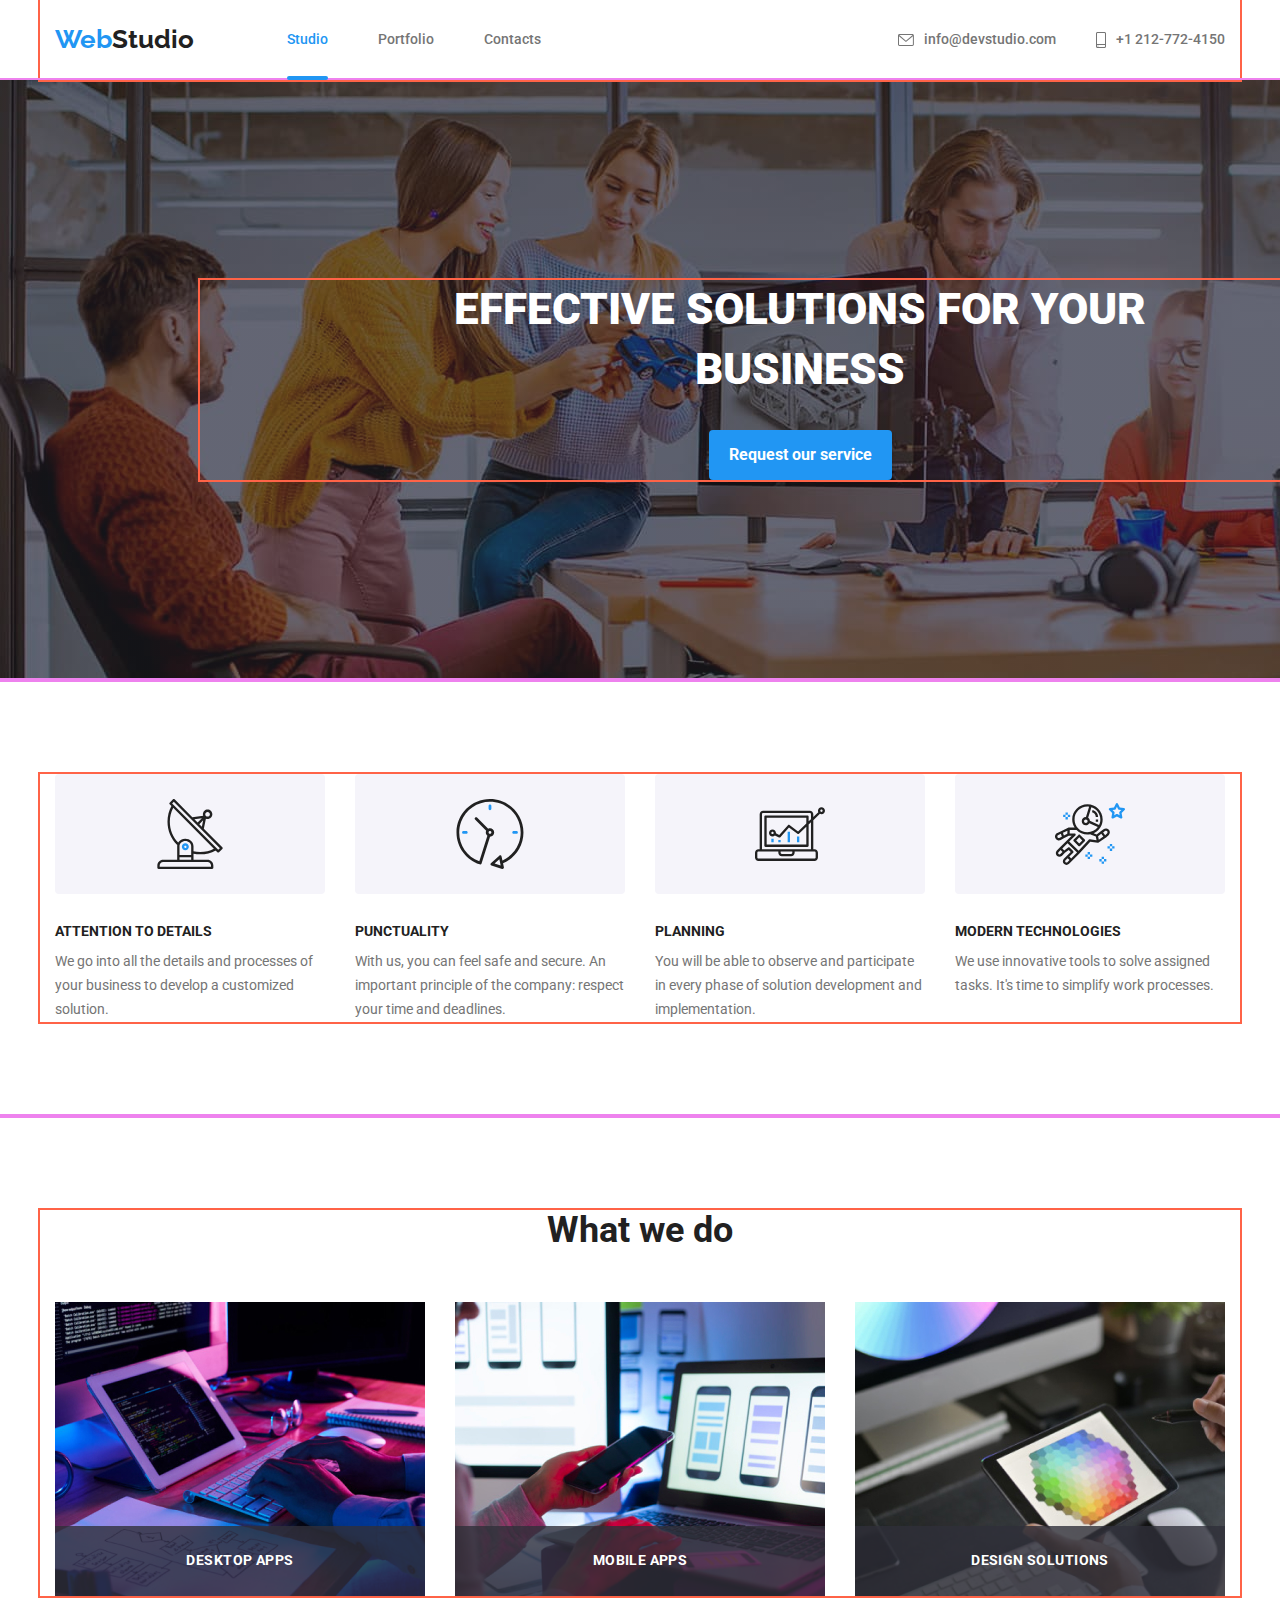
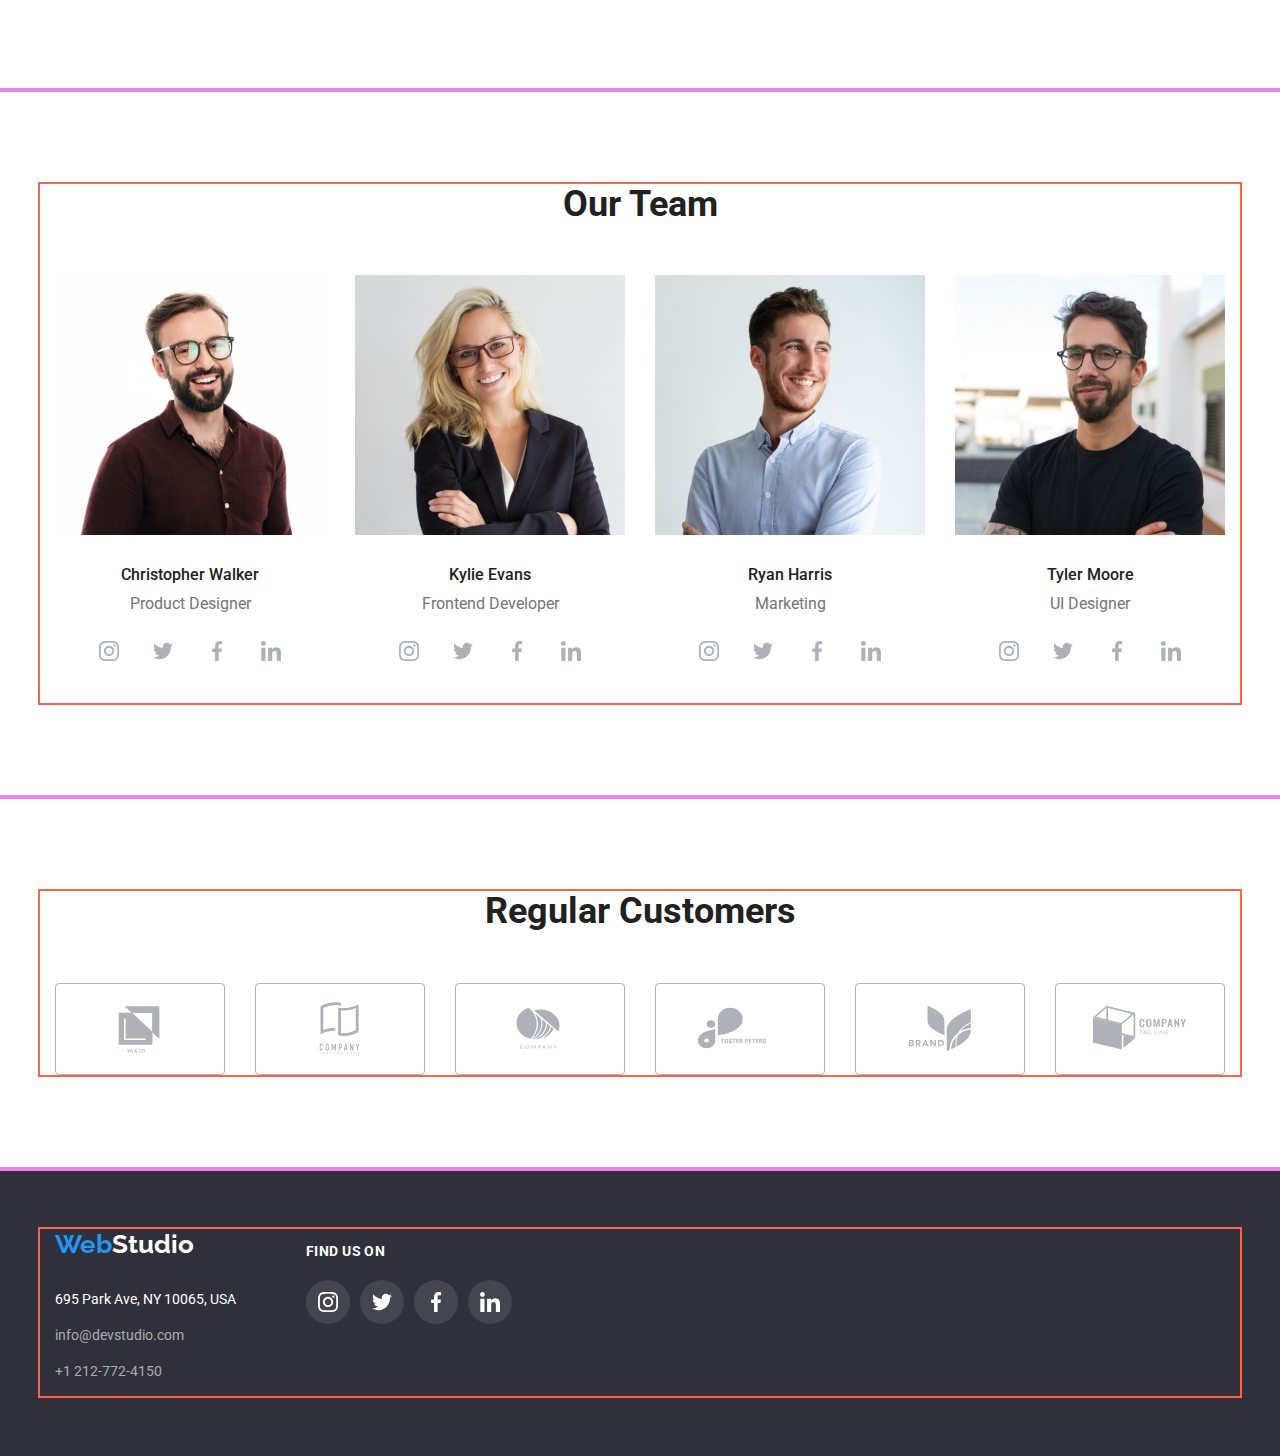
==== index.html @ f10a8780 "modal" ====
<!DOCTYPE html>
<html lang="en">

<head>
    <meta charset="UTF-8">
    <meta http-equiv="X-UA-Compatible" content="IE=edge">
    <meta name="viewport" content="width=device-width, initial-scale=1.0">
    <title>WebStudio</title>
    <link rel="preconnect" href="https://fonts.googleapis.com">
    <link rel="preconnect" href="https://fonts.gstatic.com" crossorigin>
    <link
        href="https://fonts.googleapis.com/css2?family=Raleway:wght@700&family=Roboto:wght@400;500;700;900&display=swap"
        rel="stylesheet">
    <link rel="stylesheet"
        href="https://cdnjs.cloudflare.com/ajax/libs/modern-normalize/1.1.0/modern-normalize.min.css">
    <link rel="stylesheet" href="./css/style.css">
</head>

<body>
    <!-- Пробні -->
    <!-- <header class="header">
        <div class="conteiner d-flex">
            <a href="#" class="logo link">WebStudio</a>
            <nav class="nav">
                <ul class="list">
                    <li class="link">Studio</li>
                    <li class="link">Portfolio</li>
                    <li class="link">Contacts</li>
                </ul>
            </nav>
            <ul class="header-contacts list">
                <li class="contact"> <a href="mailto:info@devstudio.com" class="link">info@devstudio.com</a></li>
                <li class="contact"> <a href="tel:+12127724150" class="link">+1 212-772-4150</a></li>
            </ul>
        </div>

    </header> -->



    <header class="header">
        <div class="conteiner ">
            <div class="header-flex">
                <nav class="nav">
                    <a href="/index.html" class="logo"><span class="header-logo"> Web </span>Studio</a>
                    <ul class="nav-list list ">
                        <li class="nav-link"><a href="./index.html" class=" link current">Studio</a></li>
                        <li class="nav-link"><a href="./Portfolio.html" class="link">Portfolio</a></li>
                        <li class="nav-link"><a href="" class="link">Contacts</a></li>
                    </ul>
                </nav>

                <ul class="header-contacts list ">
                    <li class="contact"><a href="mailto:info@devstudio.com" class="link">
                            <svg class="header-contacts-icon" width="16" height="12">
                                <use href="./img/symbol-defs.svg#icon-envelope">

                                </use>
                            </svg>
                            info@devstudio.com</a></li>
                    <li class="contact"><a href="tel:+12127724150" class="link">
                            <svg class="header-contacts-icon" width="10" height="16">
                                <use href="./img/symbol-defs.svg#icon-smartphone">

                                </use>
                            </svg>
                            +1 212-772-4150</a></li>

                </ul>
            </div>
        </div>
    </header>

    <main>
        <!-- Hero -->
        <section class="hero">
            <div class="conteiner">
                <h1 class="hero-title">EFFECTIVE SOLUTIONS FOR YOUR BUSINESS</h1>
                <!-- <a href="">Заказать услугу</a> -->
                <button type="button" class="btn-accent" data-modal-open>Request our service</button>
            </div>
        </section>
        <!-- features -->
        <section class="features">
            <div class="conteiner d-flex">
                <h2 class="visually-hidden">O нас</h2>
                <ul class="features-list list">
                    <li class="features-items">
                        <div class="features-wrap">
                            <svg width="70" height="70">
                                <use href="./img/symbol-defs.svg#icon-antenna"></use>
                            </svg>
                        </div>
                        <h3 class="features-title">ATTENTION TO DETAILS</h3>
                        <p class="features-text">We go into all the details and processes of your business to develop a
                            customized solution.</p>
                    </li>
                    <li class="features-items">
                        <div class="features-wrap">
                            <svg width="70" height="70">
                                <use href="./img/symbol-defs.svg#icon-clock"></use>
                            </svg>
                        </div>
                        <h3 class="features-title">PUNCTUALITY</h3>
                        <p class="features-text">With us, you can feel safe and secure. An important principle of the
                            company: respect your time and deadlines.</p>
                    </li>
                    <li class="features-items">
                        <div class="features-wrap">
                            <svg width="70" height="70">
                                <use href="./img/symbol-defs.svg#icon-diagram"></use>
                            </svg>
                        </div>
                        <h3 class="features-title">PLANNING</h3>
                        <p class="features-text">You will be able to observe and participate in every phase of solution
                            development and implementation.</p>
                    </li>
                    <li class="features-items">
                        <div class="features-wrap">
                            <svg width="70" height="70">
                                <use href="./img/symbol-defs.svg#icon-astronaut"></use>
                            </svg>
                        </div>
                        <h3 class="features-title">MODERN TECHNOLOGIES</h3>
                        <p class="features-text">We use innovative tools to solve assigned tasks. It's time to simplify
                            work
                            processes.</p>
                    </li>
                </ul>
            </div>
        </section>
        <!-- about -->
        <section class="about">
            <div class="conteiner">
                <h2 class="section-title">What we do</h2>
                <ul class="about-list list">
                    <li class="about-item"><img src="/img/box1.jpg" alt="comp" width="370">
                        <p class="about-text">DESKTOP APPS</p>
                    </li>
                    <li class="about-item"><img src="/img/box2.jpg" alt="tel" width="370">
                        <p class="about-text">Mobile APPS</p>
                    </li>
                    <li class="about-item"><img src="/img/box3.jpg" alt="tabl" width="370">
                        <p class="about-text">DESIGN SOLUTIONS</p>
                    </li>
                </ul>
            </div>
        </section>
        <!--  teams  -->
        <section class="team">
            <div class="conteiner">
                <h2 class="section-title">Our Team</h2>
                <ul class="team-list list">
                    <li class="team-card">
                        <img src="./img/img.jpg" class="card-picture" alt="Christopher Walker" width="270">
                        <h3 class="card-title">Christopher Walker</h3>
                        <p class="card-text">Product Designer</p>
                        <ul class="team-soc-list list">
                            <li class="soc-item"><a href="" class="soc-link link">
                                    <svg class="team-soc-icon" width="20" height="20">
                                        <use href="./img/symbol-defs.svg#icon-instagram"></use>
                                    </svg>
                                </a></li>
                            <li class="soc-item"><a href="" class="soc-link link">
                                    <svg class="team-soc-icon" width="20" height="20">
                                        <use href="./img/symbol-defs.svg#icon-twitter"></use>
                                    </svg>
                                </a></li>
                            <li class="soc-item"><a href="" class="soc-link link">
                                    <svg class="team-soc-icon" width="20" height="20">
                                        <use href="./img/symbol-defs.svg#icon-facebook"></use>
                                    </svg>
                                </a></li>
                            <li class="soc-item"><a href="" class="soc-link link">
                                    <svg class="team-soc-icon" width="20" height="20">
                                        <use href="./img/symbol-defs.svg#icon-linkedin"></use>
                                    </svg>
                                </a></li>
                        </ul>
                    </li>
                    <li class="team-card">
                        <img src="/img/img1.jpg" class="card-picture" alt="Kylie Evans" width="270">
                        <h3 class="card-title">Kylie Evans</h3>
                        <p class="card-text">Frontend Developer</p>
                        <ul class="team-soc-list list">
                            <li class="soc-item"><a href="" class="soc-link link">
                                    <svg class="team-soc-icon" width="20" height="20">
                                        <use href="./img/symbol-defs.svg#icon-instagram"></use>
                                    </svg>
                                </a></li>
                            <li class="soc-item"><a href="" class="soc-link link">
                                    <svg class="team-soc-icon" width="20" height="20">
                                        <use href="./img/symbol-defs.svg#icon-twitter"></use>
                                    </svg>
                                </a></li>
                            <li class="soc-item"><a href="" class="soc-link link">
                                    <svg class="team-soc-icon" width="20" height="20">
                                        <use href="./img/symbol-defs.svg#icon-facebook"></use>
                                    </svg>
                                </a></li>
                            <li class="soc-item"><a href="" class="soc-link link">
                                    <svg class="team-soc-icon" width="20" height="20">
                                        <use href="./img/symbol-defs.svg#icon-linkedin"></use>
                                    </svg>
                                </a></li>
                        </ul>
                    </li>
                    <li class="team-card">
                        <img src="/img/img2.jpg" class="card-picture" alt="Ryan Harris" width="270">
                        <h3 class="card-title">Ryan Harris</h3>
                        <p class="card-text">Marketing</p>
                        <ul class="team-soc-list list">
                            <li class="soc-item"><a href="" class="soc-link link">
                                    <svg class="team-soc-icon" width="20" height="20">
                                        <use href="./img/symbol-defs.svg#icon-instagram"></use>
                                    </svg>
                                </a></li>
                            <li class="soc-item"><a href="" class="soc-link link">
                                    <svg class="team-soc-icon" width="20" height="20">
                                        <use href="./img/symbol-defs.svg#icon-twitter"></use>
                                    </svg>
                                </a></li>
                            <li class="soc-item"><a href="" class="soc-link link">
                                    <svg class="team-soc-icon" width="20" height="20">
                                        <use href="./img/symbol-defs.svg#icon-facebook"></use>
                                    </svg>
                                </a></li>
                            <li class="soc-item"><a href="" class="soc-link link">
                                    <svg class="team-soc-icon" width="20" height="20">
                                        <use href="./img/symbol-defs.svg#icon-linkedin"></use>
                                    </svg>
                                </a></li>
                        </ul>
                    </li>
                    <li class="team-card">
                        <img src="/img/img3.jpg" class="card-picture" alt="Tyler Moore" width="270">
                        <h3 class="card-title">Tyler Moore</h3>
                        <p class="card-text">UI Designer</p>
                        <ul class="team-soc-list list">
                            <li class="soc-item"><a href="" class="soc-link link">
                                    <svg class="team-soc-icon" width="20" height="20">
                                        <use href="./img/symbol-defs.svg#icon-instagram"></use>
                                    </svg>
                                </a></li>
                            <li class="soc-item"><a href="" class="soc-link link">
                                    <svg class="team-soc-icon" width="20" height="20">
                                        <use href="./img/symbol-defs.svg#icon-twitter"></use>
                                    </svg>
                                </a></li>
                            <li class="soc-item"><a href="" class="soc-link link">
                                    <svg class="team-soc-icon" width="20" height="20">
                                        <use href="./img/symbol-defs.svg#icon-facebook"></use>
                                    </svg>
                                </a></li>
                            <li class="soc-item"><a href="" class="soc-link link">
                                    <svg class="team-soc-icon" width="20" height="20">
                                        <use href="./img/symbol-defs.svg#icon-linkedin"></use>
                                    </svg>
                                </a></li>
                        </ul>
                    </li>
                </ul>
            </div>
        </section>
        <section class="company">
            <div class="conteiner">
                <h2 class="section-title">Regular Customers</h2>
                <ul class="company-list list">
                    <li class="company-item"><a href="" class="company-link link">
                            <svg class="company-icon" width="106" height="60">
                                <use href="./img/symbol-defs.svg#icon-Logo">
                                </use>
                            </svg>
                        </a></li>
                    <li class="company-item"><a href="" class="company-link link">
                            <svg class="company-icon" width="106" height="60">
                                <use href="./img/symbol-defs.svg#icon-Logo-1">
                                </use>
                            </svg>
                        </a></li>
                    <li class="company-item"><a href="" class="company-link link">
                            <svg class="company-icon" width="106" height="60">
                                <use href="./img/symbol-defs.svg#icon-Logo-2">
                                </use>
                            </svg>
                        </a></li>
                    <li class="company-item"><a href="" class="company-link link">
                            <svg class="company-icon" width="106" height="60">
                                <use href="./img/symbol-defs.svg#icon-Logo-3">
                                </use>
                            </svg>
                        </a></li>
                    <li class="company-item"><a href="" class="company-link link">
                            <svg class="company-icon" width="106" height="60">
                                <use href="./img/symbol-defs.svg#icon-Logo-4">
                                </use>
                            </svg>
                        </a></li>
                    <li class="company-item"><a href="" class="company-link link">
                            <svg class="company-icon" width="106" height="60">
                                <use href="./img/symbol-defs.svg#icon-Logo-5">
                                </use>
                            </svg>
                        </a></li>
                </ul>
            </div>

        </section>
    </main>
    <!-- footer -->
    <footer>
        <section class="footer">
            <div class="conteiner footer-flex">
                <div class="footer-contacts">
                    <a href="/" class="footer-logo"><span class="footer-web">Web</span>Studio</a>
                    <ul class="footer-list list">
                        <li class="footer-link"><a href="" class="link address">695 Park Ave, NY 10065, USA</a></li>
                        <li class="footer-link"><a href="mailto:info@devstudio.com" class="link">info@devstudio.com</a>
                        </li>
                        <li class="footer-link"><a href="tel:+12127724150" class="link">+1 212-772-4150</a></li>
                    </ul>
                </div>
                <div class="sociali-foot">
                    <h4 class="footer-title">Find us on</h4>
                    <ul class="soc-foot-list list">
                        <li class="soc-foot-item"><a href="" class="soc-foot-link link">
                                <svg class="soc-foot-icon" width="20" height="20">
                                    <use href="./img/symbol-defs.svg#icon-instagram"></use>
                                </svg>
                            </a></li>
                        <li class="soc-foot-item"><a href="" class="soc-foot-link link">
                                <svg class="soc-foot-icon" width="20" height="20">
                                    <use href="./img/symbol-defs.svg#icon-twitter"></use>
                                </svg>
                            </a></li>
                        <li class="soc-foot-item"><a href="" class="soc-foot-link link">
                                <svg class="soc-foot-icon" width="20" height="20">
                                    <use href="./img/symbol-defs.svg#icon-facebook"></use>
                                </svg>
                            </a></li>
                        <li class="soc-foot-item"><a href="" class="soc-foot-link link">
                                <svg class="soc-foot-icon" width="20" height="20">
                                    <use href="./img/symbol-defs.svg#icon-linkedin"></use>
                                </svg>
                            </a></li>
                    </ul>
                </div>
            </div>
        </section>
    </footer>
    <div class="backdrop is-hidden" data-modal>
        <div class="modal">
            <button type="button" class="modal-btn" data-modal-close>
                <svg width="11" height="11">
                    <use href="./img/symbol-defs.svg#icon-close"></use>
                </svg>
            </button>
        </div>
    </div>
    <script src="./js/modal.js"></script>
</body>

</html>
---- css/style.css ----
/* вторичный цвет текста #757575 */
/* акцент #2196F3  */
/* основной цвет текста #212121 */
/* BG вторичны   #F5F4FA */
/* BG основной #FFFFFF */
/* BG темный цвет  #2F303A */
/* цвет текста белый #FFFFFF */

/*  общие настройки */
:root {
  --primary-text-color: #212121;
  --secondary-text-color: #757575;
  --white-text-color: #ffffff;
  --accent-color: #2196f3;
  --BGC-basic: #ffffff;
  --BGC-secondary: #f5f4fa;
  --BGC-black: #2f303a;
}

body {
  background: var(--BGC-basic);
  color: var(--primary-text-color);
  font-family: Roboto, sans-serif;
  margin: 0;
}
.conteiner {
  width: 1200px;
  margin-left: auto;
  margin-right: auto;
  padding-left: 15px;
  padding-right: 15px;
  outline: 2px solid tomato;
}
.section-title {
  /* color: var(--primary-text-color); */
  font-weight: 700;
  font-size: 36px;
  line-height: 1.16;
  text-align: center;
  margin-bottom: 50px;
}
.nav-list .link.current {
  position: relative;
  color: var(--accent-color);
}
.nav-list .link.current::after {
  position: absolute;
  content: ' ';
  width: 100%;
  height: 4px;
  background: var(--accent-color);
  border-radius: 2px;

  bottom: 0;
  left: 0;
}
.visually-hidden {
  position: absolute;
  white-space: nowrap;
  width: 1px;
  height: 1px;
  overflow: hidden;
  border: 0;
  padding: 0;
  clip: rect(0 0 0 0);
  clip-path: inset(50%);
  margin: -1px;
}

/* --- resset--- */
/* *,
*::before,
*::after {
  box-sizing: inherit;
} */
p,
h1,
h2,
h3,
h4,
h5,
h6 {
  margin: 0;
}

.list {
  padding: 0;
  margin: 0;
  list-style: none;
}

.link {
  text-decoration: none;
}
img {
  display: block;
}
a {
  display: inline-block;
}

section {
  outline: 2px solid violet;
}
.d-flex {
  display: flex;
}

/*------ Пробні-------- */
/* .header {
}
.conteiner .logo {
  display: flex;
  margin-right: 93px;
}
.d-flex {
  display: flex;
  align-items: center;
}
.nav .list {
  display: flex;
}
.nav .link {
  padding-top: 32px;
  padding-bottom: 32px;
}
.nav .link + .link {
  margin-left: 50px;
}

.header-contacts {
  display: flex;
  margin-left: auto;
}
.contact + .contact {
  margin-left: 30px;
} */

/* -----header----- */
/* .header {
  padding-top: 24px;
  padding-bottom: 25px;
} */
.header-flex {
  display: flex;
  align-items: center;
}
.nav {
  display: flex;
}
.logo {
  display: flex;

  color: var(--primary-text-color);
  font-family: Raleway, sans-serif;
  font-weight: 700;
  font-size: 26px;
  line-height: 1.19;
  text-decoration: none;
  margin-right: 93px;
  transition: color 250ms cubic-bezier(0.4, 0, 0.2, 1);
}
.logo:hover,
.logo:focus {
  color: var(--accent-color);
}
.nav > .logo {
  padding-top: 24px;
  padding-bottom: 25px;
}
.header-logo {
  color: var(--accent-color);
}
.header-logo:hover,
.header-logo:focus {
  color: var(--accent-color);
}
.nav-list {
  display: flex;
}
.nav-link + .nav-link {
  margin-left: 50px;
}
.nav-list .link:hover,
.nav-list .link:focus {
  color: var(--accent-color);
}
.nav-list .link {
  display: block;
  color: var(--secondary-text-color);
  font-weight: 500;
  font-size: 14px;
  line-height: 1.14;
  padding: 32px 0;
  transition: color 250ms cubic-bezier(0.4, 0, 0.2, 1);
}
.header-contacts {
  display: flex;
  margin-left: auto;
  align-items: center;
}
.header-contacts .link:hover,
.header-contacts .link:focus {
  color: var(--accent-color);
  fill: var(--accent-color);
}
.header-contacts .link {
  display: flex;
  align-items: center;
  color: var(--secondary-text-color);
  font-weight: 500;
  font-size: 14px;
  line-height: 1.14px;
  padding: 32px 0;
  transition: color 250ms cubic-bezier(0.4, 0, 0.2, 1);
}

.contact + .contact {
  margin-left: 40px;
}
.contact {
  display: flex;
  align-items: center;
  margin-left: 40px;
}

.header-contacts-icon {
  fill: currentColor;
  margin-right: 10px;
}

/* ----- hero----- */

.hero {
  min-width: 1600px;
  height: 600px;
  margin: 0 auto;
  padding-top: 200px;
  padding-bottom: 200px;
  text-align: center;
  background-color: var(--BGC-black);
  background-image: linear-gradient(rgba(47, 48, 58, 0.4), rgba(47, 48, 58, 0.4)),
    url(../img/overley.jpg);
  background-repeat: no-repeat;
  background-position: center;
  background-size: cover;
}
.hero-title {
  max-width: 696px;
  /* width: 696px;
  height: 120px; */
  margin: 0 auto 30px auto;
  color: var(--white-text-color);
  font-weight: 900;
  font-size: 44px;
  line-height: 1.36;
  text-align: center;
}
.btn-accent {
  background-color: var(--accent-color);
  color: var(--white-text-color);
  font-weight: 700;
  font-size: 16px;
  line-height: 1.88;
  font-family: inherit;
  cursor: pointer;
  align-items: center;
  text-align: center;
  box-shadow: 0px 4px 4px rgba(0, 0, 0, 0.15);
  border-radius: 4px;
  padding: 10px 20px;
  margin: auto;
  border-style: none;
}

/* ---- features--- */
.features {
  padding: 94px 0;
}
.features-list {
  display: flex;
}
.features-items + .features-items {
  margin-left: 30px;
}
.features-wrap {
  display: flex;
  align-items: center;
  justify-content: center;
  background: #f5f4fa;
  border-radius: 4px;
  width: 270px;
  height: 120px;
  margin-bottom: 30px;
}
.features-icon {
}
.features-title {
  font-weight: 700;
  font-size: 14px;
  line-height: 1.14;
  margin-bottom: 10px;
}
.features-text {
  color: var(--secondary-text-color);
  font-weight: 400;
  font-size: 14px;
  line-height: 1.71;
}

/* ---about---- */
.about {
  padding: 94px 0;
}
.about-list {
  display: flex;
  justify-content: space-between;
}
.about-item {
  position: relative;
}
.about-text {
  position: absolute;
  bottom: 0;

  width: 370px;
  height: 70px;
  font-weight: 700;
  font-size: 14px;
  line-height: 1.14;
  text-align: center;
  letter-spacing: 0.03em;
  text-transform: uppercase;
  padding: 27px 110px;
  color: var(--white-text-color);
  background: rgba(47, 48, 58, 0.8);
}

/* --- teams--- */
.team {
  padding: 94px 0;
}
.team-list {
  display: flex;
}
.team-card {
  display: flex;
  flex-direction: column;
  align-items: center;
}
.team-card:not(:first-child) {
  margin-left: 30px;
}

.card-picture {
  margin-bottom: 30px;
}
.card-title {
  font-weight: 500;
  font-size: 16px;
  line-height: 1.19;
  margin-bottom: 10px;
}
.card-text {
  color: var(--secondary-text-color);
  font-weight: 400;
  font-size: 16px;
  line-height: 1.19;
  margin-bottom: 16px;
}
.team-soc-list {
  display: flex;
  justify-content: center;
  align-items: center;
}
.soc-item {
  margin-bottom: 30px;
}
.soc-item + .soc-item {
  margin-left: 10px;
}

.soc-link {
  width: 44px;
  height: 44px;
  /* outline: 1px solid tomato; */
  border-radius: 50%;
  /* background-color: tomato; */
  color: #afb1b8;
  display: flex;
  justify-content: center;
  align-items: center;
  transition: color 250ms cubic-bezier(0.4, 0, 0.2, 1),
    background-color 250ms cubic-bezier(0.4, 0, 0.2, 1);
}
.soc-link:hover,
.soc-link:focus {
  background-color: var(--accent-color);
  color: var(--white-text-color);
}
.team-soc-icon {
  display: flex;
  fill: currentColor;
}
/* -----   Company------ */
.company {
  padding: 94px 0 94px 0;
}

.company-list {
  display: flex;
  justify-content: space-between;
  align-items: center;
}

.company-item + .company-item {
  margin-left: 30px;
}
.company-link {
  display: flex;
  justify-content: center;
  align-items: center;
  width: 170px;
  height: 92px;
  color: #afb1b8;

  border: 1px solid #afb1b8;
  border-radius: 4px;

  transition: color 250ms cubic-bezier(0.4, 0, 0.2, 1), border 250ms cubic-bezier(0.4, 0, 0.2, 1);
}
.company-link:hover,
.company-link:focus {
  color: var(--accent-color);
  border: 1px solid #2196f3;
}
.company-icon {
  fill: currentColor;
}

/* --- footer--- */
.footer {
  background-color: var(--BGC-black);
  color: var(--white-text-color);
  padding: 60px 0 60px 0;
}
.footer-flex {
  display: flex;
}

.footer-logo {
  display: flex;

  color: var(--white-text-color);
  font-family: Raleway, sans-serif;
  font-weight: 700;
  font-size: 26px;
  line-height: 1.19;
  text-decoration: none;
  transition: color 250ms cubic-bezier(0.4, 0, 0.2, 1);
}

.footer-web {
  display: inline-block;
  color: var(--accent-color);
  margin-bottom: 28px;
}
.footer-logo:hover,
.footer-logo:focus {
  color: var(--accent-color);
}
.footer-list {
}

.footer-link {
  margin-bottom: 12px;
}
.footer-list .address:hover,
.footer-list .address:focus {
  color: var(--accent-color);
}
.footer-list .link {
  color: rgba(255, 255, 255, 0.6);
  font-weight: 400;
  font-size: 14px;
  line-height: 1.71;
}
.footer-list .address {
  color: var(--white-text-color);
  transition: color 250ms cubic-bezier(0.4, 0, 0.2, 1);
}

.sociali-foot {
  flex-direction: column;
  margin-left: 70px;
}
.footer-title {
  font-weight: 700;
  font-size: 14px;
  line-height: 1.14;
  letter-spacing: 0.03em;
  text-transform: uppercase;

  color: var(--white-text-color);
  margin-bottom: 20px;
  margin-top: 15px;
}

.soc-foot-list {
  display: flex;
}
.soc-foot-item {
}
.soc-foot-item + .soc-foot-item {
  margin-left: 10px;
}
.soc-foot-link {
  width: 44px;
  height: 44px;
  /* outline: 1px solid tomato; */
  border-radius: 50%;
  display: flex;
  justify-content: center;
  align-items: center;
  color: var(--white-text-color);
  background-color: rgba(255, 255, 255, 0.1);
  transition: background-color 250ms cubic-bezier(0.4, 0, 0.2, 1);
}
.soc-foot-link:hover,
.soc-foot-link:focus {
  background-color: var(--accent-color);
}
.soc-foot-icon {
  fill: currentColor;
}
/* ----- Portfolio------------ */

.filtr {
  margin-bottom: 50px;
  text-align: center;
}
.filtr-btn {
  font-weight: 500;
  font-size: 16px;
  line-height: 1.62;
  text-align: center;
  cursor: pointer;
  font-family: inherit;
  margin-right: 8px;
  border-style: none;
  padding: 6px 22px;
  box-shadow: 0px 3px 1px rgba(0, 0, 0, 0.1), 0px 1px 2px rgba(0, 0, 0, 0.08),
    0px 2px 2px rgba(0, 0, 0, 0.12);
  border-radius: 4px;
  transition: color 250ms cubic-bezier(0.4, 0, 0.2, 1),
    background-color 250ms cubic-bezier(0.4, 0, 0.2, 1);
}
.filtr-btn:hover,
.filtr-btn:focus {
  background-color: var(--accent-color);
  color: var(--white-text-color);
}
.filtr-btn--accent {
  background-color: var(--accent-color);
  color: var(--white-text-color);
}

/* -----project------ */
/* .projects {
  margin: 94px 0;
}

.box {
  display: flex;
  flex-wrap: wrap;
  width: 1200px;
  margin-right: -30px;
  margin-bottom: -30px;
} */
.project {
  /* display: flex;
  flex-direction: column; */
  /* flex-basis: calc(33.3333% - 33px); */
  /* flex-basis: calc(100% / 3 - 33px); */
  /* width: calc((100% - 30px) / 3); */

  /* flex-basis: calc(100% / 3 - 30px);
  margin-right: 30px;
  margin-bottom: 30px; */
}
/* .project-overley {
  position: relative;
} */
/* .project-top-text {
  position: absolute;
} */

/* .project:hover,
.project:focus {
  box-shadow: 0px 1px 1px rgba(0, 0, 0, 0.12), 0px 4px 4px rgba(0, 0, 0, 0.06),
    1px 4px 6px rgba(0, 0, 0, 0.16);
}

.box-wrap {
  padding: 20px 24px;
  border: 1px solid #eeeeee;
}

.project-cart {
  margin-right: 0;
}
.project-title {
  font-weight: 700;
  font-size: 18px;
  line-height: 2;
  margin-bottom: 8px;
}
.project-text {
  color: var(--secondary-text-color);
  font-weight: 400;
  font-size: 16px;
  line-height: 1.88;
} */
/*  portfolio NEW */

.projects {
  padding: 94px 0;
}
.box {
  display: flex;
  justify-content: center;
  align-items: center;
  flex-wrap: wrap;
  margin-left: -30px;
  margin-bottom: -30px;
}

.box-item {
  /* flex-basis: calc(100% / 3 - 30px); */
  margin-left: 30px;
  margin-bottom: 30px;
}
.box-item:hover .box-cover-text {
  transform: translateY(0);
}
.box-link {
  transition: box-shadow 250ms cubic-bezier(0.4, 0, 0.2, 1);
}
.box-link:hover,
.box-link:focus {
  box-shadow: 0px 1px 1px rgba(0, 0, 0, 0.12), 0px 4px 4px rgba(0, 0, 0, 0.06),
    1px 4px 6px rgba(0, 0, 0, 0.16);
}

.box-cover {
  position: relative;
  overflow: hidden;
}
.box-cover-text {
  position: absolute;
  top: 0;
  left: 0;
  height: 100%;
  width: 100%;
  font-family: 'Roboto';
  font-style: normal;
  font-weight: 400;
  font-size: 18px;
  line-height: 1.56;
  letter-spacing: 0.03em;
  background-color: rgba(33, 150, 243, 0.9);
  color: var(--white-text-color);
  padding: 63px 24px;
  transform: translateY(100%);
  transition: transform 250ms cubic-bezier(0.4, 0, 0.2, 1);
}
.box-wraper {
  padding: 20px 24px;
  border: 1px solid #eeeeee;
}
.box-wraper-title {
  font-weight: 700;
  font-size: 18px;
  line-height: 2;
  letter-spacing: 0.06em;

  color: var(--primary-text-color);
  margin-bottom: 4px;
}
.box-wraper-text {
  font-weight: 400;
  font-size: 16px;
  line-height: 1.88;
  letter-spacing: 0.03em;
  color: var(--secondary-text-color);
}

/* ----- modal----- */
.backdrop {
  position: fixed;
  top: 0;
  width: 100%;
  height: 100%;
  background: rgba(0, 0, 0, 0.2);
  transition: opacity 250ms, visibility 250ms;
}
.modal {
  position: absolute;
  top: 50%;
  left: 50%;
  transform: translate(-50%, -50%);

  min-width: 528px;
  min-height: 581px;
  background-color: var(--BGC-basic);
  box-shadow: 0px 1px 3px rgba(0, 0, 0, 0.12), 0px 1px 1px rgba(0, 0, 0, 0.14),
    0px 2px 1px rgba(0, 0, 0, 0.2);
  border-radius: 4px;
}
.modal-btn {
  position: absolute;
  top: 8px;
  right: 8px;
  width: 30px;
  height: 30px;
  border-radius: 50%;
  border: 1px solid rgba(0, 0, 0, 0.1);
  background-color: transparent;
}
.is-hidden {
  opacity: 0;
  pointer-events: none;
  visibility: hidden;
}
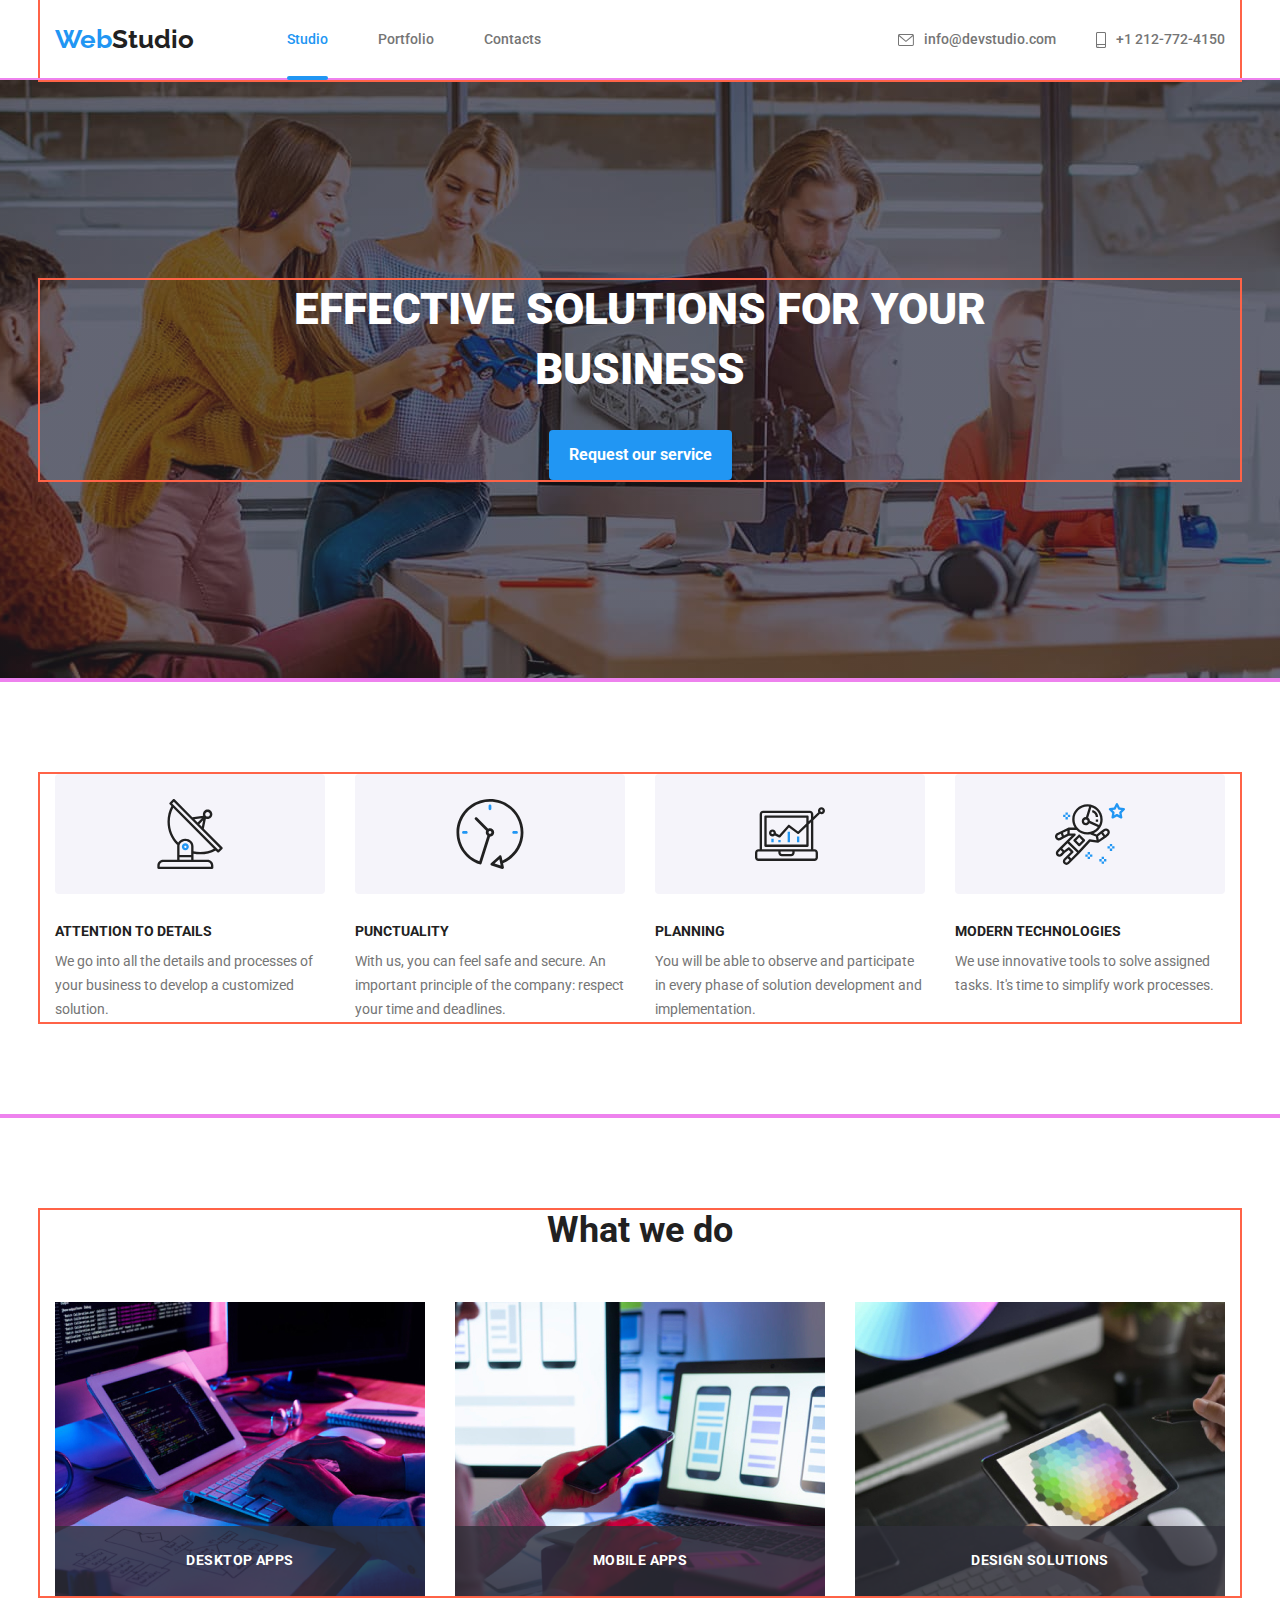
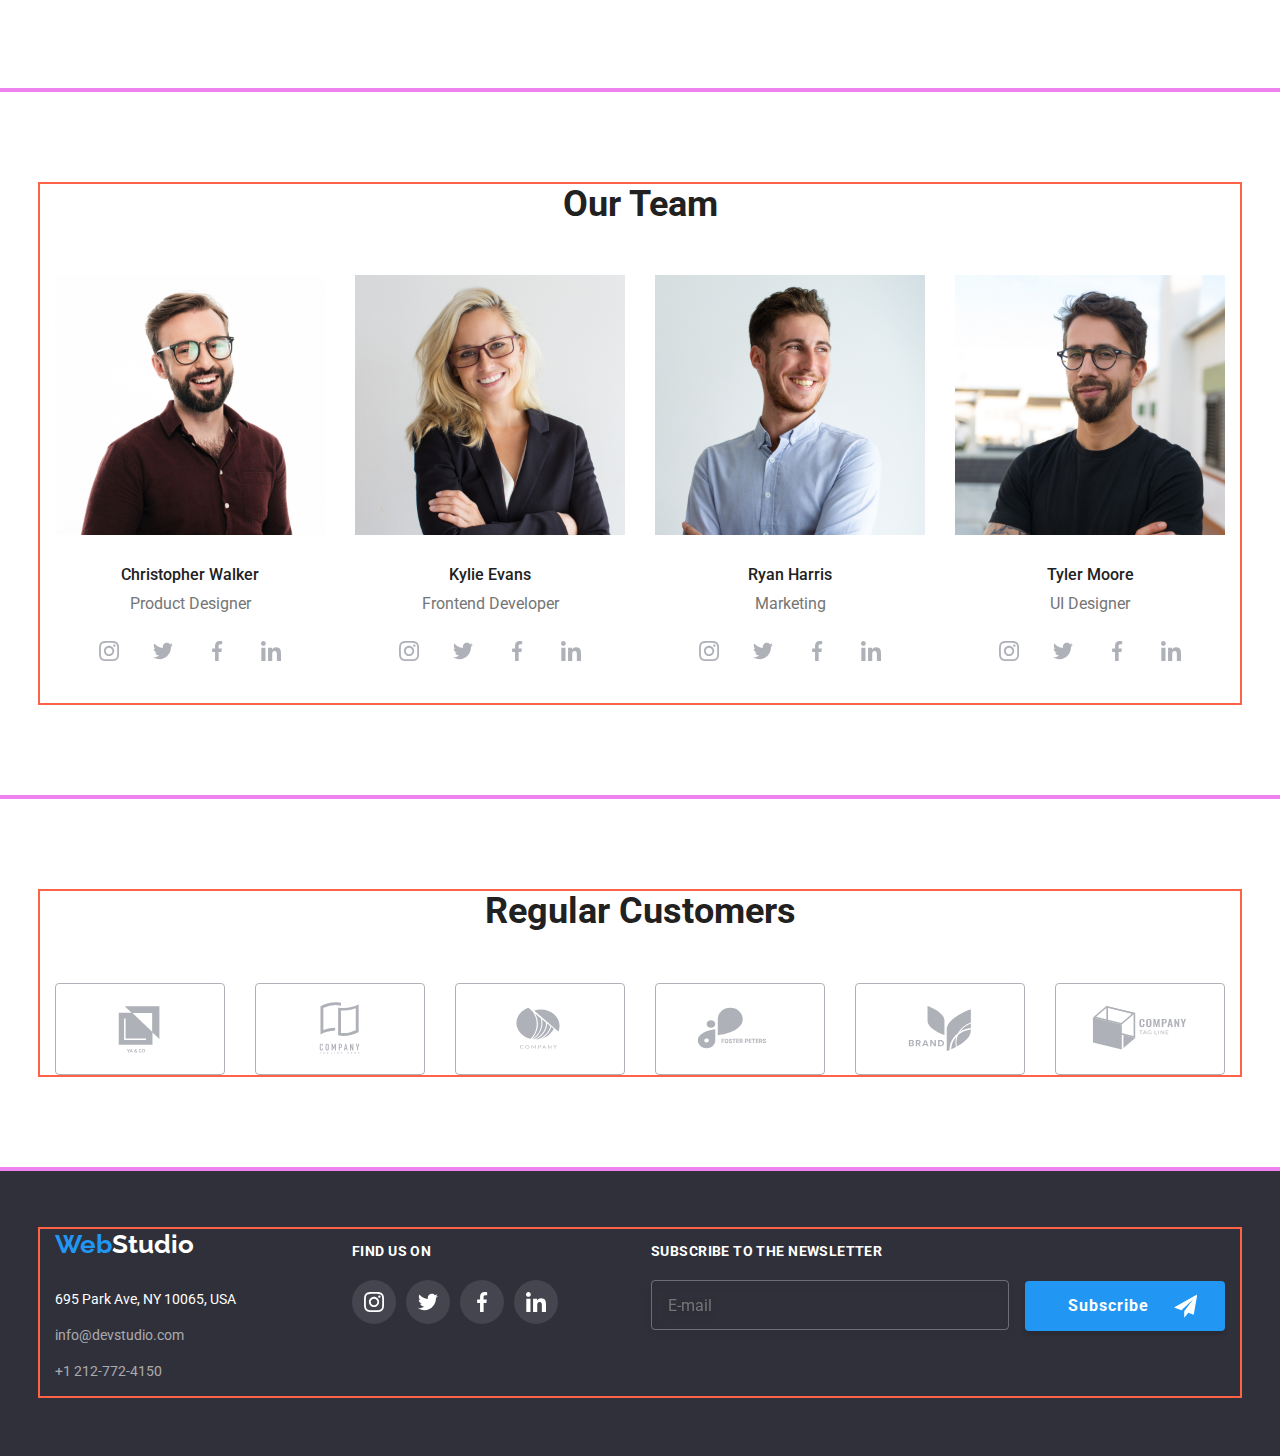
==== commit cfe9668b: "form" ====
--- a/index.html
+++ b/index.html
@@ -345,16 +345,72 @@
                             </a></li>
                     </ul>
                 </div>
+                <form action="#" class="footer-form">
+                    <div class="footer-form-wraper">
+                        <label for="email" class="footer-form-title">Subscribe to the newsletter</label>
+                        <input class="footer-form-input" id="email" name="email" type="text" placeholder="E-mail">
+                        <button class="footer-form-btn btn-accent" type="submit">Subscribe
+                            <svg class="footer-btn-icon" width="24" height="24">
+                                <use href="./img/symbol-defs.svg#icon-send"></use>
+                            </svg>
+                        </button>
+                    </div>
+
+                </form>
             </div>
         </section>
     </footer>
     <div class="backdrop is-hidden" data-modal>
         <div class="modal">
             <button type="button" class="modal-btn" data-modal-close>
-                <svg width="11" height="11">
+                <svg class="modal-btn-icon" width="11" height="11">
                     <use href="./img/symbol-defs.svg#icon-close"></use>
                 </svg>
             </button>
+            <p class="modal-title">Leave your information and we'll call you back</p>
+            <form action="#">
+                <div class="form-field">
+                    <label for="user-name" class="input-text">Name</label>
+                    <div class="input-wrap">
+                        <input type="text" id="user-name" class="modal-input" name="user-name" placeholder="Name"
+                            required>
+                        <svg class="input-icon" width="18" height="18">
+                            <use href="./img/symbol-defs.svg#icon-person"></use>
+                        </svg>
+                    </div>
+                </div>
+                <div class="form-field">
+                    <label for="user-tel" class="input-text">Telephone</label>
+                    <div class="input-wrap">
+                        <input type="tel" id="user-tel" class="modal-input" name="user-tel" placeholder="Telephone"
+                            required value="+380">
+                        <svg class="input-icon" width="18" height="18">
+                            <use href="./img/symbol-defs.svg#icon-phone"></use>
+                        </svg>
+                    </div>
+                </div>
+                <div class="form-field">
+                    <label for="user-mail" class="input-text">E-mail</label>
+                    <div class="input-wrap">
+                        <input type="email" id="user-mail" class="modal-input" name="user-mail" placeholder="E-mail"
+                            required>
+                        <svg class="input-icon" width="18" height="18">
+                            <use href="./img/symbol-defs.svg#icon-email"></use>
+                        </svg>
+                    </div>
+                </div>
+                <div class="form-field">
+                    <label for="user-text" class="input-text">Comments</label>
+                    <textarea class="modal-text" name="user-text" id="user-text"
+                        placeholder="Enter the text"></textarea>
+                </div>
+                <div class="form-field">
+                    <input type="checkbox" class="modal-check visually-hidden" id="modal-check" name="policy-check">
+                    <label for="modal-check" class="modal-check-text">I agree with the letter and accept the Terms and
+                        Conditions</label>
+                </div>
+                <button type="submit" class="submit-btn btn-accent">Send</button>
+            </form>
         </div>
     </div>
     <script src="./js/modal.js"></script>
--- a/css/style.css
+++ b/css/style.css
@@ -232,7 +232,7 @@
 /* ----- hero----- */
 
 .hero {
-  min-width: 1600px;
+  max-width: 1600px;
   height: 600px;
   margin: 0 auto;
   padding-top: 200px;
@@ -447,7 +447,9 @@
 .footer-flex {
   display: flex;
 }
-
+.footer-contacts {
+  flex-grow: 1;
+}
 .footer-logo {
   display: flex;
 
@@ -533,6 +535,57 @@
 .soc-foot-icon {
   fill: currentColor;
 }
+/* ---------FORM footer--------- */
+.footer-form {
+  display: flex;
+  margin-left: 93px;
+}
+.footer-form-wraper {
+}
+.footer-form-title {
+  display: block;
+  font-weight: 700;
+  font-size: 14px;
+  line-height: 1.14;
+  letter-spacing: 0.03em;
+  text-transform: uppercase;
+  color: #ffffff;
+  margin-top: 15px;
+  margin-bottom: 20px;
+}
+.footer-form-input {
+  border: 1px solid rgba(255, 255, 255, 0.3);
+  filter: drop-shadow(0px 4px 4px rgba(0, 0, 0, 0.15));
+  border-radius: 4px;
+  background-color: transparent;
+  width: 358px;
+  height: 50px;
+  margin-right: 12px;
+  padding: 15px 16px;
+}
+
+.footer-form-btn {
+  display: inline-flex;
+  align-items: center;
+  padding: 10px 28px 10px 43px;
+  width: 200px;
+  height: 50px;
+  font-weight: 700;
+  font-size: 16px;
+  line-height: 1.88;
+  letter-spacing: 0.06em;
+  margin-top: px;
+  color: #ffffff;
+}
+.footer-form-btn:hover,
+.footer-form-btn:focus {
+  background-color: rgba(33, 150, 243, 0.9);
+}
+
+.footer-btn-icon {
+  margin-left: 25px;
+}
+
 /* ----- Portfolio------------ */
 
 .filtr {
@@ -716,6 +769,7 @@
   box-shadow: 0px 1px 3px rgba(0, 0, 0, 0.12), 0px 1px 1px rgba(0, 0, 0, 0.14),
     0px 2px 1px rgba(0, 0, 0, 0.2);
   border-radius: 4px;
+  padding: 40px;
 }
 .modal-btn {
   position: absolute;
@@ -726,9 +780,116 @@
   border-radius: 50%;
   border: 1px solid rgba(0, 0, 0, 0.1);
   background-color: transparent;
+  /* outline: none; */
+}
+.modal-btn-icon {
+  fill: var(--primary-text-color);
+}
+.modal-btn:hover .modal-btn-icon,
+.modal-btn:focus .modal-btn-icon {
+  fill: var(--accent-color);
 }
 .is-hidden {
   opacity: 0;
   pointer-events: none;
   visibility: hidden;
 }
+.modal-title {
+  font-weight: 700;
+  font-size: 20px;
+  line-height: 23px;
+  text-align: center;
+  letter-spacing: 0.03em;
+
+  color: var(--primary-text-color);
+  padding-bottom: 12px;
+}
+.input-text {
+  display: block;
+  font-weight: 400;
+  font-size: 12px;
+  line-height: 1.16;
+  letter-spacing: 0.01em;
+
+  color: #757575;
+  margin-bottom: 4px;
+}
+.modal-input {
+  width: 100%;
+  height: 40px;
+  padding-left: 42px;
+  border: 1px solid rgba(33, 33, 33, 0.2);
+  border-radius: 4px;
+  background-color: transparent;
+  outline: none;
+}
+.modal-input:focus,
+.modal-input:hover {
+  border-color: var(--accent-color);
+}
+.modal-input:focus + .input-icon,
+.modal-input:hover + .input-icon {
+  fill: var(--accent-color);
+}
+.form-field {
+  margin-bottom: 10px;
+}
+.modal-text {
+  width: 100%;
+  height: 120px;
+  padding: 12px 16px;
+  font-weight: 400;
+  font-size: 12px;
+  line-height: 1.16;
+  letter-spacing: 0.01em;
+  resize: none;
+  color: rgba(117, 117, 117, 0.5);
+  border: 1px solid rgba(33, 33, 33, 0.2);
+  border-radius: 4px;
+  outline: none;
+}
+.modal-text:focus,
+.modal-text:hover {
+  border: 1px solid var(--accent-color);
+}
+.input-wrap {
+  position: relative;
+}
+.input-icon {
+  position: absolute;
+  top: 50%;
+  left: 12px;
+  transform: translateY(-50%);
+}
+.modal-check-text {
+  display: flex;
+  align-items: center;
+  font-weight: 400;
+  font-size: 14px;
+  line-height: 1.7;
+  letter-spacing: 0.03em;
+  color: #757575;
+}
+.modal-check-text::before {
+  content: '';
+  width: 16px;
+  height: 15px;
+  border: 2px solid var(--primary-text-color);
+  border-radius: 3px;
+  margin-right: 8px;
+}
+.modal-check:checked + .modal-check-text::before {
+  background-color: var(--accent-color);
+  background-image: url(../img/check.svg);
+  background-repeat: no-repeat;
+  background-position: center;
+  background-size: contain;
+  border: transparent;
+}
+
+.submit-btn {
+  display: block;
+  width: 200px;
+  height: 50px;
+  margin-top: 30px;
+}
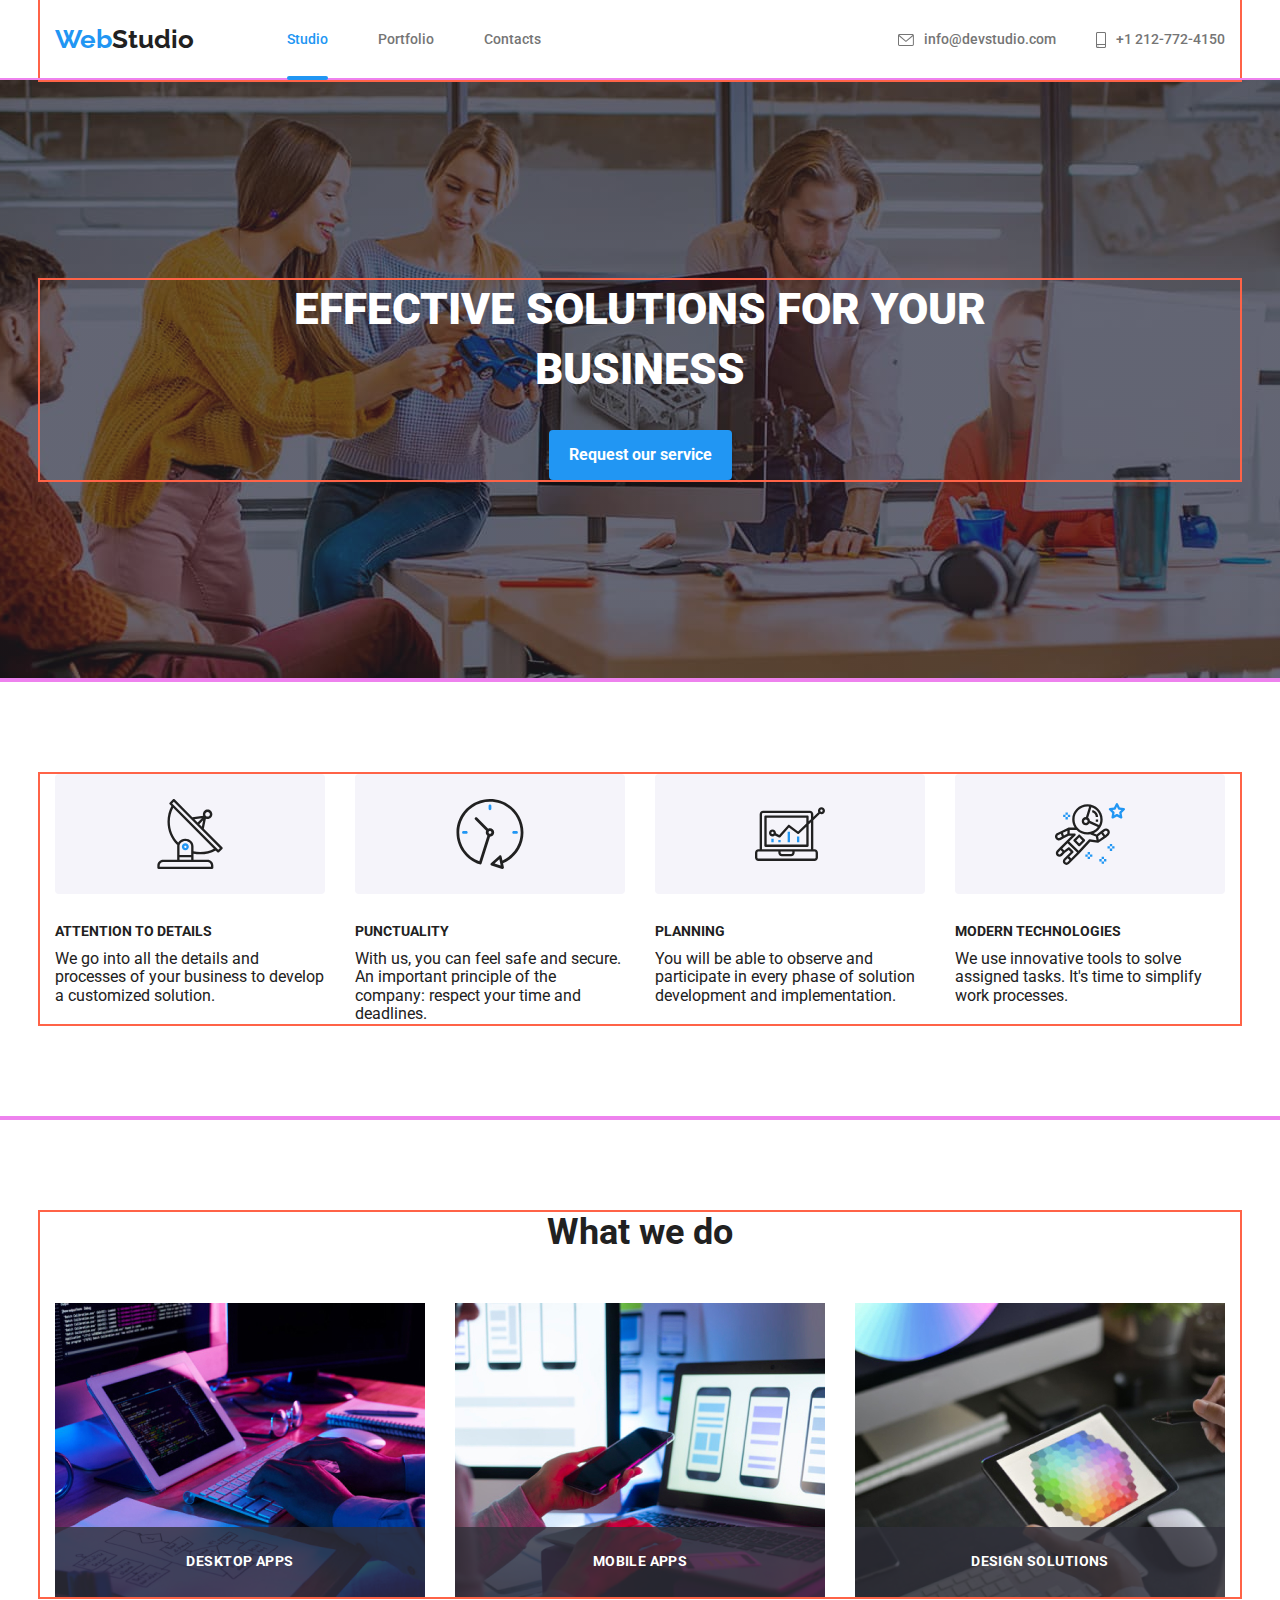
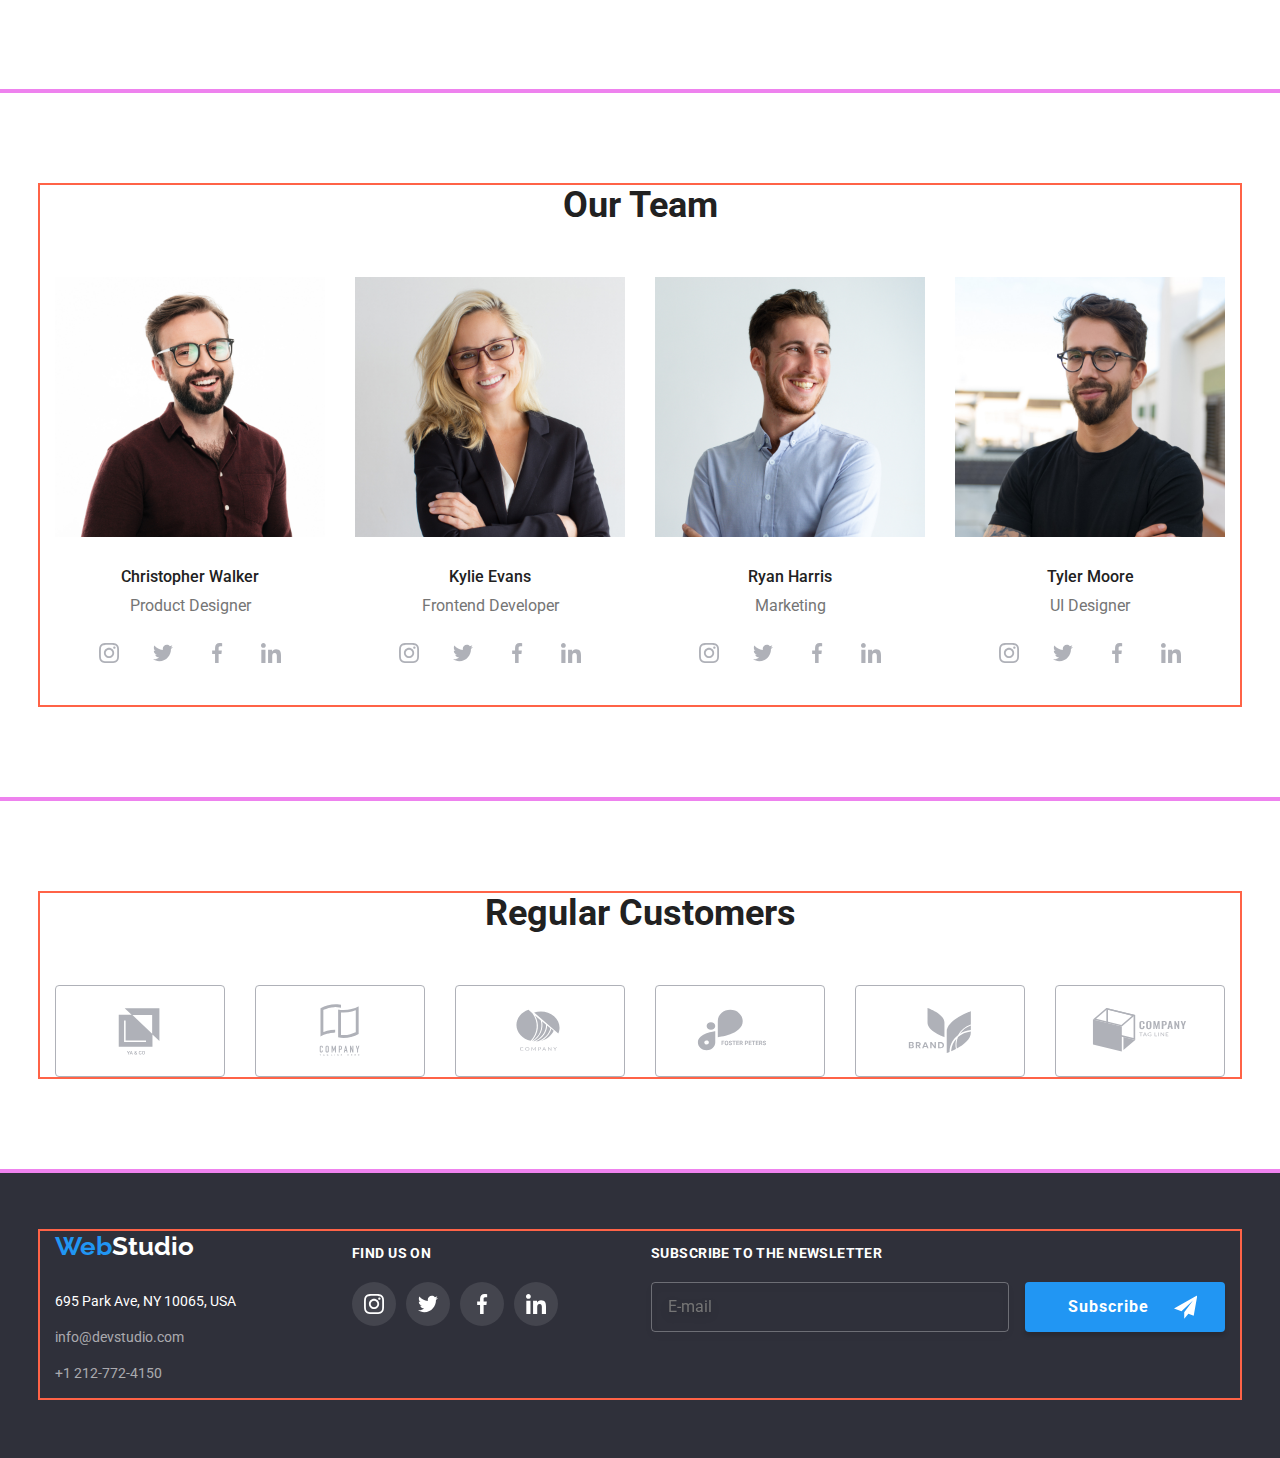
==== commit 71b74889: "scss" ====
--- a/index.html
+++ b/index.html
@@ -13,7 +13,8 @@
         rel="stylesheet">
     <link rel="stylesheet"
         href="https://cdnjs.cloudflare.com/ajax/libs/modern-normalize/1.1.0/modern-normalize.min.css">
-    <link rel="stylesheet" href="./css/style.css">
+
+    <link rel="stylesheet" href="./css/main.min.css">
 </head>
 
 <body>
@@ -42,24 +43,27 @@
         <div class="conteiner ">
             <div class="header-flex">
                 <nav class="nav">
-                    <a href="/index.html" class="logo"><span class="header-logo"> Web </span>Studio</a>
+                    <a href="/index.html" class="logo"><span class="nav-logo"> Web </span>Studio</a>
                     <ul class="nav-list list ">
-                        <li class="nav-link"><a href="./index.html" class=" link current">Studio</a></li>
-                        <li class="nav-link"><a href="./Portfolio.html" class="link">Portfolio</a></li>
-                        <li class="nav-link"><a href="" class="link">Contacts</a></li>
+                        <li class="nav-list__item"><a href="./index.html"
+                                class=" link current nav-list__link">Studio</a></li>
+                        <li class="nav-list__item"><a href="./Portfolio.html" class="link nav-list__link">Portfolio</a>
+                        </li>
+                        <li class="nav-list__item"><a href="" class="link nav-list__link">Contacts</a></li>
                     </ul>
                 </nav>
 
-                <ul class="header-contacts list ">
-                    <li class="contact"><a href="mailto:info@devstudio.com" class="link">
-                            <svg class="header-contacts-icon" width="16" height="12">
+                <ul class="contacts-list list ">
+                    <li class="contacts-list__item"><a href="mailto:info@devstudio.com"
+                            class="contacts-list__link link">
+                            <svg class="contacts-list__icon" width="16" height="12">
                                 <use href="./img/symbol-defs.svg#icon-envelope">
 
                                 </use>
                             </svg>
                             info@devstudio.com</a></li>
-                    <li class="contact"><a href="tel:+12127724150" class="link">
-                            <svg class="header-contacts-icon" width="10" height="16">
+                    <li class="contacts-list__item"><a href="tel:+12127724150" class="contacts-list__link link">
+                            <svg class="contacts-list__icon" width="10" height="16">
                                 <use href="./img/symbol-defs.svg#icon-smartphone">
 
                                 </use>
@@ -85,44 +89,48 @@
             <div class="conteiner d-flex">
                 <h2 class="visually-hidden">O нас</h2>
                 <ul class="features-list list">
-                    <li class="features-items">
-                        <div class="features-wrap">
+                    <li class="features-list__items">
+                        <div class="features-list__wrap">
                             <svg width="70" height="70">
                                 <use href="./img/symbol-defs.svg#icon-antenna"></use>
                             </svg>
                         </div>
-                        <h3 class="features-title">ATTENTION TO DETAILS</h3>
-                        <p class="features-text">We go into all the details and processes of your business to develop a
+                        <h3 class="features-list__title">ATTENTION TO DETAILS</h3>
+                        <p class="features-list__text">We go into all the details and processes of your business to
+                            develop a
                             customized solution.</p>
                     </li>
-                    <li class="features-items">
-                        <div class="features-wrap">
+                    <li class="features-list__items">
+                        <div class="features-list__wrap">
                             <svg width="70" height="70">
                                 <use href="./img/symbol-defs.svg#icon-clock"></use>
                             </svg>
                         </div>
-                        <h3 class="features-title">PUNCTUALITY</h3>
-                        <p class="features-text">With us, you can feel safe and secure. An important principle of the
+                        <h3 class="features-list__title">PUNCTUALITY</h3>
+                        <p class="features-list__text">With us, you can feel safe and secure. An important principle of
+                            the
                             company: respect your time and deadlines.</p>
                     </li>
-                    <li class="features-items">
-                        <div class="features-wrap">
+                    <li class="features-list__items">
+                        <div class="features-list__wrap">
                             <svg width="70" height="70">
                                 <use href="./img/symbol-defs.svg#icon-diagram"></use>
                             </svg>
                         </div>
-                        <h3 class="features-title">PLANNING</h3>
-                        <p class="features-text">You will be able to observe and participate in every phase of solution
+                        <h3 class="features-list__title">PLANNING</h3>
+                        <p class="features-list__text">You will be able to observe and participate in every phase of
+                            solution
                             development and implementation.</p>
                     </li>
-                    <li class="features-items">
-                        <div class="features-wrap">
+                    <li class="features-list__items">
+                        <div class="features-list__wrap">
                             <svg width="70" height="70">
                                 <use href="./img/symbol-defs.svg#icon-astronaut"></use>
                             </svg>
                         </div>
-                        <h3 class="features-title">MODERN TECHNOLOGIES</h3>
-                        <p class="features-text">We use innovative tools to solve assigned tasks. It's time to simplify
+                        <h3 class="features-list__title">MODERN TECHNOLOGIES</h3>
+                        <p class="features-list__text">We use innovative tools to solve assigned tasks. It's time to
+                            simplify
                             work
                             processes.</p>
                     </li>
@@ -134,14 +142,14 @@
             <div class="conteiner">
                 <h2 class="section-title">What we do</h2>
                 <ul class="about-list list">
-                    <li class="about-item"><img src="/img/box1.jpg" alt="comp" width="370">
-                        <p class="about-text">DESKTOP APPS</p>
-                    </li>
-                    <li class="about-item"><img src="/img/box2.jpg" alt="tel" width="370">
-                        <p class="about-text">Mobile APPS</p>
-                    </li>
-                    <li class="about-item"><img src="/img/box3.jpg" alt="tabl" width="370">
-                        <p class="about-text">DESIGN SOLUTIONS</p>
+                    <li class="about-list__item"><img src="/img/box1.jpg" alt="comp" width="370">
+                        <p class="about-list__text">DESKTOP APPS</p>
+                    </li>
+                    <li class="about-list__item"><img src="/img/box2.jpg" alt="tel" width="370">
+                        <p class="about-list__text">Mobile APPS</p>
+                    </li>
+                    <li class="about-list__item"><img src="/img/box3.jpg" alt="tabl" width="370">
+                        <p class="about-list__text">DESIGN SOLUTIONS</p>
                     </li>
                 </ul>
             </div>
@@ -151,109 +159,109 @@
             <div class="conteiner">
                 <h2 class="section-title">Our Team</h2>
                 <ul class="team-list list">
-                    <li class="team-card">
-                        <img src="./img/img.jpg" class="card-picture" alt="Christopher Walker" width="270">
-                        <h3 class="card-title">Christopher Walker</h3>
-                        <p class="card-text">Product Designer</p>
-                        <ul class="team-soc-list list">
-                            <li class="soc-item"><a href="" class="soc-link link">
-                                    <svg class="team-soc-icon" width="20" height="20">
+                    <li class="team-list__item">
+                        <img src="./img/img.jpg" class="team-list__picture" alt="Christopher Walker" width="270">
+                        <h3 class="team-list__title">Christopher Walker</h3>
+                        <p class="team-list__text">Product Designer</p>
+                        <ul class="social list">
+                            <li class="social__item"><a href="" class="social__link link">
+                                    <svg class="social__icon" width="20" height="20">
                                         <use href="./img/symbol-defs.svg#icon-instagram"></use>
                                     </svg>
                                 </a></li>
-                            <li class="soc-item"><a href="" class="soc-link link">
-                                    <svg class="team-soc-icon" width="20" height="20">
+                            <li class="social__item"><a href="" class="social__link link">
+                                    <svg class="social__icon" width="20" height="20">
                                         <use href="./img/symbol-defs.svg#icon-twitter"></use>
                                     </svg>
                                 </a></li>
-                            <li class="soc-item"><a href="" class="soc-link link">
-                                    <svg class="team-soc-icon" width="20" height="20">
+                            <li class="social__item"><a href="" class="social__link link">
+                                    <svg class="social__icon" width="20" height="20">
                                         <use href="./img/symbol-defs.svg#icon-facebook"></use>
                                     </svg>
                                 </a></li>
-                            <li class="soc-item"><a href="" class="soc-link link">
-                                    <svg class="team-soc-icon" width="20" height="20">
+                            <li class="social__item"><a href="" class="social__link link">
+                                    <svg class="social__icon" width="20" height="20">
                                         <use href="./img/symbol-defs.svg#icon-linkedin"></use>
                                     </svg>
                                 </a></li>
                         </ul>
                     </li>
-                    <li class="team-card">
-                        <img src="/img/img1.jpg" class="card-picture" alt="Kylie Evans" width="270">
-                        <h3 class="card-title">Kylie Evans</h3>
-                        <p class="card-text">Frontend Developer</p>
-                        <ul class="team-soc-list list">
-                            <li class="soc-item"><a href="" class="soc-link link">
-                                    <svg class="team-soc-icon" width="20" height="20">
+                    <li class="team-list__item">
+                        <img src="/img/img1.jpg" class="team-list__picture" alt="Kylie Evans" width="270">
+                        <h3 class="team-list__title">Kylie Evans</h3>
+                        <p class="team-list__text">Frontend Developer</p>
+                        <ul class="social list">
+                            <li class="social__item"><a href="" class="social__link link">
+                                    <svg class="social__icon" width="20" height="20">
                                         <use href="./img/symbol-defs.svg#icon-instagram"></use>
                                     </svg>
                                 </a></li>
-                            <li class="soc-item"><a href="" class="soc-link link">
-                                    <svg class="team-soc-icon" width="20" height="20">
+                            <li class="social__item"><a href="" class="social__link link">
+                                    <svg class="social__icon" width="20" height="20">
                                         <use href="./img/symbol-defs.svg#icon-twitter"></use>
                                     </svg>
                                 </a></li>
-                            <li class="soc-item"><a href="" class="soc-link link">
-                                    <svg class="team-soc-icon" width="20" height="20">
+                            <li class="social__item"><a href="" class="social__link link">
+                                    <svg class="social__icon" width="20" height="20">
                                         <use href="./img/symbol-defs.svg#icon-facebook"></use>
                                     </svg>
                                 </a></li>
-                            <li class="soc-item"><a href="" class="soc-link link">
-                                    <svg class="team-soc-icon" width="20" height="20">
+                            <li class="social__item"><a href="" class="social__link link">
+                                    <svg class="social__icon" width="20" height="20">
                                         <use href="./img/symbol-defs.svg#icon-linkedin"></use>
                                     </svg>
                                 </a></li>
                         </ul>
                     </li>
-                    <li class="team-card">
-                        <img src="/img/img2.jpg" class="card-picture" alt="Ryan Harris" width="270">
-                        <h3 class="card-title">Ryan Harris</h3>
-                        <p class="card-text">Marketing</p>
-                        <ul class="team-soc-list list">
-                            <li class="soc-item"><a href="" class="soc-link link">
-                                    <svg class="team-soc-icon" width="20" height="20">
+                    <li class="team-list__item">
+                        <img src="/img/img2.jpg" class="team-list__picture" alt="Ryan Harris" width="270">
+                        <h3 class="team-list__title">Ryan Harris</h3>
+                        <p class="team-list__text">Marketing</p>
+                        <ul class="social list">
+                            <li class="social__item"><a href="" class="social__link link">
+                                    <svg class="social__icon" width="20" height="20">
                                         <use href="./img/symbol-defs.svg#icon-instagram"></use>
                                     </svg>
                                 </a></li>
-                            <li class="soc-item"><a href="" class="soc-link link">
-                                    <svg class="team-soc-icon" width="20" height="20">
+                            <li class="social__item"><a href="" class="social__link link">
+                                    <svg class="social__icon" width="20" height="20">
                                         <use href="./img/symbol-defs.svg#icon-twitter"></use>
                                     </svg>
                                 </a></li>
-                            <li class="soc-item"><a href="" class="soc-link link">
-                                    <svg class="team-soc-icon" width="20" height="20">
+                            <li class="social__item"><a href="" class="social__link link">
+                                    <svg class="social__icon" width="20" height="20">
                                         <use href="./img/symbol-defs.svg#icon-facebook"></use>
                                     </svg>
                                 </a></li>
-                            <li class="soc-item"><a href="" class="soc-link link">
-                                    <svg class="team-soc-icon" width="20" height="20">
+                            <li class="social__item"><a href="" class="social__link link">
+                                    <svg class="social__icon" width="20" height="20">
                                         <use href="./img/symbol-defs.svg#icon-linkedin"></use>
                                     </svg>
                                 </a></li>
                         </ul>
                     </li>
-                    <li class="team-card">
-                        <img src="/img/img3.jpg" class="card-picture" alt="Tyler Moore" width="270">
-                        <h3 class="card-title">Tyler Moore</h3>
-                        <p class="card-text">UI Designer</p>
-                        <ul class="team-soc-list list">
-                            <li class="soc-item"><a href="" class="soc-link link">
-                                    <svg class="team-soc-icon" width="20" height="20">
+                    <li class="team-list__item">
+                        <img src="/img/img3.jpg" class="team-list__picture" alt="Tyler Moore" width="270">
+                        <h3 class="team-list__title">Tyler Moore</h3>
+                        <p class="team-list__text">UI Designer</p>
+                        <ul class="social list">
+                            <li class="social__item"><a href="" class="social__link link">
+                                    <svg class="social__icon" width="20" height="20">
                                         <use href="./img/symbol-defs.svg#icon-instagram"></use>
                                     </svg>
                                 </a></li>
-                            <li class="soc-item"><a href="" class="soc-link link">
-                                    <svg class="team-soc-icon" width="20" height="20">
+                            <li class="social__item"><a href="" class="social__link link">
+                                    <svg class="social__icon" width="20" height="20">
                                         <use href="./img/symbol-defs.svg#icon-twitter"></use>
                                     </svg>
                                 </a></li>
-                            <li class="soc-item"><a href="" class="soc-link link">
-                                    <svg class="team-soc-icon" width="20" height="20">
+                            <li class="social__item"><a href="" class="social__link link">
+                                    <svg class="social__icon" width="20" height="20">
                                         <use href="./img/symbol-defs.svg#icon-facebook"></use>
                                     </svg>
                                 </a></li>
-                            <li class="soc-item"><a href="" class="soc-link link">
-                                    <svg class="team-soc-icon" width="20" height="20">
+                            <li class="social__item"><a href="" class="social__link link">
+                                    <svg class="social__icon" width="20" height="20">
                                         <use href="./img/symbol-defs.svg#icon-linkedin"></use>
                                     </svg>
                                 </a></li>
@@ -262,42 +270,44 @@
                 </ul>
             </div>
         </section>
+
+        <!----------  Companys------- -->
         <section class="company">
             <div class="conteiner">
                 <h2 class="section-title">Regular Customers</h2>
                 <ul class="company-list list">
-                    <li class="company-item"><a href="" class="company-link link">
-                            <svg class="company-icon" width="106" height="60">
+                    <li class="company-list__item"><a href="" class="company-list__link link">
+                            <svg class="company-list__icon" width="106" height="60">
                                 <use href="./img/symbol-defs.svg#icon-Logo">
                                 </use>
                             </svg>
                         </a></li>
-                    <li class="company-item"><a href="" class="company-link link">
-                            <svg class="company-icon" width="106" height="60">
+                    <li class="company-list__item"><a href="" class="company-list__link link">
+                            <svg class="company-list__icon" width="106" height="60">
                                 <use href="./img/symbol-defs.svg#icon-Logo-1">
                                 </use>
                             </svg>
                         </a></li>
-                    <li class="company-item"><a href="" class="company-link link">
-                            <svg class="company-icon" width="106" height="60">
+                    <li class="company-list__item"><a href="" class="company-list__link link">
+                            <svg class="company-list__icon" width="106" height="60">
                                 <use href="./img/symbol-defs.svg#icon-Logo-2">
                                 </use>
                             </svg>
                         </a></li>
-                    <li class="company-item"><a href="" class="company-link link">
-                            <svg class="company-icon" width="106" height="60">
+                    <li class="company-list__item"><a href="" class="company-list__link link">
+                            <svg class="company-list__icon" width="106" height="60">
                                 <use href="./img/symbol-defs.svg#icon-Logo-3">
                                 </use>
                             </svg>
                         </a></li>
-                    <li class="company-item"><a href="" class="company-link link">
-                            <svg class="company-icon" width="106" height="60">
+                    <li class="company-list__item"><a href="" class="company-list__link link">
+                            <svg class="company-list__icon" width="106" height="60">
                                 <use href="./img/symbol-defs.svg#icon-Logo-4">
                                 </use>
                             </svg>
                         </a></li>
-                    <li class="company-item"><a href="" class="company-link link">
-                            <svg class="company-icon" width="106" height="60">
+                    <li class="company-list__item"><a href="" class="company-list__link link">
+                            <svg class="company-list__icon" width="106" height="60">
                                 <use href="./img/symbol-defs.svg#icon-Logo-5">
                                 </use>
                             </svg>
@@ -312,34 +322,39 @@
         <section class="footer">
             <div class="conteiner footer-flex">
                 <div class="footer-contacts">
-                    <a href="/" class="footer-logo"><span class="footer-web">Web</span>Studio</a>
+                    <a href="/" class="footer-logo"><span class="footer-logo__web">Web</span>Studio</a>
                     <ul class="footer-list list">
-                        <li class="footer-link"><a href="" class="link address">695 Park Ave, NY 10065, USA</a></li>
-                        <li class="footer-link"><a href="mailto:info@devstudio.com" class="link">info@devstudio.com</a>
+                        <li class=" footer-list__item"><a href=""
+                                class="footer-list__link footer-list__link--hover link">695 Park Ave, NY
+                                10065,
+                                USA</a></li>
+                        <li class="footer-list__item"><a href="mailto:info@devstudio.com"
+                                class="footer-list__link link">info@devstudio.com</a>
                         </li>
-                        <li class="footer-link"><a href="tel:+12127724150" class="link">+1 212-772-4150</a></li>
+                        <li class="footer-list__item"><a href="tel:+12127724150" class="link footer-list__link">+1
+                                212-772-4150</a></li>
                     </ul>
                 </div>
-                <div class="sociali-foot">
+                <div class="social-foot">
                     <h4 class="footer-title">Find us on</h4>
                     <ul class="soc-foot-list list">
-                        <li class="soc-foot-item"><a href="" class="soc-foot-link link">
-                                <svg class="soc-foot-icon" width="20" height="20">
+                        <li class="soc-foot-list__item"><a href="" class="soc-foot-list__link link">
+                                <svg class="soc-foot-list__icon" width="20" height="20">
                                     <use href="./img/symbol-defs.svg#icon-instagram"></use>
                                 </svg>
                             </a></li>
-                        <li class="soc-foot-item"><a href="" class="soc-foot-link link">
-                                <svg class="soc-foot-icon" width="20" height="20">
+                        <li class="soc-foot-list__item"><a href="" class="soc-foot-list__link link">
+                                <svg class="soc-foot-list__icon" width="20" height="20">
                                     <use href="./img/symbol-defs.svg#icon-twitter"></use>
                                 </svg>
                             </a></li>
-                        <li class="soc-foot-item"><a href="" class="soc-foot-link link">
-                                <svg class="soc-foot-icon" width="20" height="20">
+                        <li class="soc-foot-list__item"><a href="" class="soc-foot-list__link link">
+                                <svg class="soc-foot-list__icon" width="20" height="20">
                                     <use href="./img/symbol-defs.svg#icon-facebook"></use>
                                 </svg>
                             </a></li>
-                        <li class="soc-foot-item"><a href="" class="soc-foot-link link">
-                                <svg class="soc-foot-icon" width="20" height="20">
+                        <li class="soc-foot-list__item"><a href="" class="soc-foot-list__link link">
+                                <svg class="soc-foot-list__icon" width="20" height="20">
                                     <use href="./img/symbol-defs.svg#icon-linkedin"></use>
                                 </svg>
                             </a></li>
@@ -347,10 +362,10 @@
                 </div>
                 <form action="#" class="footer-form">
                     <div class="footer-form-wraper">
-                        <label for="email" class="footer-form-title">Subscribe to the newsletter</label>
-                        <input class="footer-form-input" id="email" name="email" type="text" placeholder="E-mail">
-                        <button class="footer-form-btn btn-accent" type="submit">Subscribe
-                            <svg class="footer-btn-icon" width="24" height="24">
+                        <label for="email" class="footer-form__title">Subscribe to the newsletter</label>
+                        <input class="footer-form__input" id="email" name="email" type="text" placeholder="E-mail">
+                        <button class="footer-form__btn btn-accent" type="submit">Subscribe
+                            <svg class="footer-form__icon" width="24" height="24">
                                 <use href="./img/symbol-defs.svg#icon-send"></use>
                             </svg>
                         </button>
@@ -360,53 +375,58 @@
             </div>
         </section>
     </footer>
+
+
+    <!-- ------ Modal---- -->
+
+
     <div class="backdrop is-hidden" data-modal>
         <div class="modal">
-            <button type="button" class="modal-btn" data-modal-close>
-                <svg class="modal-btn-icon" width="11" height="11">
+            <button type="button" class="modal__btn" data-modal-close>
+                <svg class="modal__icon" width="11" height="11">
                     <use href="./img/symbol-defs.svg#icon-close"></use>
                 </svg>
             </button>
             <p class="modal-title">Leave your information and we'll call you back</p>
             <form action="#">
                 <div class="form-field">
-                    <label for="user-name" class="input-text">Name</label>
+                    <label for="user-name" class="form-field__text">Name</label>
                     <div class="input-wrap">
-                        <input type="text" id="user-name" class="modal-input" name="user-name" placeholder="Name"
+                        <input type="text" id="user-name" class="input-wrap__input" name="user-name" placeholder="Name"
                             required>
-                        <svg class="input-icon" width="18" height="18">
+                        <svg class="input-wrap__icon" width="18" height="18">
                             <use href="./img/symbol-defs.svg#icon-person"></use>
                         </svg>
                     </div>
                 </div>
                 <div class="form-field">
-                    <label for="user-tel" class="input-text">Telephone</label>
+                    <label for="user-tel" class="form-field__text">Telephone</label>
                     <div class="input-wrap">
-                        <input type="tel" id="user-tel" class="modal-input" name="user-tel" placeholder="Telephone"
-                            required value="+380">
-                        <svg class="input-icon" width="18" height="18">
+                        <input type="tel" id="user-tel" class="input-wrap__input" name="user-tel"
+                            placeholder="Telephone" required value="+380">
+                        <svg class="input-wrap__icon" width="18" height="18">
                             <use href="./img/symbol-defs.svg#icon-phone"></use>
                         </svg>
                     </div>
                 </div>
                 <div class="form-field">
-                    <label for="user-mail" class="input-text">E-mail</label>
+                    <label for="user-mail" class="form-field__text">E-mail</label>
                     <div class="input-wrap">
-                        <input type="email" id="user-mail" class="modal-input" name="user-mail" placeholder="E-mail"
-                            required>
-                        <svg class="input-icon" width="18" height="18">
+                        <input type="email" id="user-mail" class="input-wrap__input" name="user-mail"
+                            placeholder="E-mail" required>
+                        <svg class="input-wrap__icon" width="18" height="18">
                             <use href="./img/symbol-defs.svg#icon-email"></use>
                         </svg>
                     </div>
                 </div>
-                <div class="form-field">
-                    <label for="user-text" class="input-text">Comments</label>
-                    <textarea class="modal-text" name="user-text" id="user-text"
+                <div class="form-field ">
+                    <label for="user-text" class="form-field__text">Comments</label>
+                    <textarea class="form-field__modal-text" name="user-text" id="user-text"
                         placeholder="Enter the text"></textarea>
                 </div>
-                <div class="form-field">
-                    <input type="checkbox" class="modal-check visually-hidden" id="modal-check" name="policy-check">
-                    <label for="modal-check" class="modal-check-text">I agree with the letter and accept the Terms and
+                <div class="form-field check">
+                    <input type="checkbox" class="check__input visually-hidden" id="modal-check" name="policy-check">
+                    <label for="modal-check" class="check__text">I agree with the letter and accept the Terms and
                         Conditions</label>
                 </div>
                 <button type="submit" class="submit-btn btn-accent">Send</button>
--- a/css/main.min.css
+++ b/css/main.min.css
@@ -0,0 +1 @@
+p,h1,h2,h3,h4,h5,h6{margin:0}.list{padding:0;margin:0;list-style:none}.link{text-decoration:none}img{display:block}a{display:inline-block}section{outline:2px solid violet}.d-flex{display:-webkit-box;display:-ms-flexbox;display:flex}:root{--primary-text-color: #212121;--secondary-text-color: #757575;--white-text-color: #ffffff;--accent-color: #2196f3;--BGC-basic: #ffffff;--BGC-secondary: #f5f4fa;--BGC-black: #2f303a}body{background:var(--BGC-basic);color:var(--primary-text-color);font-family:Roboto,sans-serif;margin:0}.section-title{font-weight:700;font-size:36px;line-height:1.16;text-align:center;margin-bottom:50px}.btn-accent{background-color:var(--accent-color);color:var(--white-text-color);font-weight:700;font-size:16px;line-height:1.88;font-family:inherit;cursor:pointer;-webkit-box-align:center;-ms-flex-align:center;align-items:center;text-align:center;-webkit-box-shadow:0px 4px 4px rgba(0,0,0,.15);box-shadow:0px 4px 4px rgba(0,0,0,.15);border-radius:4px;padding:10px 20px;margin:auto;border-style:none}.conteiner{width:1200px;margin-left:auto;margin-right:auto;padding-left:15px;padding-right:15px;outline:2px solid tomato}.visually-hidden{position:absolute;white-space:nowrap;width:1px;height:1px;overflow:hidden;border:0;padding:0;clip:rect(0 0 0 0);-webkit-clip-path:inset(50%);clip-path:inset(50%);margin:-1px}.nav-list .link.current{position:relative;color:var(--accent-color)}.nav-list .link.current::after{position:absolute;content:" ";width:100%;height:4px;background:var(--accent-color);border-radius:2px;bottom:0;left:0}.backdrop{position:fixed;top:0;width:100%;height:100%;background:rgba(0,0,0,.2);-webkit-transition:opacity 250ms,visibility 250ms;transition:opacity 250ms,visibility 250ms}.modal{position:absolute;top:50%;left:50%;-webkit-transform:translate(-50%, -50%);transform:translate(-50%, -50%);min-width:528px;min-height:581px;background-color:var(--BGC-basic);-webkit-box-shadow:0px 1px 3px rgba(0,0,0,.12),0px 1px 1px rgba(0,0,0,.14),0px 2px 1px rgba(0,0,0,.2);box-shadow:0px 1px 3px rgba(0,0,0,.12),0px 1px 1px rgba(0,0,0,.14),0px 2px 1px rgba(0,0,0,.2);border-radius:4px;padding:40px}.modal__btn{position:absolute;top:8px;right:8px;width:30px;height:30px;border-radius:50%;border:1px solid rgba(0,0,0,.1);background-color:rgba(0,0,0,0)}.modal__icon{fill:var(--primary-text-color)}.modal__btn:hover .modal__icon,.modal__btn:focus .modal__icon{fill:var(--accent-color)}.is-hidden{opacity:0;pointer-events:none;visibility:hidden}.modal-title{font-weight:700;font-size:20px;line-height:23px;text-align:center;letter-spacing:.03em;color:var(--primary-text-color);padding-bottom:12px}.form-field__text{display:block;font-weight:400;font-size:12px;line-height:1.16;letter-spacing:.01em;color:#757575;margin-bottom:4px}.input-wrap__input{width:100%;height:40px;padding-left:42px;border:1px solid rgba(33,33,33,.2);border-radius:4px;background-color:rgba(0,0,0,0);outline:none}.input-wrap__input:focus,.input-wrap__input:hover{border-color:var(--accent-color)}.input-wrap{position:relative}.input-wrap__icon{position:absolute;top:50%;left:12px;-webkit-transform:translateY(-50%);transform:translateY(-50%)}.input-wrap__input:focus+.input-wrap__icon,.input-wrap__input:hover+.input-wrap__icon{fill:var(--accent-color)}.form-field{margin-bottom:10px}.form-field__modal-text{width:100%;height:120px;padding:12px 16px;font-weight:400;font-size:12px;line-height:1.16;letter-spacing:.01em;resize:none;color:rgba(117,117,117,.5);border:1px solid rgba(33,33,33,.2);border-radius:4px;outline:none}.form-field__modal-text:focus,.form-field__modal-text:hover{border:1px solid var(--accent-color)}.check__text{display:-webkit-box;display:-ms-flexbox;display:flex;-webkit-box-align:center;-ms-flex-align:center;align-items:center;font-weight:400;font-size:14px;line-height:1.7;letter-spacing:.03em;color:#757575}.check__text::before{content:"";width:16px;height:15px;border:2px solid var(--primary-text-color);border-radius:3px;margin-right:8px}.check__input:checked+.check__text::before{background-color:var(--accent-color);background-image:url(../img/check.svg);background-repeat:no-repeat;background-position:center;background-size:contain;border:rgba(0,0,0,0)}.submit-btn{display:block;width:200px;height:50px;margin-top:30px}.header-flex{display:-webkit-box;display:-ms-flexbox;display:flex;-webkit-box-align:center;-ms-flex-align:center;align-items:center}.nav{display:-webkit-box;display:-ms-flexbox;display:flex}.logo{display:-webkit-box;display:-ms-flexbox;display:flex;color:var(--primary-text-color);font-family:Raleway,sans-serif;font-weight:700;font-size:26px;line-height:1.19;text-decoration:none;margin-right:93px;-webkit-transition:color 250ms cubic-bezier(0.4, 0, 0.2, 1);transition:color 250ms cubic-bezier(0.4, 0, 0.2, 1)}.logo:hover,.logo:focus{color:var(--accent-color)}.nav>.logo{padding-top:24px;padding-bottom:25px}.nav-logo{color:var(--accent-color)}.nav-logo:hover,.nav-logo:focus{color:var(--accent-color)}.nav-list{display:-webkit-box;display:-ms-flexbox;display:flex}.nav-list__item+.nav-list__item{margin-left:50px}.nav-list__link{display:block;color:var(--secondary-text-color);font-weight:500;font-size:14px;line-height:1.14;padding:32px 0;-webkit-transition:color 250ms cubic-bezier(0.4, 0, 0.2, 1);transition:color 250ms cubic-bezier(0.4, 0, 0.2, 1)}.nav-list__link:hover,.nav-list__link:focus{color:var(--accent-color)}.contacts-list{display:-webkit-box;display:-ms-flexbox;display:flex;margin-left:auto;-webkit-box-align:center;-ms-flex-align:center;align-items:center}.contacts-list__link{display:-webkit-box;display:-ms-flexbox;display:flex;-webkit-box-align:center;-ms-flex-align:center;align-items:center;color:var(--secondary-text-color);font-weight:500;font-size:14px;line-height:1.14px;padding:32px 0;-webkit-transition:color 250ms cubic-bezier(0.4, 0, 0.2, 1);transition:color 250ms cubic-bezier(0.4, 0, 0.2, 1)}.contacts-list__link:hover,.contacts-list__link:focus{color:var(--accent-color);fill:var(--accent-color)}.contacts-list__item{display:-webkit-box;display:-ms-flexbox;display:flex;-webkit-box-align:center;-ms-flex-align:center;align-items:center;margin-left:40px}.contacts-list__icon{fill:currentColor;margin-right:10px}.contacts-list__item+.contacts-list__item{margin-left:40px}.hero{max-width:1600px;height:600px;margin:0 auto;padding-top:200px;padding-bottom:200px;text-align:center;background-color:var(--BGC-black);background-image:-webkit-gradient(linear, left top, left bottom, from(rgba(47, 48, 58, 0.4)), to(rgba(47, 48, 58, 0.4))),url(../img/overley.jpg);background-image:linear-gradient(rgba(47, 48, 58, 0.4), rgba(47, 48, 58, 0.4)),url(../img/overley.jpg);background-repeat:no-repeat;background-position:center;background-size:cover}.hero-title{max-width:696px;margin:0 auto 30px auto;color:var(--white-text-color);font-weight:900;font-size:44px;line-height:1.36;text-align:center}.features{padding:94px 0}.features-list{display:-webkit-box;display:-ms-flexbox;display:flex}.features-list__wrap{display:-webkit-box;display:-ms-flexbox;display:flex;-webkit-box-align:center;-ms-flex-align:center;align-items:center;-webkit-box-pack:center;-ms-flex-pack:center;justify-content:center;background:#f5f4fa;border-radius:4px;width:270px;height:120px;margin-bottom:30px}.features-list__title{font-weight:700;font-size:14px;line-height:1.14;margin-bottom:10px}.features-list_text{color:var(--secondary-text-color);font-weight:400;font-size:14px;line-height:1.71}.features-list__items+.features-list__items{margin-left:30px}.about{padding:94px 0}.about-list{display:-webkit-box;display:-ms-flexbox;display:flex;-webkit-box-pack:justify;-ms-flex-pack:justify;justify-content:space-between}.about-list__item{position:relative}.about-list__text{position:absolute;bottom:0;width:370px;height:70px;font-weight:700;font-size:14px;line-height:1.14;text-align:center;letter-spacing:.03em;text-transform:uppercase;padding:27px 110px;color:var(--white-text-color);background:rgba(47,48,58,.8)}.team{padding:94px 0}.team-list{display:-webkit-box;display:-ms-flexbox;display:flex}.team-list__item{display:-webkit-box;display:-ms-flexbox;display:flex;-webkit-box-orient:vertical;-webkit-box-direction:normal;-ms-flex-direction:column;flex-direction:column;-webkit-box-align:center;-ms-flex-align:center;align-items:center}.team-list__item:not(:first-child){margin-left:30px}.team-list__picture{margin-bottom:30px}.team-list__title{font-weight:500;font-size:16px;line-height:1.19;margin-bottom:10px}.team-list__text{color:var(--secondary-text-color);font-weight:400;font-size:16px;line-height:1.19;margin-bottom:16px}.social{display:-webkit-box;display:-ms-flexbox;display:flex;-webkit-box-pack:center;-ms-flex-pack:center;justify-content:center;-webkit-box-align:center;-ms-flex-align:center;align-items:center}.social__item{margin-bottom:30px}.social__link{width:44px;height:44px;border-radius:50%;color:#afb1b8;display:-webkit-box;display:-ms-flexbox;display:flex;-webkit-box-pack:center;-ms-flex-pack:center;justify-content:center;-webkit-box-align:center;-ms-flex-align:center;align-items:center;-webkit-transition:color 250ms cubic-bezier(0.4, 0, 0.2, 1),background-color 250ms cubic-bezier(0.4, 0, 0.2, 1);transition:color 250ms cubic-bezier(0.4, 0, 0.2, 1),background-color 250ms cubic-bezier(0.4, 0, 0.2, 1)}.social__link:hover,.social__link:focus{background-color:var(--accent-color);color:var(--white-text-color)}.social__icon{display:-webkit-box;display:-ms-flexbox;display:flex;fill:currentColor}.social__item+.social__item{margin-left:10px}.company{padding:94px 0 94px 0}.company-list{display:-webkit-box;display:-ms-flexbox;display:flex;-webkit-box-pack:justify;-ms-flex-pack:justify;justify-content:space-between;-webkit-box-align:center;-ms-flex-align:center;align-items:center}.company-list__link{display:-webkit-box;display:-ms-flexbox;display:flex;-webkit-box-pack:center;-ms-flex-pack:center;justify-content:center;-webkit-box-align:center;-ms-flex-align:center;align-items:center;width:170px;height:92px;color:#afb1b8;border:1px solid #afb1b8;border-radius:4px;-webkit-transition:color 250ms cubic-bezier(0.4, 0, 0.2, 1),border 250ms cubic-bezier(0.4, 0, 0.2, 1);transition:color 250ms cubic-bezier(0.4, 0, 0.2, 1),border 250ms cubic-bezier(0.4, 0, 0.2, 1)}.company-list__link:hover,.company-list__link:focus{color:var(--accent-color);border:1px solid #2196f3}.company-list__icon{fill:currentColor}.company-list__item+.company-list__item{margin-left:30px}.footer{background-color:var(--BGC-black);color:var(--white-text-color);padding:60px 0 60px 0}.footer-flex{display:-webkit-box;display:-ms-flexbox;display:flex}.footer-contacts{-webkit-box-flex:1;-ms-flex-positive:1;flex-grow:1}.footer-logo{display:-webkit-box;display:-ms-flexbox;display:flex;color:var(--white-text-color);font-family:Raleway,sans-serif;font-weight:700;font-size:26px;line-height:1.19;text-decoration:none;-webkit-transition:color 250ms cubic-bezier(0.4, 0, 0.2, 1);transition:color 250ms cubic-bezier(0.4, 0, 0.2, 1)}.footer-logo:hover,.footer-logo:focus{color:var(--accent-color)}.footer-logo__web{display:inline-block;color:var(--accent-color);margin-bottom:28px}.footer-list__item{margin-bottom:12px}.footer-list__link{color:rgba(255,255,255,.6);font-weight:400;font-size:14px;line-height:1.71}.footer-list__link--hover{color:var(--white-text-color);-webkit-transition:color 250ms cubic-bezier(0.4, 0, 0.2, 1);transition:color 250ms cubic-bezier(0.4, 0, 0.2, 1)}.footer-list__link--hover:hover,.footer-list__link--hover:focus{color:var(--accent-color)}.social-foot{-webkit-box-orient:vertical;-webkit-box-direction:normal;-ms-flex-direction:column;flex-direction:column;margin-left:70px}.footer-title{font-weight:700;font-size:14px;line-height:1.14;letter-spacing:.03em;text-transform:uppercase;color:var(--white-text-color);margin-bottom:20px;margin-top:15px}.soc-foot-list{display:-webkit-box;display:-ms-flexbox;display:flex}.soc-foot-list__item+.soc-foot-list__item{margin-left:10px}.soc-foot-list__link{width:44px;height:44px;border-radius:50%;display:-webkit-box;display:-ms-flexbox;display:flex;-webkit-box-pack:center;-ms-flex-pack:center;justify-content:center;-webkit-box-align:center;-ms-flex-align:center;align-items:center;color:var(--white-text-color);background-color:rgba(255,255,255,.1);-webkit-transition:background-color 250ms cubic-bezier(0.4, 0, 0.2, 1);transition:background-color 250ms cubic-bezier(0.4, 0, 0.2, 1)}.soc-foot-list__link:hover,.soc-foot-list__link:focus{background-color:var(--accent-color)}.soc-foot-list__icon{fill:currentColor}.footer-form{display:-webkit-box;display:-ms-flexbox;display:flex;margin-left:93px}.footer-form__title{display:block;font-weight:700;font-size:14px;line-height:1.14;letter-spacing:.03em;text-transform:uppercase;color:#fff;margin-top:15px;margin-bottom:20px}.footer-form__input{border:1px solid rgba(255,255,255,.3);-webkit-filter:drop-shadow(0px 4px 4px rgba(0, 0, 0, 0.15));filter:drop-shadow(0px 4px 4px rgba(0, 0, 0, 0.15));border-radius:4px;background-color:rgba(0,0,0,0);width:358px;height:50px;margin-right:12px;padding:15px 16px}.footer-form__btn{display:-webkit-inline-box;display:-ms-inline-flexbox;display:inline-flex;-webkit-box-align:center;-ms-flex-align:center;align-items:center;padding:10px 28px 10px 43px;width:200px;height:50px;font-weight:700;font-size:16px;line-height:1.88;letter-spacing:.06em;margin-top:px;color:#fff}.footer-form__btn:hover,.footer-form__btn:focus{background-color:rgba(33,150,243,.9)}.footer-form__icon{margin-left:25px}/*# sourceMappingURL=main.min.css.map */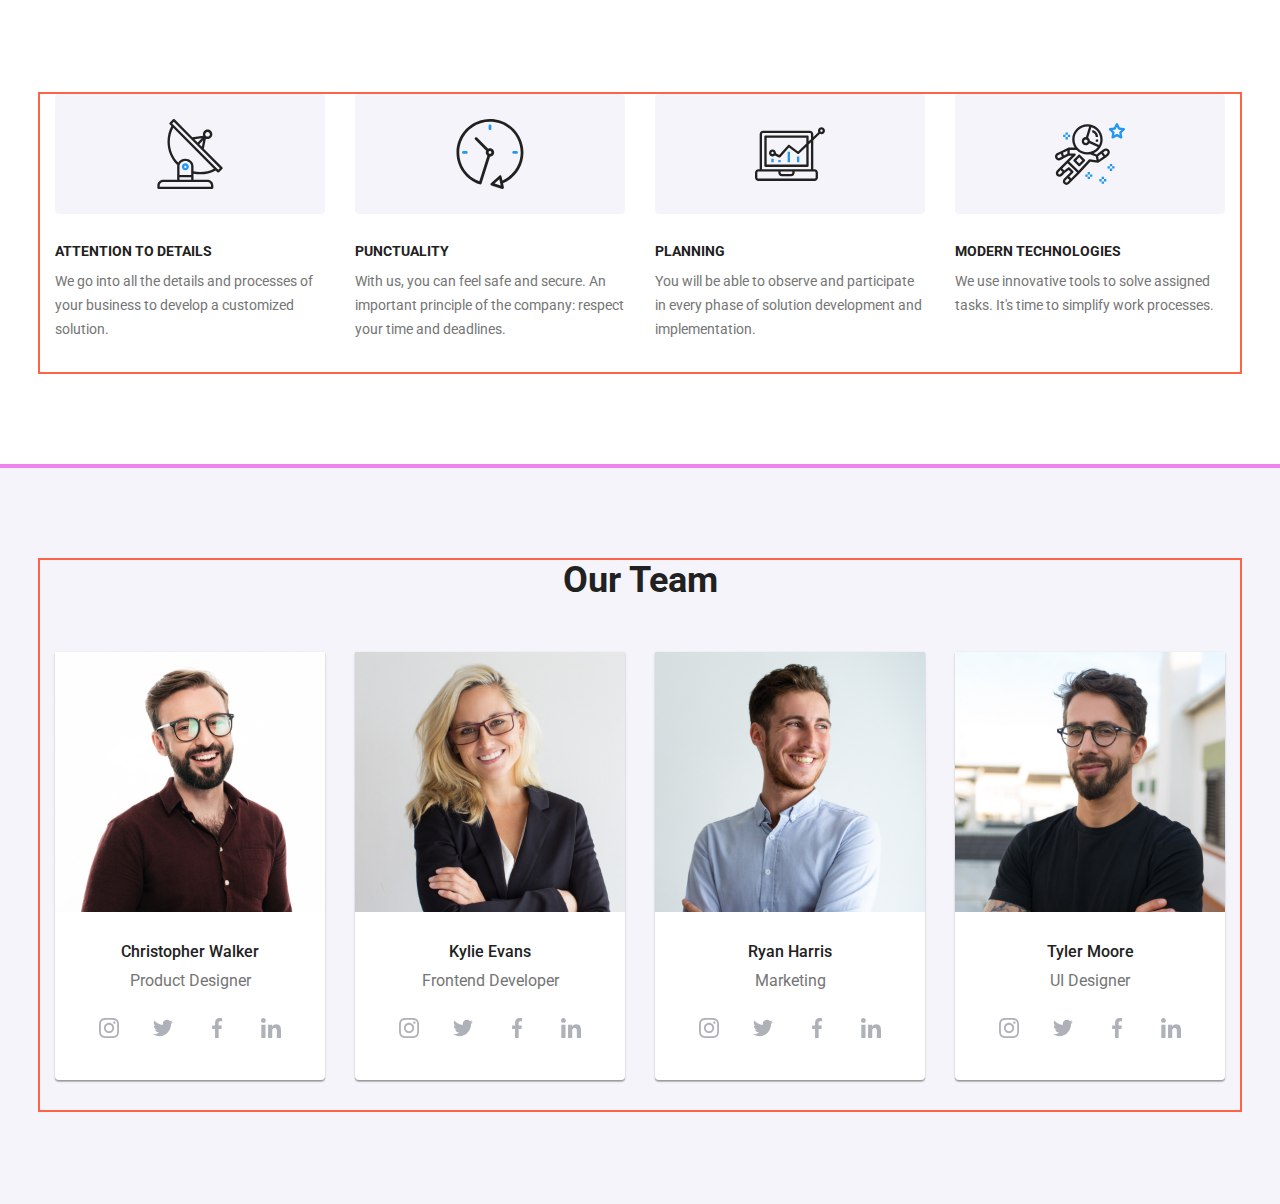
==== commit bf65490a: "adaptiv_teams" ====
--- a/index.html
+++ b/index.html
@@ -39,7 +39,7 @@
 
 
 
-    <header class="header">
+    <!-- <header class="header">
         <div class="conteiner ">
             <div class="header-flex">
                 <nav class="nav">
@@ -73,20 +73,20 @@
                 </ul>
             </div>
         </div>
-    </header>
+    </header> -->
 
     <main>
         <!-- Hero -->
-        <section class="hero">
+        <!-- <section class="hero">
             <div class="conteiner">
                 <h1 class="hero-title">EFFECTIVE SOLUTIONS FOR YOUR BUSINESS</h1>
-                <!-- <a href="">Заказать услугу</a> -->
+               
                 <button type="button" class="btn-accent" data-modal-open>Request our service</button>
             </div>
-        </section>
+        </section> -->
         <!-- features -->
         <section class="features">
-            <div class="conteiner d-flex">
+            <div class="conteiner ">
                 <h2 class="visually-hidden">O нас</h2>
                 <ul class="features-list list">
                     <li class="features-list__items">
@@ -138,7 +138,7 @@
             </div>
         </section>
         <!-- about -->
-        <section class="about">
+        <!-- <section class="about">
             <div class="conteiner">
                 <h2 class="section-title">What we do</h2>
                 <ul class="about-list list">
@@ -153,7 +153,7 @@
                     </li>
                 </ul>
             </div>
-        </section>
+        </section> -->
         <!--  teams  -->
         <section class="team">
             <div class="conteiner">
@@ -272,7 +272,8 @@
         </section>
 
         <!----------  Companys------- -->
-        <section class="company">
+
+        <!-- <section class="company">
             <div class="conteiner">
                 <h2 class="section-title">Regular Customers</h2>
                 <ul class="company-list list">
@@ -315,10 +316,10 @@
                 </ul>
             </div>
 
-        </section>
+        </section> -->
     </main>
     <!-- footer -->
-    <footer>
+    <!-- <footer>
         <section class="footer">
             <div class="conteiner footer-flex">
                 <div class="footer-contacts">
@@ -374,7 +375,7 @@
                 </form>
             </div>
         </section>
-    </footer>
+    </footer> -->
 
 
     <!-- ------ Modal---- -->
--- a/css/main.min.css
+++ b/css/main.min.css
@@ -1 +1 @@
-p,h1,h2,h3,h4,h5,h6{margin:0}.list{padding:0;margin:0;list-style:none}.link{text-decoration:none}img{display:block}a{display:inline-block}section{outline:2px solid violet}.d-flex{display:-webkit-box;display:-ms-flexbox;display:flex}:root{--primary-text-color: #212121;--secondary-text-color: #757575;--white-text-color: #ffffff;--accent-color: #2196f3;--BGC-basic: #ffffff;--BGC-secondary: #f5f4fa;--BGC-black: #2f303a}body{background:var(--BGC-basic);color:var(--primary-text-color);font-family:Roboto,sans-serif;margin:0}.section-title{font-weight:700;font-size:36px;line-height:1.16;text-align:center;margin-bottom:50px}.btn-accent{background-color:var(--accent-color);color:var(--white-text-color);font-weight:700;font-size:16px;line-height:1.88;font-family:inherit;cursor:pointer;-webkit-box-align:center;-ms-flex-align:center;align-items:center;text-align:center;-webkit-box-shadow:0px 4px 4px rgba(0,0,0,.15);box-shadow:0px 4px 4px rgba(0,0,0,.15);border-radius:4px;padding:10px 20px;margin:auto;border-style:none}.conteiner{width:1200px;margin-left:auto;margin-right:auto;padding-left:15px;padding-right:15px;outline:2px solid tomato}.visually-hidden{position:absolute;white-space:nowrap;width:1px;height:1px;overflow:hidden;border:0;padding:0;clip:rect(0 0 0 0);-webkit-clip-path:inset(50%);clip-path:inset(50%);margin:-1px}.nav-list .link.current{position:relative;color:var(--accent-color)}.nav-list .link.current::after{position:absolute;content:" ";width:100%;height:4px;background:var(--accent-color);border-radius:2px;bottom:0;left:0}.backdrop{position:fixed;top:0;width:100%;height:100%;background:rgba(0,0,0,.2);-webkit-transition:opacity 250ms,visibility 250ms;transition:opacity 250ms,visibility 250ms}.modal{position:absolute;top:50%;left:50%;-webkit-transform:translate(-50%, -50%);transform:translate(-50%, -50%);min-width:528px;min-height:581px;background-color:var(--BGC-basic);-webkit-box-shadow:0px 1px 3px rgba(0,0,0,.12),0px 1px 1px rgba(0,0,0,.14),0px 2px 1px rgba(0,0,0,.2);box-shadow:0px 1px 3px rgba(0,0,0,.12),0px 1px 1px rgba(0,0,0,.14),0px 2px 1px rgba(0,0,0,.2);border-radius:4px;padding:40px}.modal__btn{position:absolute;top:8px;right:8px;width:30px;height:30px;border-radius:50%;border:1px solid rgba(0,0,0,.1);background-color:rgba(0,0,0,0)}.modal__icon{fill:var(--primary-text-color)}.modal__btn:hover .modal__icon,.modal__btn:focus .modal__icon{fill:var(--accent-color)}.is-hidden{opacity:0;pointer-events:none;visibility:hidden}.modal-title{font-weight:700;font-size:20px;line-height:23px;text-align:center;letter-spacing:.03em;color:var(--primary-text-color);padding-bottom:12px}.form-field__text{display:block;font-weight:400;font-size:12px;line-height:1.16;letter-spacing:.01em;color:#757575;margin-bottom:4px}.input-wrap__input{width:100%;height:40px;padding-left:42px;border:1px solid rgba(33,33,33,.2);border-radius:4px;background-color:rgba(0,0,0,0);outline:none}.input-wrap__input:focus,.input-wrap__input:hover{border-color:var(--accent-color)}.input-wrap{position:relative}.input-wrap__icon{position:absolute;top:50%;left:12px;-webkit-transform:translateY(-50%);transform:translateY(-50%)}.input-wrap__input:focus+.input-wrap__icon,.input-wrap__input:hover+.input-wrap__icon{fill:var(--accent-color)}.form-field{margin-bottom:10px}.form-field__modal-text{width:100%;height:120px;padding:12px 16px;font-weight:400;font-size:12px;line-height:1.16;letter-spacing:.01em;resize:none;color:rgba(117,117,117,.5);border:1px solid rgba(33,33,33,.2);border-radius:4px;outline:none}.form-field__modal-text:focus,.form-field__modal-text:hover{border:1px solid var(--accent-color)}.check__text{display:-webkit-box;display:-ms-flexbox;display:flex;-webkit-box-align:center;-ms-flex-align:center;align-items:center;font-weight:400;font-size:14px;line-height:1.7;letter-spacing:.03em;color:#757575}.check__text::before{content:"";width:16px;height:15px;border:2px solid var(--primary-text-color);border-radius:3px;margin-right:8px}.check__input:checked+.check__text::before{background-color:var(--accent-color);background-image:url(../img/check.svg);background-repeat:no-repeat;background-position:center;background-size:contain;border:rgba(0,0,0,0)}.submit-btn{display:block;width:200px;height:50px;margin-top:30px}.header-flex{display:-webkit-box;display:-ms-flexbox;display:flex;-webkit-box-align:center;-ms-flex-align:center;align-items:center}.nav{display:-webkit-box;display:-ms-flexbox;display:flex}.logo{display:-webkit-box;display:-ms-flexbox;display:flex;color:var(--primary-text-color);font-family:Raleway,sans-serif;font-weight:700;font-size:26px;line-height:1.19;text-decoration:none;margin-right:93px;-webkit-transition:color 250ms cubic-bezier(0.4, 0, 0.2, 1);transition:color 250ms cubic-bezier(0.4, 0, 0.2, 1)}.logo:hover,.logo:focus{color:var(--accent-color)}.nav>.logo{padding-top:24px;padding-bottom:25px}.nav-logo{color:var(--accent-color)}.nav-logo:hover,.nav-logo:focus{color:var(--accent-color)}.nav-list{display:-webkit-box;display:-ms-flexbox;display:flex}.nav-list__item+.nav-list__item{margin-left:50px}.nav-list__link{display:block;color:var(--secondary-text-color);font-weight:500;font-size:14px;line-height:1.14;padding:32px 0;-webkit-transition:color 250ms cubic-bezier(0.4, 0, 0.2, 1);transition:color 250ms cubic-bezier(0.4, 0, 0.2, 1)}.nav-list__link:hover,.nav-list__link:focus{color:var(--accent-color)}.contacts-list{display:-webkit-box;display:-ms-flexbox;display:flex;margin-left:auto;-webkit-box-align:center;-ms-flex-align:center;align-items:center}.contacts-list__link{display:-webkit-box;display:-ms-flexbox;display:flex;-webkit-box-align:center;-ms-flex-align:center;align-items:center;color:var(--secondary-text-color);font-weight:500;font-size:14px;line-height:1.14px;padding:32px 0;-webkit-transition:color 250ms cubic-bezier(0.4, 0, 0.2, 1);transition:color 250ms cubic-bezier(0.4, 0, 0.2, 1)}.contacts-list__link:hover,.contacts-list__link:focus{color:var(--accent-color);fill:var(--accent-color)}.contacts-list__item{display:-webkit-box;display:-ms-flexbox;display:flex;-webkit-box-align:center;-ms-flex-align:center;align-items:center;margin-left:40px}.contacts-list__icon{fill:currentColor;margin-right:10px}.contacts-list__item+.contacts-list__item{margin-left:40px}.hero{max-width:1600px;height:600px;margin:0 auto;padding-top:200px;padding-bottom:200px;text-align:center;background-color:var(--BGC-black);background-image:-webkit-gradient(linear, left top, left bottom, from(rgba(47, 48, 58, 0.4)), to(rgba(47, 48, 58, 0.4))),url(../img/overley.jpg);background-image:linear-gradient(rgba(47, 48, 58, 0.4), rgba(47, 48, 58, 0.4)),url(../img/overley.jpg);background-repeat:no-repeat;background-position:center;background-size:cover}.hero-title{max-width:696px;margin:0 auto 30px auto;color:var(--white-text-color);font-weight:900;font-size:44px;line-height:1.36;text-align:center}.features{padding:94px 0}.features-list{display:-webkit-box;display:-ms-flexbox;display:flex}.features-list__wrap{display:-webkit-box;display:-ms-flexbox;display:flex;-webkit-box-align:center;-ms-flex-align:center;align-items:center;-webkit-box-pack:center;-ms-flex-pack:center;justify-content:center;background:#f5f4fa;border-radius:4px;width:270px;height:120px;margin-bottom:30px}.features-list__title{font-weight:700;font-size:14px;line-height:1.14;margin-bottom:10px}.features-list_text{color:var(--secondary-text-color);font-weight:400;font-size:14px;line-height:1.71}.features-list__items+.features-list__items{margin-left:30px}.about{padding:94px 0}.about-list{display:-webkit-box;display:-ms-flexbox;display:flex;-webkit-box-pack:justify;-ms-flex-pack:justify;justify-content:space-between}.about-list__item{position:relative}.about-list__text{position:absolute;bottom:0;width:370px;height:70px;font-weight:700;font-size:14px;line-height:1.14;text-align:center;letter-spacing:.03em;text-transform:uppercase;padding:27px 110px;color:var(--white-text-color);background:rgba(47,48,58,.8)}.team{padding:94px 0}.team-list{display:-webkit-box;display:-ms-flexbox;display:flex}.team-list__item{display:-webkit-box;display:-ms-flexbox;display:flex;-webkit-box-orient:vertical;-webkit-box-direction:normal;-ms-flex-direction:column;flex-direction:column;-webkit-box-align:center;-ms-flex-align:center;align-items:center}.team-list__item:not(:first-child){margin-left:30px}.team-list__picture{margin-bottom:30px}.team-list__title{font-weight:500;font-size:16px;line-height:1.19;margin-bottom:10px}.team-list__text{color:var(--secondary-text-color);font-weight:400;font-size:16px;line-height:1.19;margin-bottom:16px}.social{display:-webkit-box;display:-ms-flexbox;display:flex;-webkit-box-pack:center;-ms-flex-pack:center;justify-content:center;-webkit-box-align:center;-ms-flex-align:center;align-items:center}.social__item{margin-bottom:30px}.social__link{width:44px;height:44px;border-radius:50%;color:#afb1b8;display:-webkit-box;display:-ms-flexbox;display:flex;-webkit-box-pack:center;-ms-flex-pack:center;justify-content:center;-webkit-box-align:center;-ms-flex-align:center;align-items:center;-webkit-transition:color 250ms cubic-bezier(0.4, 0, 0.2, 1),background-color 250ms cubic-bezier(0.4, 0, 0.2, 1);transition:color 250ms cubic-bezier(0.4, 0, 0.2, 1),background-color 250ms cubic-bezier(0.4, 0, 0.2, 1)}.social__link:hover,.social__link:focus{background-color:var(--accent-color);color:var(--white-text-color)}.social__icon{display:-webkit-box;display:-ms-flexbox;display:flex;fill:currentColor}.social__item+.social__item{margin-left:10px}.company{padding:94px 0 94px 0}.company-list{display:-webkit-box;display:-ms-flexbox;display:flex;-webkit-box-pack:justify;-ms-flex-pack:justify;justify-content:space-between;-webkit-box-align:center;-ms-flex-align:center;align-items:center}.company-list__link{display:-webkit-box;display:-ms-flexbox;display:flex;-webkit-box-pack:center;-ms-flex-pack:center;justify-content:center;-webkit-box-align:center;-ms-flex-align:center;align-items:center;width:170px;height:92px;color:#afb1b8;border:1px solid #afb1b8;border-radius:4px;-webkit-transition:color 250ms cubic-bezier(0.4, 0, 0.2, 1),border 250ms cubic-bezier(0.4, 0, 0.2, 1);transition:color 250ms cubic-bezier(0.4, 0, 0.2, 1),border 250ms cubic-bezier(0.4, 0, 0.2, 1)}.company-list__link:hover,.company-list__link:focus{color:var(--accent-color);border:1px solid #2196f3}.company-list__icon{fill:currentColor}.company-list__item+.company-list__item{margin-left:30px}.footer{background-color:var(--BGC-black);color:var(--white-text-color);padding:60px 0 60px 0}.footer-flex{display:-webkit-box;display:-ms-flexbox;display:flex}.footer-contacts{-webkit-box-flex:1;-ms-flex-positive:1;flex-grow:1}.footer-logo{display:-webkit-box;display:-ms-flexbox;display:flex;color:var(--white-text-color);font-family:Raleway,sans-serif;font-weight:700;font-size:26px;line-height:1.19;text-decoration:none;-webkit-transition:color 250ms cubic-bezier(0.4, 0, 0.2, 1);transition:color 250ms cubic-bezier(0.4, 0, 0.2, 1)}.footer-logo:hover,.footer-logo:focus{color:var(--accent-color)}.footer-logo__web{display:inline-block;color:var(--accent-color);margin-bottom:28px}.footer-list__item{margin-bottom:12px}.footer-list__link{color:rgba(255,255,255,.6);font-weight:400;font-size:14px;line-height:1.71}.footer-list__link--hover{color:var(--white-text-color);-webkit-transition:color 250ms cubic-bezier(0.4, 0, 0.2, 1);transition:color 250ms cubic-bezier(0.4, 0, 0.2, 1)}.footer-list__link--hover:hover,.footer-list__link--hover:focus{color:var(--accent-color)}.social-foot{-webkit-box-orient:vertical;-webkit-box-direction:normal;-ms-flex-direction:column;flex-direction:column;margin-left:70px}.footer-title{font-weight:700;font-size:14px;line-height:1.14;letter-spacing:.03em;text-transform:uppercase;color:var(--white-text-color);margin-bottom:20px;margin-top:15px}.soc-foot-list{display:-webkit-box;display:-ms-flexbox;display:flex}.soc-foot-list__item+.soc-foot-list__item{margin-left:10px}.soc-foot-list__link{width:44px;height:44px;border-radius:50%;display:-webkit-box;display:-ms-flexbox;display:flex;-webkit-box-pack:center;-ms-flex-pack:center;justify-content:center;-webkit-box-align:center;-ms-flex-align:center;align-items:center;color:var(--white-text-color);background-color:rgba(255,255,255,.1);-webkit-transition:background-color 250ms cubic-bezier(0.4, 0, 0.2, 1);transition:background-color 250ms cubic-bezier(0.4, 0, 0.2, 1)}.soc-foot-list__link:hover,.soc-foot-list__link:focus{background-color:var(--accent-color)}.soc-foot-list__icon{fill:currentColor}.footer-form{display:-webkit-box;display:-ms-flexbox;display:flex;margin-left:93px}.footer-form__title{display:block;font-weight:700;font-size:14px;line-height:1.14;letter-spacing:.03em;text-transform:uppercase;color:#fff;margin-top:15px;margin-bottom:20px}.footer-form__input{border:1px solid rgba(255,255,255,.3);-webkit-filter:drop-shadow(0px 4px 4px rgba(0, 0, 0, 0.15));filter:drop-shadow(0px 4px 4px rgba(0, 0, 0, 0.15));border-radius:4px;background-color:rgba(0,0,0,0);width:358px;height:50px;margin-right:12px;padding:15px 16px}.footer-form__btn{display:-webkit-inline-box;display:-ms-inline-flexbox;display:inline-flex;-webkit-box-align:center;-ms-flex-align:center;align-items:center;padding:10px 28px 10px 43px;width:200px;height:50px;font-weight:700;font-size:16px;line-height:1.88;letter-spacing:.06em;margin-top:px;color:#fff}.footer-form__btn:hover,.footer-form__btn:focus{background-color:rgba(33,150,243,.9)}.footer-form__icon{margin-left:25px}/*# sourceMappingURL=main.min.css.map */+p,h1,h2,h3,h4,h5,h6{margin:0}.list{padding:0;margin:0;list-style:none}.link{text-decoration:none}img{display:block;width:100%}a{display:inline-block}section{outline:2px solid violet}.d-flex{display:-webkit-box;display:-ms-flexbox;display:flex}:root{--primary-text-color: #212121;--secondary-text-color: #757575;--white-text-color: #ffffff;--accent-color: #2196f3;--BGC-basic: #ffffff;--BGC-secondary: #f5f4fa;--BGC-black: #2f303a}body{background:var(--BGC-basic);color:var(--primary-text-color);font-family:Roboto,sans-serif;margin:0}.section-title{font-weight:700;font-size:36px;line-height:1.16;text-align:center;margin-bottom:50px}.btn-accent{background-color:var(--accent-color);color:var(--white-text-color);font-weight:700;font-size:16px;line-height:1.88;font-family:inherit;cursor:pointer;-webkit-box-align:center;-ms-flex-align:center;align-items:center;text-align:center;-webkit-box-shadow:0px 4px 4px rgba(0,0,0,.15);box-shadow:0px 4px 4px rgba(0,0,0,.15);border-radius:4px;padding:10px 20px;margin:auto;border-style:none}.conteiner{width:100%;margin-left:auto;margin-right:auto;padding-left:15px;padding-right:15px;outline:2px solid tomato}@media screen and (min-width: 480px){.conteiner{width:480px}}@media screen and (min-width: 768px){.conteiner{width:768px}}@media screen and (min-width: 1200px){.conteiner{width:1200px}}.visually-hidden{position:absolute;white-space:nowrap;width:1px;height:1px;overflow:hidden;border:0;padding:0;clip:rect(0 0 0 0);-webkit-clip-path:inset(50%);clip-path:inset(50%);margin:-1px}.nav-list .link.current{position:relative;color:var(--accent-color)}.nav-list .link.current::after{position:absolute;content:" ";width:100%;height:4px;background:var(--accent-color);border-radius:2px;bottom:0;left:0}.backdrop{position:fixed;top:0;width:100%;height:100%;background:rgba(0,0,0,.2);-webkit-transition:opacity 250ms,visibility 250ms;transition:opacity 250ms,visibility 250ms}.modal{position:absolute;top:50%;left:50%;-webkit-transform:translate(-50%, -50%);transform:translate(-50%, -50%);min-width:528px;min-height:581px;background-color:var(--BGC-basic);-webkit-box-shadow:0px 1px 3px rgba(0,0,0,.12),0px 1px 1px rgba(0,0,0,.14),0px 2px 1px rgba(0,0,0,.2);box-shadow:0px 1px 3px rgba(0,0,0,.12),0px 1px 1px rgba(0,0,0,.14),0px 2px 1px rgba(0,0,0,.2);border-radius:4px;padding:40px}.modal__btn{position:absolute;top:8px;right:8px;width:30px;height:30px;border-radius:50%;border:1px solid rgba(0,0,0,.1);background-color:rgba(0,0,0,0)}.modal__icon{fill:var(--primary-text-color)}.modal__btn:hover .modal__icon,.modal__btn:focus .modal__icon{fill:var(--accent-color)}.is-hidden{opacity:0;pointer-events:none;visibility:hidden}.modal-title{font-weight:700;font-size:20px;line-height:23px;text-align:center;letter-spacing:.03em;color:var(--primary-text-color);padding-bottom:12px}.form-field__text{display:block;font-weight:400;font-size:12px;line-height:1.16;letter-spacing:.01em;color:#757575;margin-bottom:4px}.input-wrap__input{width:100%;height:40px;padding-left:42px;border:1px solid rgba(33,33,33,.2);border-radius:4px;background-color:rgba(0,0,0,0);outline:none}.input-wrap__input:focus,.input-wrap__input:hover{border-color:var(--accent-color)}.input-wrap{position:relative}.input-wrap__icon{position:absolute;top:50%;left:12px;-webkit-transform:translateY(-50%);transform:translateY(-50%)}.input-wrap__input:focus+.input-wrap__icon,.input-wrap__input:hover+.input-wrap__icon{fill:var(--accent-color)}.form-field{margin-bottom:10px}.form-field__modal-text{width:100%;height:120px;padding:12px 16px;font-weight:400;font-size:12px;line-height:1.16;letter-spacing:.01em;resize:none;color:rgba(117,117,117,.5);border:1px solid rgba(33,33,33,.2);border-radius:4px;outline:none}.form-field__modal-text:focus,.form-field__modal-text:hover{border:1px solid var(--accent-color)}.check__text{display:-webkit-box;display:-ms-flexbox;display:flex;-webkit-box-align:center;-ms-flex-align:center;align-items:center;font-weight:400;font-size:14px;line-height:1.7;letter-spacing:.03em;color:#757575}.check__text::before{content:"";width:16px;height:15px;border:2px solid var(--primary-text-color);border-radius:3px;margin-right:8px}.check__input:checked+.check__text::before{background-color:var(--accent-color);background-image:url(../img/check.svg);background-repeat:no-repeat;background-position:center;background-size:contain;border:rgba(0,0,0,0)}.submit-btn{display:block;width:200px;height:50px;margin-top:30px}.header-flex{display:-webkit-box;display:-ms-flexbox;display:flex;-webkit-box-align:center;-ms-flex-align:center;align-items:center}.nav{display:-webkit-box;display:-ms-flexbox;display:flex}.logo{display:-webkit-box;display:-ms-flexbox;display:flex;color:var(--primary-text-color);font-family:Raleway,sans-serif;font-weight:700;font-size:26px;line-height:1.19;text-decoration:none;margin-right:93px;-webkit-transition:color 250ms cubic-bezier(0.4, 0, 0.2, 1);transition:color 250ms cubic-bezier(0.4, 0, 0.2, 1)}.logo:hover,.logo:focus{color:var(--accent-color)}.nav>.logo{padding-top:24px;padding-bottom:25px}.nav-logo{color:var(--accent-color)}.nav-logo:hover,.nav-logo:focus{color:var(--accent-color)}.nav-list{display:-webkit-box;display:-ms-flexbox;display:flex}.nav-list__item+.nav-list__item{margin-left:50px}.nav-list__link{display:block;color:var(--secondary-text-color);font-weight:500;font-size:14px;line-height:1.14;padding:32px 0;-webkit-transition:color 250ms cubic-bezier(0.4, 0, 0.2, 1);transition:color 250ms cubic-bezier(0.4, 0, 0.2, 1)}.nav-list__link:hover,.nav-list__link:focus{color:var(--accent-color)}.contacts-list{display:-webkit-box;display:-ms-flexbox;display:flex;margin-left:auto;-webkit-box-align:center;-ms-flex-align:center;align-items:center}.contacts-list__link{display:-webkit-box;display:-ms-flexbox;display:flex;-webkit-box-align:center;-ms-flex-align:center;align-items:center;color:var(--secondary-text-color);font-weight:500;font-size:14px;line-height:1.14px;padding:32px 0;-webkit-transition:color 250ms cubic-bezier(0.4, 0, 0.2, 1);transition:color 250ms cubic-bezier(0.4, 0, 0.2, 1)}.contacts-list__link:hover,.contacts-list__link:focus{color:var(--accent-color);fill:var(--accent-color)}.contacts-list__item{display:-webkit-box;display:-ms-flexbox;display:flex;-webkit-box-align:center;-ms-flex-align:center;align-items:center;margin-left:40px}.contacts-list__icon{fill:currentColor;margin-right:10px}.contacts-list__item+.contacts-list__item{margin-left:40px}.hero{max-width:1600px;height:600px;margin:0 auto;padding-top:200px;padding-bottom:200px;text-align:center;background-color:var(--BGC-black);background-image:-webkit-gradient(linear, left top, left bottom, from(rgba(47, 48, 58, 0.4)), to(rgba(47, 48, 58, 0.4))),url(../img/overley.jpg);background-image:linear-gradient(rgba(47, 48, 58, 0.4), rgba(47, 48, 58, 0.4)),url(../img/overley.jpg);background-repeat:no-repeat;background-position:center;background-size:cover}.hero-title{max-width:696px;margin:0 auto 30px auto;color:var(--white-text-color);font-weight:900;font-size:44px;line-height:1.36;text-align:center}.features{padding:60px 0}@media screen and (min-width: 1200px){.features{padding:94px 0}}@media screen and (min-width: 768px){.features-list{display:-webkit-box;display:-ms-flexbox;display:flex;-ms-flex-wrap:wrap;flex-wrap:wrap;margin-left:-30px}}.features-list__wrap{display:-webkit-box;display:-ms-flexbox;display:flex;-webkit-box-align:center;-ms-flex-align:center;align-items:center;-webkit-box-pack:center;-ms-flex-pack:center;justify-content:center;background:#f5f4fa;border-radius:4px;width:100%;height:120px;margin-bottom:30px}.features-list__title{font-weight:700;font-size:14px;line-height:1.14;margin-bottom:10px}.features-list__text{color:var(--secondary-text-color);font-weight:400;font-size:14px;line-height:1.71}@media screen and (min-width: 480px){.features-list__items{margin-bottom:30px}}@media screen and (min-width: 768px){.features-list__items{width:calc(50% - 30px);margin-left:30px}}@media screen and (min-width: 1200px){.features-list__items{width:calc(25% - 30px)}}.about{padding:94px 0}.about-list{display:-webkit-box;display:-ms-flexbox;display:flex;-webkit-box-pack:justify;-ms-flex-pack:justify;justify-content:space-between}.about-list__item{position:relative}.about-list__text{position:absolute;bottom:0;width:370px;height:70px;font-weight:700;font-size:14px;line-height:1.14;text-align:center;letter-spacing:.03em;text-transform:uppercase;padding:27px 110px;color:var(--white-text-color);background:rgba(47,48,58,.8)}.team{padding:60px 0;background:#f5f4fa}@media screen and (min-width: 1200px){.team{padding:94px 0}}@media screen and (min-width: 768px){.team-list{display:-webkit-box;display:-ms-flexbox;display:flex;-ms-flex-wrap:wrap;flex-wrap:wrap;margin-left:-30px}}.team-list__item{display:-webkit-box;display:-ms-flexbox;display:flex;-webkit-box-orient:vertical;-webkit-box-direction:normal;-ms-flex-direction:column;flex-direction:column;-webkit-box-align:center;-ms-flex-align:center;align-items:center;background-color:#fff;-webkit-box-shadow:0px 1px 3px rgba(0,0,0,.12),0px 1px 1px rgba(0,0,0,.14),0px 2px 1px rgba(0,0,0,.2);box-shadow:0px 1px 3px rgba(0,0,0,.12),0px 1px 1px rgba(0,0,0,.14),0px 2px 1px rgba(0,0,0,.2);border-radius:0px 0px 4px 4px}@media screen and (min-width: 480px){.team-list__item{margin-bottom:30px}}@media screen and (min-width: 768px){.team-list__item{width:calc(50% - 30px);margin-left:30px}}@media screen and (min-width: 1200px){.team-list__item{width:calc(25% - 30px)}}.team-list__picture{margin-bottom:30px}.team-list__title{font-weight:500;font-size:16px;line-height:1.19;margin-bottom:10px}.team-list__text{color:var(--secondary-text-color);font-weight:400;font-size:16px;line-height:1.19;margin-bottom:16px}.social{display:-webkit-box;display:-ms-flexbox;display:flex;-webkit-box-pack:center;-ms-flex-pack:center;justify-content:center;-webkit-box-align:center;-ms-flex-align:center;align-items:center}.social__item{margin-bottom:30px}.social__link{width:44px;height:44px;border-radius:50%;color:#afb1b8;display:-webkit-box;display:-ms-flexbox;display:flex;-webkit-box-pack:center;-ms-flex-pack:center;justify-content:center;-webkit-box-align:center;-ms-flex-align:center;align-items:center;-webkit-transition:color 250ms cubic-bezier(0.4, 0, 0.2, 1),background-color 250ms cubic-bezier(0.4, 0, 0.2, 1);transition:color 250ms cubic-bezier(0.4, 0, 0.2, 1),background-color 250ms cubic-bezier(0.4, 0, 0.2, 1)}.social__link:hover,.social__link:focus{background-color:var(--accent-color);color:var(--white-text-color)}.social__icon{display:-webkit-box;display:-ms-flexbox;display:flex;fill:currentColor}.social__item+.social__item{margin-left:10px}.company{padding:94px 0 94px 0}.company-list{display:-webkit-box;display:-ms-flexbox;display:flex;-webkit-box-pack:justify;-ms-flex-pack:justify;justify-content:space-between;-webkit-box-align:center;-ms-flex-align:center;align-items:center}.company-list__link{display:-webkit-box;display:-ms-flexbox;display:flex;-webkit-box-pack:center;-ms-flex-pack:center;justify-content:center;-webkit-box-align:center;-ms-flex-align:center;align-items:center;width:170px;height:92px;color:#afb1b8;border:1px solid #afb1b8;border-radius:4px;-webkit-transition:color 250ms cubic-bezier(0.4, 0, 0.2, 1),border 250ms cubic-bezier(0.4, 0, 0.2, 1);transition:color 250ms cubic-bezier(0.4, 0, 0.2, 1),border 250ms cubic-bezier(0.4, 0, 0.2, 1)}.company-list__link:hover,.company-list__link:focus{color:var(--accent-color);border:1px solid #2196f3}.company-list__icon{fill:currentColor}.company-list__item+.company-list__item{margin-left:30px}.footer{background-color:var(--BGC-black);color:var(--white-text-color);padding:60px 0 60px 0}.footer-flex{display:-webkit-box;display:-ms-flexbox;display:flex}.footer-contacts{-webkit-box-flex:1;-ms-flex-positive:1;flex-grow:1}.footer-logo{display:-webkit-box;display:-ms-flexbox;display:flex;color:var(--white-text-color);font-family:Raleway,sans-serif;font-weight:700;font-size:26px;line-height:1.19;text-decoration:none;-webkit-transition:color 250ms cubic-bezier(0.4, 0, 0.2, 1);transition:color 250ms cubic-bezier(0.4, 0, 0.2, 1)}.footer-logo:hover,.footer-logo:focus{color:var(--accent-color)}.footer-logo__web{display:inline-block;color:var(--accent-color);margin-bottom:28px}.footer-list__item{margin-bottom:12px}.footer-list__link{color:rgba(255,255,255,.6);font-weight:400;font-size:14px;line-height:1.71}.footer-list__link--hover{color:var(--white-text-color);-webkit-transition:color 250ms cubic-bezier(0.4, 0, 0.2, 1);transition:color 250ms cubic-bezier(0.4, 0, 0.2, 1)}.footer-list__link--hover:hover,.footer-list__link--hover:focus{color:var(--accent-color)}.social-foot{-webkit-box-orient:vertical;-webkit-box-direction:normal;-ms-flex-direction:column;flex-direction:column;margin-left:70px}.footer-title{font-weight:700;font-size:14px;line-height:1.14;letter-spacing:.03em;text-transform:uppercase;color:var(--white-text-color);margin-bottom:20px;margin-top:15px}.soc-foot-list{display:-webkit-box;display:-ms-flexbox;display:flex}.soc-foot-list__item+.soc-foot-list__item{margin-left:10px}.soc-foot-list__link{width:44px;height:44px;border-radius:50%;display:-webkit-box;display:-ms-flexbox;display:flex;-webkit-box-pack:center;-ms-flex-pack:center;justify-content:center;-webkit-box-align:center;-ms-flex-align:center;align-items:center;color:var(--white-text-color);background-color:rgba(255,255,255,.1);-webkit-transition:background-color 250ms cubic-bezier(0.4, 0, 0.2, 1);transition:background-color 250ms cubic-bezier(0.4, 0, 0.2, 1)}.soc-foot-list__link:hover,.soc-foot-list__link:focus{background-color:var(--accent-color)}.soc-foot-list__icon{fill:currentColor}.footer-form{display:-webkit-box;display:-ms-flexbox;display:flex;margin-left:93px}.footer-form__title{display:block;font-weight:700;font-size:14px;line-height:1.14;letter-spacing:.03em;text-transform:uppercase;color:#fff;margin-top:15px;margin-bottom:20px}.footer-form__input{border:1px solid rgba(255,255,255,.3);-webkit-filter:drop-shadow(0px 4px 4px rgba(0, 0, 0, 0.15));filter:drop-shadow(0px 4px 4px rgba(0, 0, 0, 0.15));border-radius:4px;background-color:rgba(0,0,0,0);width:358px;height:50px;margin-right:12px;padding:15px 16px}.footer-form__btn{display:-webkit-inline-box;display:-ms-inline-flexbox;display:inline-flex;-webkit-box-align:center;-ms-flex-align:center;align-items:center;padding:10px 28px 10px 43px;width:200px;height:50px;font-weight:700;font-size:16px;line-height:1.88;letter-spacing:.06em;margin-top:px;color:#fff}.footer-form__btn:hover,.footer-form__btn:focus{background-color:rgba(33,150,243,.9)}.footer-form__icon{margin-left:25px}/*# sourceMappingURL=main.min.css.map */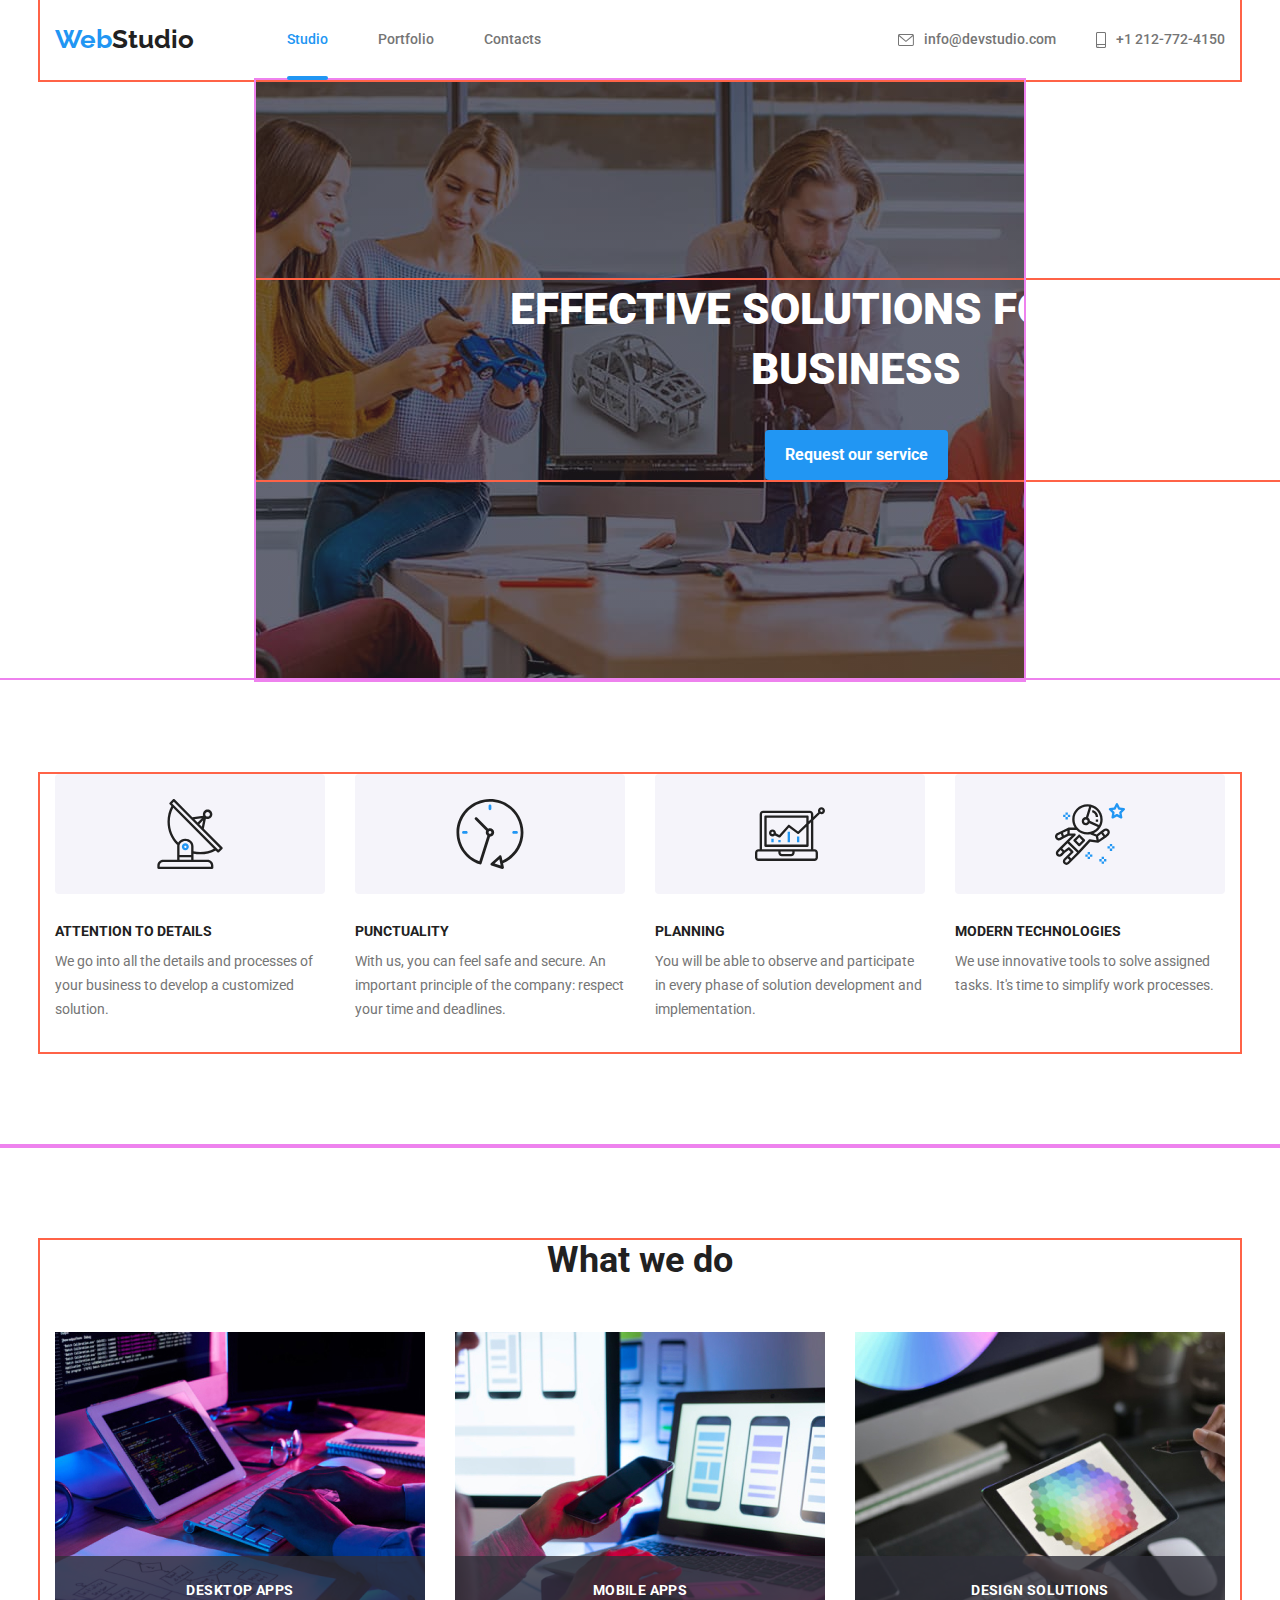
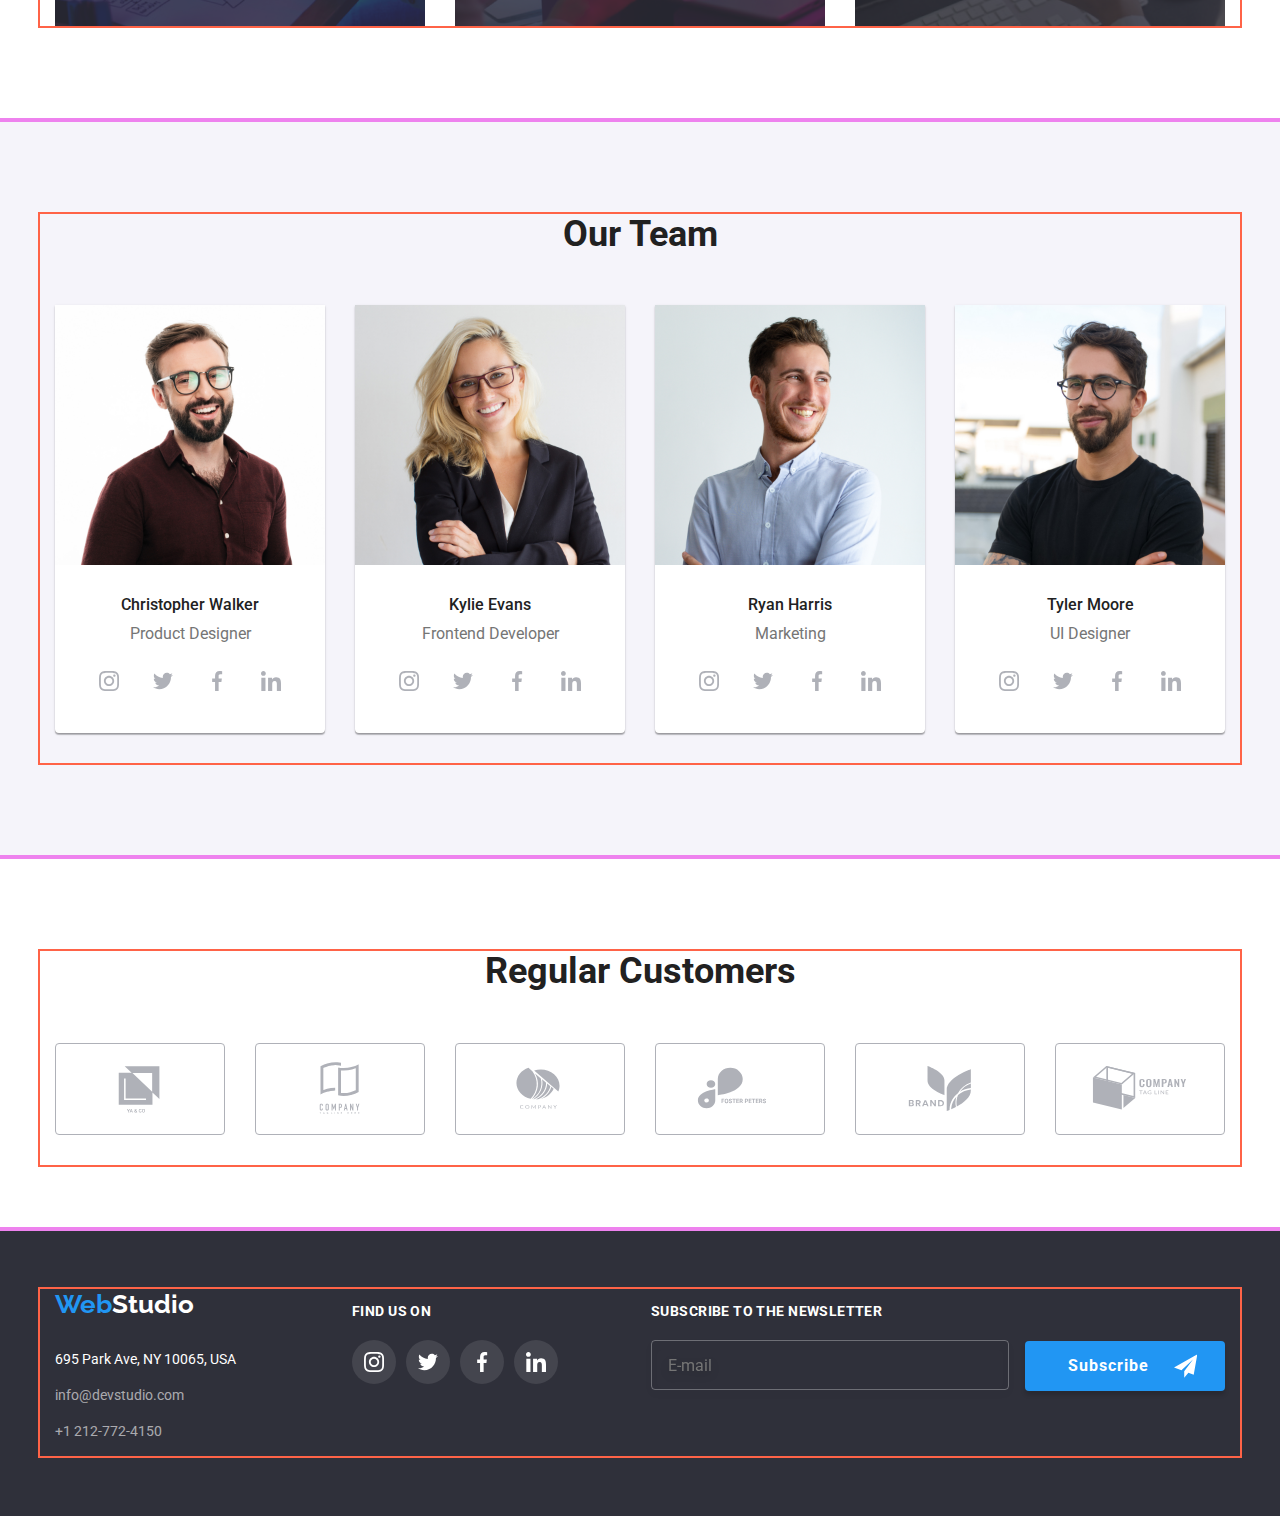
==== commit 9fa250c6: "adapt_portfolio" ====
--- a/index.html
+++ b/index.html
@@ -39,7 +39,7 @@
 
 
 
-    <!-- <header class="header">
+    <header class="header">
         <div class="conteiner ">
             <div class="header-flex">
                 <nav class="nav">
@@ -73,17 +73,17 @@
                 </ul>
             </div>
         </div>
-    </header> -->
+    </header>
 
     <main>
         <!-- Hero -->
-        <!-- <section class="hero">
+        <section class="hero">
             <div class="conteiner">
                 <h1 class="hero-title">EFFECTIVE SOLUTIONS FOR YOUR BUSINESS</h1>
-               
+
                 <button type="button" class="btn-accent" data-modal-open>Request our service</button>
             </div>
-        </section> -->
+        </section>
         <!-- features -->
         <section class="features">
             <div class="conteiner ">
@@ -138,7 +138,7 @@
             </div>
         </section>
         <!-- about -->
-        <!-- <section class="about">
+        <section class="about">
             <div class="conteiner">
                 <h2 class="section-title">What we do</h2>
                 <ul class="about-list list">
@@ -153,7 +153,7 @@
                     </li>
                 </ul>
             </div>
-        </section> -->
+        </section>
         <!--  teams  -->
         <section class="team">
             <div class="conteiner">
@@ -273,7 +273,7 @@
 
         <!----------  Companys------- -->
 
-        <!-- <section class="company">
+        <section class="company">
             <div class="conteiner">
                 <h2 class="section-title">Regular Customers</h2>
                 <ul class="company-list list">
@@ -316,10 +316,10 @@
                 </ul>
             </div>
 
-        </section> -->
+        </section>
     </main>
     <!-- footer -->
-    <!-- <footer>
+    <footer>
         <section class="footer">
             <div class="conteiner footer-flex">
                 <div class="footer-contacts">
@@ -375,7 +375,7 @@
                 </form>
             </div>
         </section>
-    </footer> -->
+    </footer>
 
 
     <!-- ------ Modal---- -->
--- a/css/main.min.css
+++ b/css/main.min.css
@@ -1 +1 @@
-p,h1,h2,h3,h4,h5,h6{margin:0}.list{padding:0;margin:0;list-style:none}.link{text-decoration:none}img{display:block;width:100%}a{display:inline-block}section{outline:2px solid violet}.d-flex{display:-webkit-box;display:-ms-flexbox;display:flex}:root{--primary-text-color: #212121;--secondary-text-color: #757575;--white-text-color: #ffffff;--accent-color: #2196f3;--BGC-basic: #ffffff;--BGC-secondary: #f5f4fa;--BGC-black: #2f303a}body{background:var(--BGC-basic);color:var(--primary-text-color);font-family:Roboto,sans-serif;margin:0}.section-title{font-weight:700;font-size:36px;line-height:1.16;text-align:center;margin-bottom:50px}.btn-accent{background-color:var(--accent-color);color:var(--white-text-color);font-weight:700;font-size:16px;line-height:1.88;font-family:inherit;cursor:pointer;-webkit-box-align:center;-ms-flex-align:center;align-items:center;text-align:center;-webkit-box-shadow:0px 4px 4px rgba(0,0,0,.15);box-shadow:0px 4px 4px rgba(0,0,0,.15);border-radius:4px;padding:10px 20px;margin:auto;border-style:none}.conteiner{width:100%;margin-left:auto;margin-right:auto;padding-left:15px;padding-right:15px;outline:2px solid tomato}@media screen and (min-width: 480px){.conteiner{width:480px}}@media screen and (min-width: 768px){.conteiner{width:768px}}@media screen and (min-width: 1200px){.conteiner{width:1200px}}.visually-hidden{position:absolute;white-space:nowrap;width:1px;height:1px;overflow:hidden;border:0;padding:0;clip:rect(0 0 0 0);-webkit-clip-path:inset(50%);clip-path:inset(50%);margin:-1px}.nav-list .link.current{position:relative;color:var(--accent-color)}.nav-list .link.current::after{position:absolute;content:" ";width:100%;height:4px;background:var(--accent-color);border-radius:2px;bottom:0;left:0}.backdrop{position:fixed;top:0;width:100%;height:100%;background:rgba(0,0,0,.2);-webkit-transition:opacity 250ms,visibility 250ms;transition:opacity 250ms,visibility 250ms}.modal{position:absolute;top:50%;left:50%;-webkit-transform:translate(-50%, -50%);transform:translate(-50%, -50%);min-width:528px;min-height:581px;background-color:var(--BGC-basic);-webkit-box-shadow:0px 1px 3px rgba(0,0,0,.12),0px 1px 1px rgba(0,0,0,.14),0px 2px 1px rgba(0,0,0,.2);box-shadow:0px 1px 3px rgba(0,0,0,.12),0px 1px 1px rgba(0,0,0,.14),0px 2px 1px rgba(0,0,0,.2);border-radius:4px;padding:40px}.modal__btn{position:absolute;top:8px;right:8px;width:30px;height:30px;border-radius:50%;border:1px solid rgba(0,0,0,.1);background-color:rgba(0,0,0,0)}.modal__icon{fill:var(--primary-text-color)}.modal__btn:hover .modal__icon,.modal__btn:focus .modal__icon{fill:var(--accent-color)}.is-hidden{opacity:0;pointer-events:none;visibility:hidden}.modal-title{font-weight:700;font-size:20px;line-height:23px;text-align:center;letter-spacing:.03em;color:var(--primary-text-color);padding-bottom:12px}.form-field__text{display:block;font-weight:400;font-size:12px;line-height:1.16;letter-spacing:.01em;color:#757575;margin-bottom:4px}.input-wrap__input{width:100%;height:40px;padding-left:42px;border:1px solid rgba(33,33,33,.2);border-radius:4px;background-color:rgba(0,0,0,0);outline:none}.input-wrap__input:focus,.input-wrap__input:hover{border-color:var(--accent-color)}.input-wrap{position:relative}.input-wrap__icon{position:absolute;top:50%;left:12px;-webkit-transform:translateY(-50%);transform:translateY(-50%)}.input-wrap__input:focus+.input-wrap__icon,.input-wrap__input:hover+.input-wrap__icon{fill:var(--accent-color)}.form-field{margin-bottom:10px}.form-field__modal-text{width:100%;height:120px;padding:12px 16px;font-weight:400;font-size:12px;line-height:1.16;letter-spacing:.01em;resize:none;color:rgba(117,117,117,.5);border:1px solid rgba(33,33,33,.2);border-radius:4px;outline:none}.form-field__modal-text:focus,.form-field__modal-text:hover{border:1px solid var(--accent-color)}.check__text{display:-webkit-box;display:-ms-flexbox;display:flex;-webkit-box-align:center;-ms-flex-align:center;align-items:center;font-weight:400;font-size:14px;line-height:1.7;letter-spacing:.03em;color:#757575}.check__text::before{content:"";width:16px;height:15px;border:2px solid var(--primary-text-color);border-radius:3px;margin-right:8px}.check__input:checked+.check__text::before{background-color:var(--accent-color);background-image:url(../img/check.svg);background-repeat:no-repeat;background-position:center;background-size:contain;border:rgba(0,0,0,0)}.submit-btn{display:block;width:200px;height:50px;margin-top:30px}.header-flex{display:-webkit-box;display:-ms-flexbox;display:flex;-webkit-box-align:center;-ms-flex-align:center;align-items:center}.nav{display:-webkit-box;display:-ms-flexbox;display:flex}.logo{display:-webkit-box;display:-ms-flexbox;display:flex;color:var(--primary-text-color);font-family:Raleway,sans-serif;font-weight:700;font-size:26px;line-height:1.19;text-decoration:none;margin-right:93px;-webkit-transition:color 250ms cubic-bezier(0.4, 0, 0.2, 1);transition:color 250ms cubic-bezier(0.4, 0, 0.2, 1)}.logo:hover,.logo:focus{color:var(--accent-color)}.nav>.logo{padding-top:24px;padding-bottom:25px}.nav-logo{color:var(--accent-color)}.nav-logo:hover,.nav-logo:focus{color:var(--accent-color)}.nav-list{display:-webkit-box;display:-ms-flexbox;display:flex}.nav-list__item+.nav-list__item{margin-left:50px}.nav-list__link{display:block;color:var(--secondary-text-color);font-weight:500;font-size:14px;line-height:1.14;padding:32px 0;-webkit-transition:color 250ms cubic-bezier(0.4, 0, 0.2, 1);transition:color 250ms cubic-bezier(0.4, 0, 0.2, 1)}.nav-list__link:hover,.nav-list__link:focus{color:var(--accent-color)}.contacts-list{display:-webkit-box;display:-ms-flexbox;display:flex;margin-left:auto;-webkit-box-align:center;-ms-flex-align:center;align-items:center}.contacts-list__link{display:-webkit-box;display:-ms-flexbox;display:flex;-webkit-box-align:center;-ms-flex-align:center;align-items:center;color:var(--secondary-text-color);font-weight:500;font-size:14px;line-height:1.14px;padding:32px 0;-webkit-transition:color 250ms cubic-bezier(0.4, 0, 0.2, 1);transition:color 250ms cubic-bezier(0.4, 0, 0.2, 1)}.contacts-list__link:hover,.contacts-list__link:focus{color:var(--accent-color);fill:var(--accent-color)}.contacts-list__item{display:-webkit-box;display:-ms-flexbox;display:flex;-webkit-box-align:center;-ms-flex-align:center;align-items:center;margin-left:40px}.contacts-list__icon{fill:currentColor;margin-right:10px}.contacts-list__item+.contacts-list__item{margin-left:40px}.hero{max-width:1600px;height:600px;margin:0 auto;padding-top:200px;padding-bottom:200px;text-align:center;background-color:var(--BGC-black);background-image:-webkit-gradient(linear, left top, left bottom, from(rgba(47, 48, 58, 0.4)), to(rgba(47, 48, 58, 0.4))),url(../img/overley.jpg);background-image:linear-gradient(rgba(47, 48, 58, 0.4), rgba(47, 48, 58, 0.4)),url(../img/overley.jpg);background-repeat:no-repeat;background-position:center;background-size:cover}.hero-title{max-width:696px;margin:0 auto 30px auto;color:var(--white-text-color);font-weight:900;font-size:44px;line-height:1.36;text-align:center}.features{padding:60px 0}@media screen and (min-width: 1200px){.features{padding:94px 0}}@media screen and (min-width: 768px){.features-list{display:-webkit-box;display:-ms-flexbox;display:flex;-ms-flex-wrap:wrap;flex-wrap:wrap;margin-left:-30px}}.features-list__wrap{display:-webkit-box;display:-ms-flexbox;display:flex;-webkit-box-align:center;-ms-flex-align:center;align-items:center;-webkit-box-pack:center;-ms-flex-pack:center;justify-content:center;background:#f5f4fa;border-radius:4px;width:100%;height:120px;margin-bottom:30px}.features-list__title{font-weight:700;font-size:14px;line-height:1.14;margin-bottom:10px}.features-list__text{color:var(--secondary-text-color);font-weight:400;font-size:14px;line-height:1.71}@media screen and (min-width: 480px){.features-list__items{margin-bottom:30px}}@media screen and (min-width: 768px){.features-list__items{width:calc(50% - 30px);margin-left:30px}}@media screen and (min-width: 1200px){.features-list__items{width:calc(25% - 30px)}}.about{padding:94px 0}.about-list{display:-webkit-box;display:-ms-flexbox;display:flex;-webkit-box-pack:justify;-ms-flex-pack:justify;justify-content:space-between}.about-list__item{position:relative}.about-list__text{position:absolute;bottom:0;width:370px;height:70px;font-weight:700;font-size:14px;line-height:1.14;text-align:center;letter-spacing:.03em;text-transform:uppercase;padding:27px 110px;color:var(--white-text-color);background:rgba(47,48,58,.8)}.team{padding:60px 0;background:#f5f4fa}@media screen and (min-width: 1200px){.team{padding:94px 0}}@media screen and (min-width: 768px){.team-list{display:-webkit-box;display:-ms-flexbox;display:flex;-ms-flex-wrap:wrap;flex-wrap:wrap;margin-left:-30px}}.team-list__item{display:-webkit-box;display:-ms-flexbox;display:flex;-webkit-box-orient:vertical;-webkit-box-direction:normal;-ms-flex-direction:column;flex-direction:column;-webkit-box-align:center;-ms-flex-align:center;align-items:center;background-color:#fff;-webkit-box-shadow:0px 1px 3px rgba(0,0,0,.12),0px 1px 1px rgba(0,0,0,.14),0px 2px 1px rgba(0,0,0,.2);box-shadow:0px 1px 3px rgba(0,0,0,.12),0px 1px 1px rgba(0,0,0,.14),0px 2px 1px rgba(0,0,0,.2);border-radius:0px 0px 4px 4px}@media screen and (min-width: 480px){.team-list__item{margin-bottom:30px}}@media screen and (min-width: 768px){.team-list__item{width:calc(50% - 30px);margin-left:30px}}@media screen and (min-width: 1200px){.team-list__item{width:calc(25% - 30px)}}.team-list__picture{margin-bottom:30px}.team-list__title{font-weight:500;font-size:16px;line-height:1.19;margin-bottom:10px}.team-list__text{color:var(--secondary-text-color);font-weight:400;font-size:16px;line-height:1.19;margin-bottom:16px}.social{display:-webkit-box;display:-ms-flexbox;display:flex;-webkit-box-pack:center;-ms-flex-pack:center;justify-content:center;-webkit-box-align:center;-ms-flex-align:center;align-items:center}.social__item{margin-bottom:30px}.social__link{width:44px;height:44px;border-radius:50%;color:#afb1b8;display:-webkit-box;display:-ms-flexbox;display:flex;-webkit-box-pack:center;-ms-flex-pack:center;justify-content:center;-webkit-box-align:center;-ms-flex-align:center;align-items:center;-webkit-transition:color 250ms cubic-bezier(0.4, 0, 0.2, 1),background-color 250ms cubic-bezier(0.4, 0, 0.2, 1);transition:color 250ms cubic-bezier(0.4, 0, 0.2, 1),background-color 250ms cubic-bezier(0.4, 0, 0.2, 1)}.social__link:hover,.social__link:focus{background-color:var(--accent-color);color:var(--white-text-color)}.social__icon{display:-webkit-box;display:-ms-flexbox;display:flex;fill:currentColor}.social__item+.social__item{margin-left:10px}.company{padding:94px 0 94px 0}.company-list{display:-webkit-box;display:-ms-flexbox;display:flex;-webkit-box-pack:justify;-ms-flex-pack:justify;justify-content:space-between;-webkit-box-align:center;-ms-flex-align:center;align-items:center}.company-list__link{display:-webkit-box;display:-ms-flexbox;display:flex;-webkit-box-pack:center;-ms-flex-pack:center;justify-content:center;-webkit-box-align:center;-ms-flex-align:center;align-items:center;width:170px;height:92px;color:#afb1b8;border:1px solid #afb1b8;border-radius:4px;-webkit-transition:color 250ms cubic-bezier(0.4, 0, 0.2, 1),border 250ms cubic-bezier(0.4, 0, 0.2, 1);transition:color 250ms cubic-bezier(0.4, 0, 0.2, 1),border 250ms cubic-bezier(0.4, 0, 0.2, 1)}.company-list__link:hover,.company-list__link:focus{color:var(--accent-color);border:1px solid #2196f3}.company-list__icon{fill:currentColor}.company-list__item+.company-list__item{margin-left:30px}.footer{background-color:var(--BGC-black);color:var(--white-text-color);padding:60px 0 60px 0}.footer-flex{display:-webkit-box;display:-ms-flexbox;display:flex}.footer-contacts{-webkit-box-flex:1;-ms-flex-positive:1;flex-grow:1}.footer-logo{display:-webkit-box;display:-ms-flexbox;display:flex;color:var(--white-text-color);font-family:Raleway,sans-serif;font-weight:700;font-size:26px;line-height:1.19;text-decoration:none;-webkit-transition:color 250ms cubic-bezier(0.4, 0, 0.2, 1);transition:color 250ms cubic-bezier(0.4, 0, 0.2, 1)}.footer-logo:hover,.footer-logo:focus{color:var(--accent-color)}.footer-logo__web{display:inline-block;color:var(--accent-color);margin-bottom:28px}.footer-list__item{margin-bottom:12px}.footer-list__link{color:rgba(255,255,255,.6);font-weight:400;font-size:14px;line-height:1.71}.footer-list__link--hover{color:var(--white-text-color);-webkit-transition:color 250ms cubic-bezier(0.4, 0, 0.2, 1);transition:color 250ms cubic-bezier(0.4, 0, 0.2, 1)}.footer-list__link--hover:hover,.footer-list__link--hover:focus{color:var(--accent-color)}.social-foot{-webkit-box-orient:vertical;-webkit-box-direction:normal;-ms-flex-direction:column;flex-direction:column;margin-left:70px}.footer-title{font-weight:700;font-size:14px;line-height:1.14;letter-spacing:.03em;text-transform:uppercase;color:var(--white-text-color);margin-bottom:20px;margin-top:15px}.soc-foot-list{display:-webkit-box;display:-ms-flexbox;display:flex}.soc-foot-list__item+.soc-foot-list__item{margin-left:10px}.soc-foot-list__link{width:44px;height:44px;border-radius:50%;display:-webkit-box;display:-ms-flexbox;display:flex;-webkit-box-pack:center;-ms-flex-pack:center;justify-content:center;-webkit-box-align:center;-ms-flex-align:center;align-items:center;color:var(--white-text-color);background-color:rgba(255,255,255,.1);-webkit-transition:background-color 250ms cubic-bezier(0.4, 0, 0.2, 1);transition:background-color 250ms cubic-bezier(0.4, 0, 0.2, 1)}.soc-foot-list__link:hover,.soc-foot-list__link:focus{background-color:var(--accent-color)}.soc-foot-list__icon{fill:currentColor}.footer-form{display:-webkit-box;display:-ms-flexbox;display:flex;margin-left:93px}.footer-form__title{display:block;font-weight:700;font-size:14px;line-height:1.14;letter-spacing:.03em;text-transform:uppercase;color:#fff;margin-top:15px;margin-bottom:20px}.footer-form__input{border:1px solid rgba(255,255,255,.3);-webkit-filter:drop-shadow(0px 4px 4px rgba(0, 0, 0, 0.15));filter:drop-shadow(0px 4px 4px rgba(0, 0, 0, 0.15));border-radius:4px;background-color:rgba(0,0,0,0);width:358px;height:50px;margin-right:12px;padding:15px 16px}.footer-form__btn{display:-webkit-inline-box;display:-ms-inline-flexbox;display:inline-flex;-webkit-box-align:center;-ms-flex-align:center;align-items:center;padding:10px 28px 10px 43px;width:200px;height:50px;font-weight:700;font-size:16px;line-height:1.88;letter-spacing:.06em;margin-top:px;color:#fff}.footer-form__btn:hover,.footer-form__btn:focus{background-color:rgba(33,150,243,.9)}.footer-form__icon{margin-left:25px}/*# sourceMappingURL=main.min.css.map */+p,h1,h2,h3,h4,h5,h6{margin:0}.list{padding:0;margin:0;list-style:none}.link{text-decoration:none}img{display:block;width:100%}a{display:inline-block}section{outline:2px solid violet}.d-flex{display:-webkit-box;display:-ms-flexbox;display:flex}:root{--primary-text-color: #212121;--secondary-text-color: #757575;--white-text-color: #ffffff;--accent-color: #2196f3;--BGC-basic: #ffffff;--BGC-secondary: #f5f4fa;--BGC-black: #2f303a}body{background:var(--BGC-basic);color:var(--primary-text-color);font-family:Roboto,sans-serif;margin:0}.section-title{font-weight:700;font-size:36px;line-height:1.16;text-align:center;margin-bottom:50px}.btn-accent{background-color:var(--accent-color);color:var(--white-text-color);font-weight:700;font-size:16px;line-height:1.88;font-family:inherit;cursor:pointer;-webkit-box-align:center;-ms-flex-align:center;align-items:center;text-align:center;-webkit-box-shadow:0px 4px 4px rgba(0,0,0,.15);box-shadow:0px 4px 4px rgba(0,0,0,.15);border-radius:4px;padding:10px 20px;margin:auto;border-style:none}.conteiner{width:100%;margin-left:auto;margin-right:auto;padding-left:15px;padding-right:15px;outline:2px solid tomato}@media screen and (min-width: 480px){.conteiner{width:480px}}@media screen and (min-width: 768px){.conteiner{width:768px}}@media screen and (min-width: 1200px){.conteiner{width:1200px}}.visually-hidden{position:absolute;white-space:nowrap;width:1px;height:1px;overflow:hidden;border:0;padding:0;clip:rect(0 0 0 0);-webkit-clip-path:inset(50%);clip-path:inset(50%);margin:-1px}.nav-list .link.current{position:relative;color:var(--accent-color)}.nav-list .link.current::after{position:absolute;content:" ";width:100%;height:4px;background:var(--accent-color);border-radius:2px;bottom:0;left:0}.backdrop{position:fixed;top:0;width:100%;height:100%;background:rgba(0,0,0,.2);-webkit-transition:opacity 250ms,visibility 250ms;transition:opacity 250ms,visibility 250ms}.modal{position:absolute;top:50%;left:50%;-webkit-transform:translate(-50%, -50%);transform:translate(-50%, -50%);width:95vw;background-color:var(--BGC-basic);-webkit-box-shadow:0px 1px 3px rgba(0,0,0,.12),0px 1px 1px rgba(0,0,0,.14),0px 2px 1px rgba(0,0,0,.2);box-shadow:0px 1px 3px rgba(0,0,0,.12),0px 1px 1px rgba(0,0,0,.14),0px 2px 1px rgba(0,0,0,.2);border-radius:4px;padding:40px}@media screen and (min-width: 480px){.modal{width:450px;font-size:12px}}@media screen and (min-width: 1200px){.modal{min-width:528px;min-height:581px}}.modal__btn{position:absolute;top:8px;right:8px;width:30px;height:30px;border-radius:50%;border:1px solid rgba(0,0,0,.1);background-color:rgba(0,0,0,0)}.modal__icon{fill:var(--primary-text-color)}.modal__btn:hover .modal__icon,.modal__btn:focus .modal__icon{fill:var(--accent-color)}.is-hidden{opacity:0;pointer-events:none;visibility:hidden}.modal-title{font-weight:700;font-size:20px;line-height:23px;text-align:center;letter-spacing:.03em;color:var(--primary-text-color);padding-bottom:12px}.form-field__text{display:block;font-weight:400;font-size:12px;line-height:1.16;letter-spacing:.01em;color:#757575;margin-bottom:4px}.input-wrap__input{width:100%;height:40px;padding-left:42px;border:1px solid rgba(33,33,33,.2);border-radius:4px;background-color:rgba(0,0,0,0);outline:none}.input-wrap__input:focus,.input-wrap__input:hover{border-color:var(--accent-color)}.input-wrap{position:relative}.input-wrap__icon{position:absolute;top:50%;left:12px;-webkit-transform:translateY(-50%);transform:translateY(-50%)}.input-wrap__input:focus+.input-wrap__icon,.input-wrap__input:hover+.input-wrap__icon{fill:var(--accent-color)}.form-field{margin-bottom:10px}.form-field__modal-text{width:100%;height:120px;padding:12px 16px;font-weight:400;font-size:12px;line-height:1.16;letter-spacing:.01em;resize:none;color:rgba(117,117,117,.5);border:1px solid rgba(33,33,33,.2);border-radius:4px;outline:none}.form-field__modal-text:focus,.form-field__modal-text:hover{border:1px solid var(--accent-color)}.check__text{display:-webkit-box;display:-ms-flexbox;display:flex;-webkit-box-align:center;-ms-flex-align:center;align-items:center;font-weight:400;font-size:12px;line-height:1.7;letter-spacing:.03em;color:#757575}.check__text::before{content:"";width:16px;height:15px;border:2px solid var(--primary-text-color);border-radius:3px;margin-right:8px}.check__input:checked+.check__text::before{background-color:var(--accent-color);background-image:url(../img/check.svg);background-repeat:no-repeat;background-position:center;background-size:contain;border:rgba(0,0,0,0)}@media screen and (min-width: 1200px){.check__text{font-size:14px}}.submit-btn{display:block;width:200px;height:50px;margin-top:30px}.header-flex{display:-webkit-box;display:-ms-flexbox;display:flex;-webkit-box-align:center;-ms-flex-align:center;align-items:center}.nav{display:-webkit-box;display:-ms-flexbox;display:flex}.logo{display:-webkit-box;display:-ms-flexbox;display:flex;color:var(--primary-text-color);font-family:Raleway,sans-serif;font-weight:700;font-size:26px;line-height:1.19;text-decoration:none;margin-right:93px;-webkit-transition:color 250ms cubic-bezier(0.4, 0, 0.2, 1);transition:color 250ms cubic-bezier(0.4, 0, 0.2, 1)}.logo:hover,.logo:focus{color:var(--accent-color)}.nav>.logo{padding-top:24px;padding-bottom:25px}.nav-logo{color:var(--accent-color)}.nav-logo:hover,.nav-logo:focus{color:var(--accent-color)}.nav-list{display:-webkit-box;display:-ms-flexbox;display:flex}.nav-list__item+.nav-list__item{margin-left:50px}.nav-list__link{display:block;color:var(--secondary-text-color);font-weight:500;font-size:14px;line-height:1.14;padding:32px 0;-webkit-transition:color 250ms cubic-bezier(0.4, 0, 0.2, 1);transition:color 250ms cubic-bezier(0.4, 0, 0.2, 1)}.nav-list__link:hover,.nav-list__link:focus{color:var(--accent-color)}.contacts-list{display:-webkit-box;display:-ms-flexbox;display:flex;margin-left:auto;-webkit-box-align:center;-ms-flex-align:center;align-items:center}.contacts-list__link{display:-webkit-box;display:-ms-flexbox;display:flex;-webkit-box-align:center;-ms-flex-align:center;align-items:center;color:var(--secondary-text-color);font-weight:500;font-size:14px;line-height:1.14px;padding:32px 0;-webkit-transition:color 250ms cubic-bezier(0.4, 0, 0.2, 1);transition:color 250ms cubic-bezier(0.4, 0, 0.2, 1)}.contacts-list__link:hover,.contacts-list__link:focus{color:var(--accent-color);fill:var(--accent-color)}.contacts-list__item{display:-webkit-box;display:-ms-flexbox;display:flex;-webkit-box-align:center;-ms-flex-align:center;align-items:center;margin-left:40px}.contacts-list__icon{fill:currentColor;margin-right:10px}.contacts-list__item+.contacts-list__item{margin-left:40px}.hero{max-width:480px;height:400px;margin:0 auto;padding-top:118px;padding-bottom:118px;text-align:center;background-color:var(--BGC-black);background-image:-webkit-gradient(linear, left top, left bottom, from(rgba(47, 48, 58, 0.4)), to(rgba(47, 48, 58, 0.4))),url(../img/overley.jpg);background-image:linear-gradient(rgba(47, 48, 58, 0.4), rgba(47, 48, 58, 0.4)),url(../img/overley.jpg);background-repeat:no-repeat;background-position:center;background-size:cover}@media screen and (min-width: 768px){.hero{width:768px}}@media screen and (min-width: 1200px){.hero{max-width:1600px;height:600px;padding-top:200px;padding-bottom:200px}}.hero-title{max-width:696px;margin:0 auto 30px auto;color:var(--white-text-color);font-weight:900;font-size:26px;line-height:1.36;text-align:center}@media screen and (min-width: 1200px){.hero-title{font-size:44px}}.features{padding:60px 0}@media screen and (min-width: 1200px){.features{padding:94px 0}}@media screen and (min-width: 768px){.features-list{display:-webkit-box;display:-ms-flexbox;display:flex;-ms-flex-wrap:wrap;flex-wrap:wrap;margin-left:-30px}}.features-list__wrap{display:-webkit-box;display:-ms-flexbox;display:flex;-webkit-box-align:center;-ms-flex-align:center;align-items:center;-webkit-box-pack:center;-ms-flex-pack:center;justify-content:center;background:#f5f4fa;border-radius:4px;width:100%;height:120px;margin-bottom:30px}.features-list__title{font-weight:700;font-size:14px;line-height:1.14;margin-bottom:10px}.features-list__text{color:var(--secondary-text-color);font-weight:400;font-size:14px;line-height:1.71}@media screen and (min-width: 480px){.features-list__items{margin-bottom:30px}}@media screen and (min-width: 768px){.features-list__items{width:calc(50% - 30px);margin-left:30px}}@media screen and (min-width: 1200px){.features-list__items{width:calc(25% - 30px)}}.about{padding:94px 0}@media screen and (max-width: 1199px){.about{display:none}}.about-list{display:-webkit-box;display:-ms-flexbox;display:flex;-webkit-box-pack:justify;-ms-flex-pack:justify;justify-content:space-between}.about-list__item{position:relative}.about-list__text{position:absolute;bottom:0;width:370px;height:70px;font-weight:700;font-size:14px;line-height:1.14;text-align:center;letter-spacing:.03em;text-transform:uppercase;padding:27px 110px;color:var(--white-text-color);background:rgba(47,48,58,.8)}.team{padding:60px 0;background:#f5f4fa}@media screen and (min-width: 1200px){.team{padding:94px 0}}@media screen and (min-width: 768px){.team-list{display:-webkit-box;display:-ms-flexbox;display:flex;-ms-flex-wrap:wrap;flex-wrap:wrap;margin-left:-30px}}.team-list__item{display:-webkit-box;display:-ms-flexbox;display:flex;-webkit-box-orient:vertical;-webkit-box-direction:normal;-ms-flex-direction:column;flex-direction:column;-webkit-box-align:center;-ms-flex-align:center;align-items:center;background-color:#fff;-webkit-box-shadow:0px 1px 3px rgba(0,0,0,.12),0px 1px 1px rgba(0,0,0,.14),0px 2px 1px rgba(0,0,0,.2);box-shadow:0px 1px 3px rgba(0,0,0,.12),0px 1px 1px rgba(0,0,0,.14),0px 2px 1px rgba(0,0,0,.2);border-radius:0px 0px 4px 4px}@media screen and (min-width: 480px){.team-list__item{margin-bottom:30px}}@media screen and (min-width: 768px){.team-list__item{width:calc(50% - 30px);margin-left:30px}}@media screen and (min-width: 1200px){.team-list__item{width:calc(25% - 30px)}}.team-list__picture{margin-bottom:30px}.team-list__title{font-weight:500;font-size:16px;line-height:1.19;margin-bottom:10px}.team-list__text{color:var(--secondary-text-color);font-weight:400;font-size:16px;line-height:1.19;margin-bottom:16px}.social{display:-webkit-box;display:-ms-flexbox;display:flex;-webkit-box-pack:center;-ms-flex-pack:center;justify-content:center;-webkit-box-align:center;-ms-flex-align:center;align-items:center}.social__item{margin-bottom:30px}.social__link{width:44px;height:44px;border-radius:50%;color:#afb1b8;display:-webkit-box;display:-ms-flexbox;display:flex;-webkit-box-pack:center;-ms-flex-pack:center;justify-content:center;-webkit-box-align:center;-ms-flex-align:center;align-items:center;-webkit-transition:color 250ms cubic-bezier(0.4, 0, 0.2, 1),background-color 250ms cubic-bezier(0.4, 0, 0.2, 1);transition:color 250ms cubic-bezier(0.4, 0, 0.2, 1),background-color 250ms cubic-bezier(0.4, 0, 0.2, 1)}.social__link:hover,.social__link:focus{background-color:var(--accent-color);color:var(--white-text-color)}.social__icon{display:-webkit-box;display:-ms-flexbox;display:flex;fill:currentColor}.social__item+.social__item{margin-left:10px}.company{padding:60px 0}@media screen and (min-width: 1200px){.company{padding:94px 0}}.company-list{display:-webkit-box;display:-ms-flexbox;display:flex;-webkit-box-pack:justify;-ms-flex-pack:justify;justify-content:space-between;-webkit-box-align:center;-ms-flex-align:center;align-items:center;margin-left:-30px;margin-bottom:-30px}@media screen and (max-width: 1199px){.company-list{display:-webkit-box;display:-ms-flexbox;display:flex;-ms-flex-wrap:wrap;flex-wrap:wrap}}.company-list__link{display:-webkit-box;display:-ms-flexbox;display:flex;-webkit-box-pack:center;-ms-flex-pack:center;justify-content:center;-webkit-box-align:center;-ms-flex-align:center;align-items:center;width:100%;height:92px;color:#afb1b8;border:1px solid #afb1b8;border-radius:4px;-webkit-transition:color 250ms cubic-bezier(0.4, 0, 0.2, 1),border 250ms cubic-bezier(0.4, 0, 0.2, 1);transition:color 250ms cubic-bezier(0.4, 0, 0.2, 1),border 250ms cubic-bezier(0.4, 0, 0.2, 1)}.company-list__link:hover,.company-list__link:focus{color:var(--accent-color);border:1px solid #2196f3}.company-list__icon{fill:currentColor}.company-list__item{margin-bottom:30px;margin-left:30px}@media screen and (max-width: 767px){.company-list__item{width:calc(50% - 30px)}}@media screen and (min-width: 768px){.company-list__item{width:calc(33.3333333333% - 30px)}}.footer{background-color:var(--BGC-black);color:var(--white-text-color);padding:60px 0 60px 0}.footer-flex{display:-webkit-box;display:-ms-flexbox;display:flex}.footer-contacts{-webkit-box-flex:1;-ms-flex-positive:1;flex-grow:1}.footer-logo{display:-webkit-box;display:-ms-flexbox;display:flex;color:var(--white-text-color);font-family:Raleway,sans-serif;font-weight:700;font-size:26px;line-height:1.19;text-decoration:none;-webkit-transition:color 250ms cubic-bezier(0.4, 0, 0.2, 1);transition:color 250ms cubic-bezier(0.4, 0, 0.2, 1)}.footer-logo:hover,.footer-logo:focus{color:var(--accent-color)}.footer-logo__web{display:inline-block;color:var(--accent-color);margin-bottom:28px}.footer-list__item{margin-bottom:12px}.footer-list__link{color:rgba(255,255,255,.6);font-weight:400;font-size:14px;line-height:1.71}.footer-list__link--hover{color:var(--white-text-color);-webkit-transition:color 250ms cubic-bezier(0.4, 0, 0.2, 1);transition:color 250ms cubic-bezier(0.4, 0, 0.2, 1)}.footer-list__link--hover:hover,.footer-list__link--hover:focus{color:var(--accent-color)}.social-foot{-webkit-box-orient:vertical;-webkit-box-direction:normal;-ms-flex-direction:column;flex-direction:column;margin-left:70px}.footer-title{font-weight:700;font-size:14px;line-height:1.14;letter-spacing:.03em;text-transform:uppercase;color:var(--white-text-color);margin-bottom:20px;margin-top:15px}.soc-foot-list{display:-webkit-box;display:-ms-flexbox;display:flex}.soc-foot-list__item+.soc-foot-list__item{margin-left:10px}.soc-foot-list__link{width:44px;height:44px;border-radius:50%;display:-webkit-box;display:-ms-flexbox;display:flex;-webkit-box-pack:center;-ms-flex-pack:center;justify-content:center;-webkit-box-align:center;-ms-flex-align:center;align-items:center;color:var(--white-text-color);background-color:rgba(255,255,255,.1);-webkit-transition:background-color 250ms cubic-bezier(0.4, 0, 0.2, 1);transition:background-color 250ms cubic-bezier(0.4, 0, 0.2, 1)}.soc-foot-list__link:hover,.soc-foot-list__link:focus{background-color:var(--accent-color)}.soc-foot-list__icon{fill:currentColor}.footer-form{display:-webkit-box;display:-ms-flexbox;display:flex;margin-left:93px}.footer-form__title{display:block;font-weight:700;font-size:14px;line-height:1.14;letter-spacing:.03em;text-transform:uppercase;color:#fff;margin-top:15px;margin-bottom:20px}.footer-form__input{border:1px solid rgba(255,255,255,.3);-webkit-filter:drop-shadow(0px 4px 4px rgba(0, 0, 0, 0.15));filter:drop-shadow(0px 4px 4px rgba(0, 0, 0, 0.15));border-radius:4px;background-color:rgba(0,0,0,0);width:358px;height:50px;margin-right:12px;padding:15px 16px}.footer-form__btn{display:-webkit-inline-box;display:-ms-inline-flexbox;display:inline-flex;-webkit-box-align:center;-ms-flex-align:center;align-items:center;padding:10px 28px 10px 43px;width:200px;height:50px;font-weight:700;font-size:16px;line-height:1.88;letter-spacing:.06em;margin-top:px;color:#fff}.footer-form__btn:hover,.footer-form__btn:focus{background-color:rgba(33,150,243,.9)}.footer-form__icon{margin-left:25px}/*# sourceMappingURL=main.min.css.map */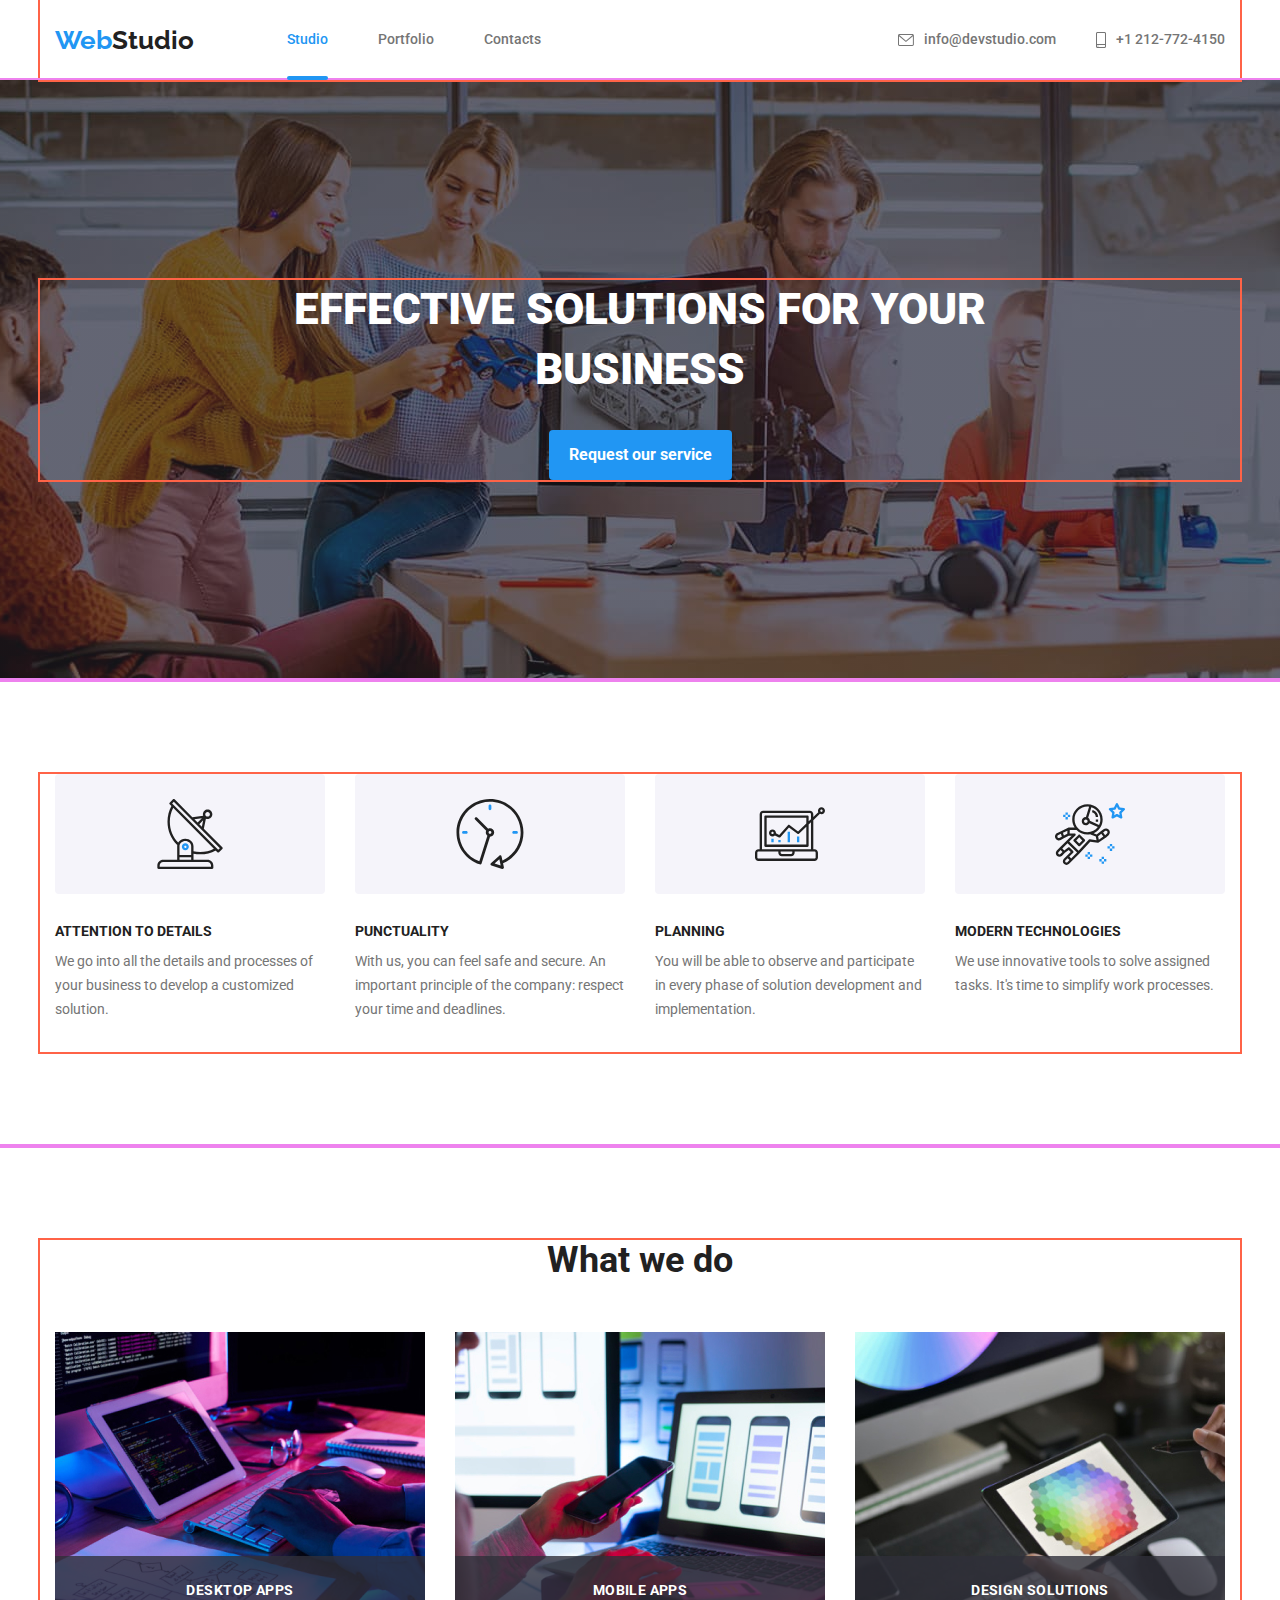
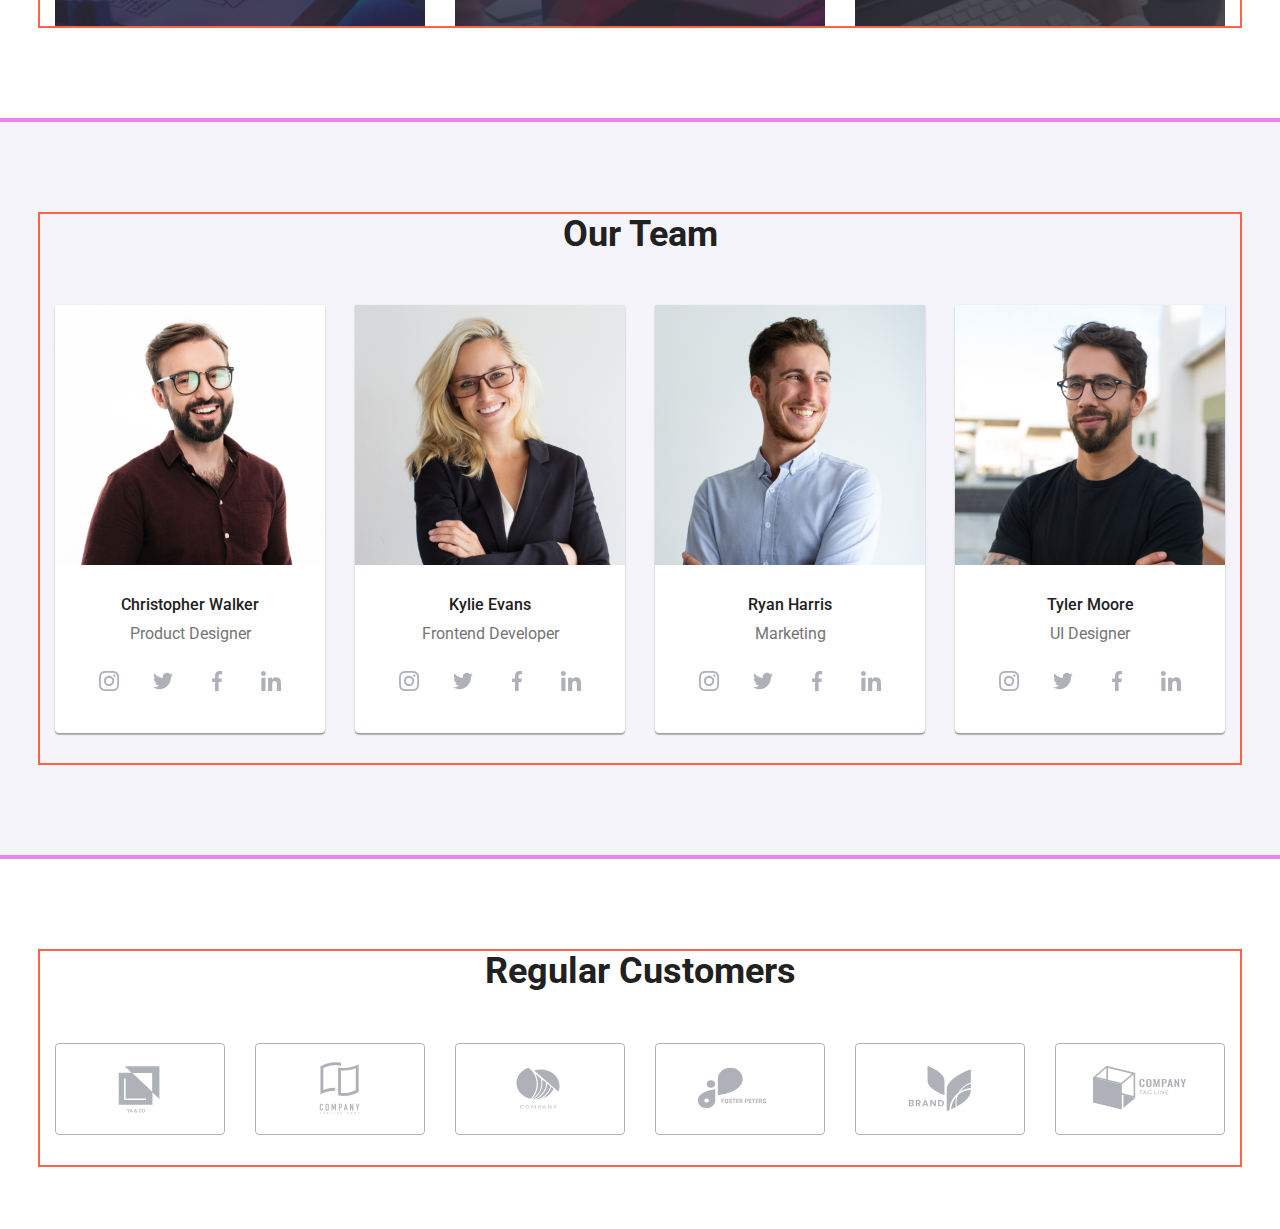
==== commit a446ea7f: "mob_menu" ====
--- a/index.html
+++ b/index.html
@@ -17,62 +17,82 @@
     <link rel="stylesheet" href="./css/main.min.css">
 </head>
 
-<body>
-    <!-- Пробні -->
-    <!-- <header class="header">
-        <div class="conteiner d-flex">
-            <a href="#" class="logo link">WebStudio</a>
+<body class="body">
+    <header class="header">
+        <div class="conteiner header-flex">
+
+            <a href="/index.html" class="logo"><span class="nav-logo"> Web </span>Studio</a>
+
             <nav class="nav">
-                <ul class="list">
-                    <li class="link">Studio</li>
-                    <li class="link">Portfolio</li>
-                    <li class="link">Contacts</li>
+                <ul class="nav-list list ">
+                    <li class="nav-list__item"><a href="./index.html" class=" link current nav-list__link">Studio</a>
+                    </li>
+                    <li class="nav-list__item"><a href="./Portfolio.html" class="link nav-list__link">Portfolio</a>
+                    </li>
+                    <li class="nav-list__item"><a href="" class="link nav-list__link">Contacts</a></li>
                 </ul>
+
             </nav>
-            <ul class="header-contacts list">
-                <li class="contact"> <a href="mailto:info@devstudio.com" class="link">info@devstudio.com</a></li>
-                <li class="contact"> <a href="tel:+12127724150" class="link">+1 212-772-4150</a></li>
+
+            <ul class="contacts-list list ">
+                <li class="contacts-list__item"><a href="mailto:info@devstudio.com" class="contacts-list__link link">
+                        <svg class="contacts-list__icon" width="16" height="12">
+                            <use href="./img/symbol-defs.svg#icon-envelope">
+
+                            </use>
+                        </svg>
+                        info@devstudio.com</a></li>
+                <li class="contacts-list__item"><a href="tel:+12127724150" class="contacts-list__link link">
+                        <svg class="contacts-list__icon" width="10" height="16">
+                            <use href="./img/symbol-defs.svg#icon-smartphone">
+                            </use>
+                        </svg>
+                        +1 212-772-4150</a></li>
             </ul>
+            <button type="button" class="menu-open-btn ">
+                <svg class="open-icon" width="40" height="40" aria-label="переключатель мобильного меню">
+                    <use href="./img/symbol-defs.svg#icon-menu_40px"></use>
+                </svg>
+            </button>
         </div>
 
-    </header> -->
-
-
-
-    <header class="header">
-        <div class="conteiner ">
-            <div class="header-flex">
-                <nav class="nav">
-                    <a href="/index.html" class="logo"><span class="nav-logo"> Web </span>Studio</a>
-                    <ul class="nav-list list ">
-                        <li class="nav-list__item"><a href="./index.html"
-                                class=" link current nav-list__link">Studio</a></li>
-                        <li class="nav-list__item"><a href="./Portfolio.html" class="link nav-list__link">Portfolio</a>
+        <div class="mob-menu is-hidden">
+            <div class="conteiner">
+                <div class="mob-menu-top">
+                    <button type="button" class="menu-close-btn ">
+                        <svg class="close-icon" width="40" height="40" aria-label="переключатель мобильного меню">
+                            <use href="./img/symbol-defs.svg#icon-close_40px"></use>
+                        </svg>
+                    </button>
+                    <ul class="mob-menu-list list ">
+                        <li class="mob-menu-list__item"><a href="./index.html"
+                                class=" link current mob-menu-list__link">Studio</a>
                         </li>
-                        <li class="nav-list__item"><a href="" class="link nav-list__link">Contacts</a></li>
+                        <li class="mob-menu-list__item"><a href="./Portfolio.html"
+                                class="link mob-menu-list__link">Portfolio</a>
+                        </li>
+                        <li class="mob-menu-list__item"><a href="" class="link mob-menu-list__link">Contacts</a></li>
                     </ul>
-                </nav>
-
-                <ul class="contacts-list list ">
-                    <li class="contacts-list__item"><a href="mailto:info@devstudio.com"
-                            class="contacts-list__link link">
-                            <svg class="contacts-list__icon" width="16" height="12">
-                                <use href="./img/symbol-defs.svg#icon-envelope">
-
-                                </use>
-                            </svg>
-                            info@devstudio.com</a></li>
-                    <li class="contacts-list__item"><a href="tel:+12127724150" class="contacts-list__link link">
-                            <svg class="contacts-list__icon" width="10" height="16">
-                                <use href="./img/symbol-defs.svg#icon-smartphone">
-
-                                </use>
-                            </svg>
-                            +1 212-772-4150</a></li>
-
-                </ul>
+                </div>
+                <div class="mob-menu-bottom">
+                    <ul class="mob-contacts-list list ">
+                        <li class="mob-contacts-list__item"><a href="tel:+12127724150"
+                                class="mob-contacts-list__link-tel link">
+                                +1 212-772-4150</a></li>
+                        <li class="mob-contacts-list__item"><a href="mailto:info@devstudio.com"
+                                class="mob-contacts-list__link-mail link">info@devstudio.com</a></li>
+
+                    </ul>
+                    <ul class="mob-soc-list list">
+                        <li class="mob-soc-list__item"> <a href="#" class="mob-soc-list__link link">Instagram</a></li>
+                        <li class="mob-soc-list__item"> <a href="#" class="mob-soc-list__link link">Twitter</a></li>
+                        <li class="mob-soc-list__item"> <a href="#" class="mob-soc-list__link link">Facebook</a></li>
+                        <li class="mob-soc-list__item"> <a href="#" class="mob-soc-list__link link">LinkedIn</a></li>
+                    </ul>
+                </div>
             </div>
         </div>
+
     </header>
 
     <main>
@@ -319,7 +339,7 @@
         </section>
     </main>
     <!-- footer -->
-    <footer>
+    <!-- <footer>
         <section class="footer">
             <div class="conteiner footer-flex">
                 <div class="footer-contacts">
@@ -375,7 +395,7 @@
                 </form>
             </div>
         </section>
-    </footer>
+    </footer> -->
 
 
     <!-- ------ Modal---- -->
@@ -435,6 +455,7 @@
         </div>
     </div>
     <script src="./js/modal.js"></script>
+    <script src="./js/menu.js"></script>
 </body>
 
 </html>--- a/css/main.min.css
+++ b/css/main.min.css
@@ -1 +1 @@
-p,h1,h2,h3,h4,h5,h6{margin:0}.list{padding:0;margin:0;list-style:none}.link{text-decoration:none}img{display:block;width:100%}a{display:inline-block}section{outline:2px solid violet}.d-flex{display:-webkit-box;display:-ms-flexbox;display:flex}:root{--primary-text-color: #212121;--secondary-text-color: #757575;--white-text-color: #ffffff;--accent-color: #2196f3;--BGC-basic: #ffffff;--BGC-secondary: #f5f4fa;--BGC-black: #2f303a}body{background:var(--BGC-basic);color:var(--primary-text-color);font-family:Roboto,sans-serif;margin:0}.section-title{font-weight:700;font-size:36px;line-height:1.16;text-align:center;margin-bottom:50px}.btn-accent{background-color:var(--accent-color);color:var(--white-text-color);font-weight:700;font-size:16px;line-height:1.88;font-family:inherit;cursor:pointer;-webkit-box-align:center;-ms-flex-align:center;align-items:center;text-align:center;-webkit-box-shadow:0px 4px 4px rgba(0,0,0,.15);box-shadow:0px 4px 4px rgba(0,0,0,.15);border-radius:4px;padding:10px 20px;margin:auto;border-style:none}.conteiner{width:100%;margin-left:auto;margin-right:auto;padding-left:15px;padding-right:15px;outline:2px solid tomato}@media screen and (min-width: 480px){.conteiner{width:480px}}@media screen and (min-width: 768px){.conteiner{width:768px}}@media screen and (min-width: 1200px){.conteiner{width:1200px}}.visually-hidden{position:absolute;white-space:nowrap;width:1px;height:1px;overflow:hidden;border:0;padding:0;clip:rect(0 0 0 0);-webkit-clip-path:inset(50%);clip-path:inset(50%);margin:-1px}.nav-list .link.current{position:relative;color:var(--accent-color)}.nav-list .link.current::after{position:absolute;content:" ";width:100%;height:4px;background:var(--accent-color);border-radius:2px;bottom:0;left:0}.backdrop{position:fixed;top:0;width:100%;height:100%;background:rgba(0,0,0,.2);-webkit-transition:opacity 250ms,visibility 250ms;transition:opacity 250ms,visibility 250ms}.modal{position:absolute;top:50%;left:50%;-webkit-transform:translate(-50%, -50%);transform:translate(-50%, -50%);width:95vw;background-color:var(--BGC-basic);-webkit-box-shadow:0px 1px 3px rgba(0,0,0,.12),0px 1px 1px rgba(0,0,0,.14),0px 2px 1px rgba(0,0,0,.2);box-shadow:0px 1px 3px rgba(0,0,0,.12),0px 1px 1px rgba(0,0,0,.14),0px 2px 1px rgba(0,0,0,.2);border-radius:4px;padding:40px}@media screen and (min-width: 480px){.modal{width:450px;font-size:12px}}@media screen and (min-width: 1200px){.modal{min-width:528px;min-height:581px}}.modal__btn{position:absolute;top:8px;right:8px;width:30px;height:30px;border-radius:50%;border:1px solid rgba(0,0,0,.1);background-color:rgba(0,0,0,0)}.modal__icon{fill:var(--primary-text-color)}.modal__btn:hover .modal__icon,.modal__btn:focus .modal__icon{fill:var(--accent-color)}.is-hidden{opacity:0;pointer-events:none;visibility:hidden}.modal-title{font-weight:700;font-size:20px;line-height:23px;text-align:center;letter-spacing:.03em;color:var(--primary-text-color);padding-bottom:12px}.form-field__text{display:block;font-weight:400;font-size:12px;line-height:1.16;letter-spacing:.01em;color:#757575;margin-bottom:4px}.input-wrap__input{width:100%;height:40px;padding-left:42px;border:1px solid rgba(33,33,33,.2);border-radius:4px;background-color:rgba(0,0,0,0);outline:none}.input-wrap__input:focus,.input-wrap__input:hover{border-color:var(--accent-color)}.input-wrap{position:relative}.input-wrap__icon{position:absolute;top:50%;left:12px;-webkit-transform:translateY(-50%);transform:translateY(-50%)}.input-wrap__input:focus+.input-wrap__icon,.input-wrap__input:hover+.input-wrap__icon{fill:var(--accent-color)}.form-field{margin-bottom:10px}.form-field__modal-text{width:100%;height:120px;padding:12px 16px;font-weight:400;font-size:12px;line-height:1.16;letter-spacing:.01em;resize:none;color:rgba(117,117,117,.5);border:1px solid rgba(33,33,33,.2);border-radius:4px;outline:none}.form-field__modal-text:focus,.form-field__modal-text:hover{border:1px solid var(--accent-color)}.check__text{display:-webkit-box;display:-ms-flexbox;display:flex;-webkit-box-align:center;-ms-flex-align:center;align-items:center;font-weight:400;font-size:12px;line-height:1.7;letter-spacing:.03em;color:#757575}.check__text::before{content:"";width:16px;height:15px;border:2px solid var(--primary-text-color);border-radius:3px;margin-right:8px}.check__input:checked+.check__text::before{background-color:var(--accent-color);background-image:url(../img/check.svg);background-repeat:no-repeat;background-position:center;background-size:contain;border:rgba(0,0,0,0)}@media screen and (min-width: 1200px){.check__text{font-size:14px}}.submit-btn{display:block;width:200px;height:50px;margin-top:30px}.header-flex{display:-webkit-box;display:-ms-flexbox;display:flex;-webkit-box-align:center;-ms-flex-align:center;align-items:center}.nav{display:-webkit-box;display:-ms-flexbox;display:flex}.logo{display:-webkit-box;display:-ms-flexbox;display:flex;color:var(--primary-text-color);font-family:Raleway,sans-serif;font-weight:700;font-size:26px;line-height:1.19;text-decoration:none;margin-right:93px;-webkit-transition:color 250ms cubic-bezier(0.4, 0, 0.2, 1);transition:color 250ms cubic-bezier(0.4, 0, 0.2, 1)}.logo:hover,.logo:focus{color:var(--accent-color)}.nav>.logo{padding-top:24px;padding-bottom:25px}.nav-logo{color:var(--accent-color)}.nav-logo:hover,.nav-logo:focus{color:var(--accent-color)}.nav-list{display:-webkit-box;display:-ms-flexbox;display:flex}.nav-list__item+.nav-list__item{margin-left:50px}.nav-list__link{display:block;color:var(--secondary-text-color);font-weight:500;font-size:14px;line-height:1.14;padding:32px 0;-webkit-transition:color 250ms cubic-bezier(0.4, 0, 0.2, 1);transition:color 250ms cubic-bezier(0.4, 0, 0.2, 1)}.nav-list__link:hover,.nav-list__link:focus{color:var(--accent-color)}.contacts-list{display:-webkit-box;display:-ms-flexbox;display:flex;margin-left:auto;-webkit-box-align:center;-ms-flex-align:center;align-items:center}.contacts-list__link{display:-webkit-box;display:-ms-flexbox;display:flex;-webkit-box-align:center;-ms-flex-align:center;align-items:center;color:var(--secondary-text-color);font-weight:500;font-size:14px;line-height:1.14px;padding:32px 0;-webkit-transition:color 250ms cubic-bezier(0.4, 0, 0.2, 1);transition:color 250ms cubic-bezier(0.4, 0, 0.2, 1)}.contacts-list__link:hover,.contacts-list__link:focus{color:var(--accent-color);fill:var(--accent-color)}.contacts-list__item{display:-webkit-box;display:-ms-flexbox;display:flex;-webkit-box-align:center;-ms-flex-align:center;align-items:center;margin-left:40px}.contacts-list__icon{fill:currentColor;margin-right:10px}.contacts-list__item+.contacts-list__item{margin-left:40px}.hero{max-width:480px;height:400px;margin:0 auto;padding-top:118px;padding-bottom:118px;text-align:center;background-color:var(--BGC-black);background-image:-webkit-gradient(linear, left top, left bottom, from(rgba(47, 48, 58, 0.4)), to(rgba(47, 48, 58, 0.4))),url(../img/overley.jpg);background-image:linear-gradient(rgba(47, 48, 58, 0.4), rgba(47, 48, 58, 0.4)),url(../img/overley.jpg);background-repeat:no-repeat;background-position:center;background-size:cover}@media screen and (min-width: 768px){.hero{width:768px}}@media screen and (min-width: 1200px){.hero{max-width:1600px;height:600px;padding-top:200px;padding-bottom:200px}}.hero-title{max-width:696px;margin:0 auto 30px auto;color:var(--white-text-color);font-weight:900;font-size:26px;line-height:1.36;text-align:center}@media screen and (min-width: 1200px){.hero-title{font-size:44px}}.features{padding:60px 0}@media screen and (min-width: 1200px){.features{padding:94px 0}}@media screen and (min-width: 768px){.features-list{display:-webkit-box;display:-ms-flexbox;display:flex;-ms-flex-wrap:wrap;flex-wrap:wrap;margin-left:-30px}}.features-list__wrap{display:-webkit-box;display:-ms-flexbox;display:flex;-webkit-box-align:center;-ms-flex-align:center;align-items:center;-webkit-box-pack:center;-ms-flex-pack:center;justify-content:center;background:#f5f4fa;border-radius:4px;width:100%;height:120px;margin-bottom:30px}.features-list__title{font-weight:700;font-size:14px;line-height:1.14;margin-bottom:10px}.features-list__text{color:var(--secondary-text-color);font-weight:400;font-size:14px;line-height:1.71}@media screen and (min-width: 480px){.features-list__items{margin-bottom:30px}}@media screen and (min-width: 768px){.features-list__items{width:calc(50% - 30px);margin-left:30px}}@media screen and (min-width: 1200px){.features-list__items{width:calc(25% - 30px)}}.about{padding:94px 0}@media screen and (max-width: 1199px){.about{display:none}}.about-list{display:-webkit-box;display:-ms-flexbox;display:flex;-webkit-box-pack:justify;-ms-flex-pack:justify;justify-content:space-between}.about-list__item{position:relative}.about-list__text{position:absolute;bottom:0;width:370px;height:70px;font-weight:700;font-size:14px;line-height:1.14;text-align:center;letter-spacing:.03em;text-transform:uppercase;padding:27px 110px;color:var(--white-text-color);background:rgba(47,48,58,.8)}.team{padding:60px 0;background:#f5f4fa}@media screen and (min-width: 1200px){.team{padding:94px 0}}@media screen and (min-width: 768px){.team-list{display:-webkit-box;display:-ms-flexbox;display:flex;-ms-flex-wrap:wrap;flex-wrap:wrap;margin-left:-30px}}.team-list__item{display:-webkit-box;display:-ms-flexbox;display:flex;-webkit-box-orient:vertical;-webkit-box-direction:normal;-ms-flex-direction:column;flex-direction:column;-webkit-box-align:center;-ms-flex-align:center;align-items:center;background-color:#fff;-webkit-box-shadow:0px 1px 3px rgba(0,0,0,.12),0px 1px 1px rgba(0,0,0,.14),0px 2px 1px rgba(0,0,0,.2);box-shadow:0px 1px 3px rgba(0,0,0,.12),0px 1px 1px rgba(0,0,0,.14),0px 2px 1px rgba(0,0,0,.2);border-radius:0px 0px 4px 4px}@media screen and (min-width: 480px){.team-list__item{margin-bottom:30px}}@media screen and (min-width: 768px){.team-list__item{width:calc(50% - 30px);margin-left:30px}}@media screen and (min-width: 1200px){.team-list__item{width:calc(25% - 30px)}}.team-list__picture{margin-bottom:30px}.team-list__title{font-weight:500;font-size:16px;line-height:1.19;margin-bottom:10px}.team-list__text{color:var(--secondary-text-color);font-weight:400;font-size:16px;line-height:1.19;margin-bottom:16px}.social{display:-webkit-box;display:-ms-flexbox;display:flex;-webkit-box-pack:center;-ms-flex-pack:center;justify-content:center;-webkit-box-align:center;-ms-flex-align:center;align-items:center}.social__item{margin-bottom:30px}.social__link{width:44px;height:44px;border-radius:50%;color:#afb1b8;display:-webkit-box;display:-ms-flexbox;display:flex;-webkit-box-pack:center;-ms-flex-pack:center;justify-content:center;-webkit-box-align:center;-ms-flex-align:center;align-items:center;-webkit-transition:color 250ms cubic-bezier(0.4, 0, 0.2, 1),background-color 250ms cubic-bezier(0.4, 0, 0.2, 1);transition:color 250ms cubic-bezier(0.4, 0, 0.2, 1),background-color 250ms cubic-bezier(0.4, 0, 0.2, 1)}.social__link:hover,.social__link:focus{background-color:var(--accent-color);color:var(--white-text-color)}.social__icon{display:-webkit-box;display:-ms-flexbox;display:flex;fill:currentColor}.social__item+.social__item{margin-left:10px}.company{padding:60px 0}@media screen and (min-width: 1200px){.company{padding:94px 0}}.company-list{display:-webkit-box;display:-ms-flexbox;display:flex;-webkit-box-pack:justify;-ms-flex-pack:justify;justify-content:space-between;-webkit-box-align:center;-ms-flex-align:center;align-items:center;margin-left:-30px;margin-bottom:-30px}@media screen and (max-width: 1199px){.company-list{display:-webkit-box;display:-ms-flexbox;display:flex;-ms-flex-wrap:wrap;flex-wrap:wrap}}.company-list__link{display:-webkit-box;display:-ms-flexbox;display:flex;-webkit-box-pack:center;-ms-flex-pack:center;justify-content:center;-webkit-box-align:center;-ms-flex-align:center;align-items:center;width:100%;height:92px;color:#afb1b8;border:1px solid #afb1b8;border-radius:4px;-webkit-transition:color 250ms cubic-bezier(0.4, 0, 0.2, 1),border 250ms cubic-bezier(0.4, 0, 0.2, 1);transition:color 250ms cubic-bezier(0.4, 0, 0.2, 1),border 250ms cubic-bezier(0.4, 0, 0.2, 1)}.company-list__link:hover,.company-list__link:focus{color:var(--accent-color);border:1px solid #2196f3}.company-list__icon{fill:currentColor}.company-list__item{margin-bottom:30px;margin-left:30px}@media screen and (max-width: 767px){.company-list__item{width:calc(50% - 30px)}}@media screen and (min-width: 768px){.company-list__item{width:calc(33.3333333333% - 30px)}}.footer{background-color:var(--BGC-black);color:var(--white-text-color);padding:60px 0 60px 0}.footer-flex{display:-webkit-box;display:-ms-flexbox;display:flex}.footer-contacts{-webkit-box-flex:1;-ms-flex-positive:1;flex-grow:1}.footer-logo{display:-webkit-box;display:-ms-flexbox;display:flex;color:var(--white-text-color);font-family:Raleway,sans-serif;font-weight:700;font-size:26px;line-height:1.19;text-decoration:none;-webkit-transition:color 250ms cubic-bezier(0.4, 0, 0.2, 1);transition:color 250ms cubic-bezier(0.4, 0, 0.2, 1)}.footer-logo:hover,.footer-logo:focus{color:var(--accent-color)}.footer-logo__web{display:inline-block;color:var(--accent-color);margin-bottom:28px}.footer-list__item{margin-bottom:12px}.footer-list__link{color:rgba(255,255,255,.6);font-weight:400;font-size:14px;line-height:1.71}.footer-list__link--hover{color:var(--white-text-color);-webkit-transition:color 250ms cubic-bezier(0.4, 0, 0.2, 1);transition:color 250ms cubic-bezier(0.4, 0, 0.2, 1)}.footer-list__link--hover:hover,.footer-list__link--hover:focus{color:var(--accent-color)}.social-foot{-webkit-box-orient:vertical;-webkit-box-direction:normal;-ms-flex-direction:column;flex-direction:column;margin-left:70px}.footer-title{font-weight:700;font-size:14px;line-height:1.14;letter-spacing:.03em;text-transform:uppercase;color:var(--white-text-color);margin-bottom:20px;margin-top:15px}.soc-foot-list{display:-webkit-box;display:-ms-flexbox;display:flex}.soc-foot-list__item+.soc-foot-list__item{margin-left:10px}.soc-foot-list__link{width:44px;height:44px;border-radius:50%;display:-webkit-box;display:-ms-flexbox;display:flex;-webkit-box-pack:center;-ms-flex-pack:center;justify-content:center;-webkit-box-align:center;-ms-flex-align:center;align-items:center;color:var(--white-text-color);background-color:rgba(255,255,255,.1);-webkit-transition:background-color 250ms cubic-bezier(0.4, 0, 0.2, 1);transition:background-color 250ms cubic-bezier(0.4, 0, 0.2, 1)}.soc-foot-list__link:hover,.soc-foot-list__link:focus{background-color:var(--accent-color)}.soc-foot-list__icon{fill:currentColor}.footer-form{display:-webkit-box;display:-ms-flexbox;display:flex;margin-left:93px}.footer-form__title{display:block;font-weight:700;font-size:14px;line-height:1.14;letter-spacing:.03em;text-transform:uppercase;color:#fff;margin-top:15px;margin-bottom:20px}.footer-form__input{border:1px solid rgba(255,255,255,.3);-webkit-filter:drop-shadow(0px 4px 4px rgba(0, 0, 0, 0.15));filter:drop-shadow(0px 4px 4px rgba(0, 0, 0, 0.15));border-radius:4px;background-color:rgba(0,0,0,0);width:358px;height:50px;margin-right:12px;padding:15px 16px}.footer-form__btn{display:-webkit-inline-box;display:-ms-inline-flexbox;display:inline-flex;-webkit-box-align:center;-ms-flex-align:center;align-items:center;padding:10px 28px 10px 43px;width:200px;height:50px;font-weight:700;font-size:16px;line-height:1.88;letter-spacing:.06em;margin-top:px;color:#fff}.footer-form__btn:hover,.footer-form__btn:focus{background-color:rgba(33,150,243,.9)}.footer-form__icon{margin-left:25px}/*# sourceMappingURL=main.min.css.map */+p,h1,h2,h3,h4,h5,h6{margin:0}.list{padding:0;margin:0;list-style:none}.link{text-decoration:none}img{display:block;width:100%}a{display:inline-block}section{outline:2px solid violet}.d-flex{display:-webkit-box;display:-ms-flexbox;display:flex}:root{--primary-text-color: #212121;--secondary-text-color: #757575;--white-text-color: #ffffff;--accent-color: #2196f3;--BGC-basic: #ffffff;--BGC-secondary: #f5f4fa;--BGC-black: #2f303a}body{background:var(--BGC-basic);color:var(--primary-text-color);font-family:Roboto,sans-serif;margin:0}.section-title{font-weight:700;font-size:36px;line-height:1.16;text-align:center;margin-bottom:50px}.btn-accent{background-color:var(--accent-color);color:var(--white-text-color);font-weight:700;font-size:16px;line-height:1.88;font-family:inherit;cursor:pointer;-webkit-box-align:center;-ms-flex-align:center;align-items:center;text-align:center;-webkit-box-shadow:0px 4px 4px rgba(0,0,0,.15);box-shadow:0px 4px 4px rgba(0,0,0,.15);border-radius:4px;padding:10px 20px;margin:auto;border-style:none}.conteiner{width:100%;margin-left:auto;margin-right:auto;padding-left:15px;padding-right:15px;outline:2px solid tomato}@media screen and (min-width: 480px){.conteiner{width:480px}}@media screen and (min-width: 768px){.conteiner{width:768px}}@media screen and (min-width: 1200px){.conteiner{width:1200px}}.visually-hidden{position:absolute;white-space:nowrap;width:1px;height:1px;overflow:hidden;border:0;padding:0;clip:rect(0 0 0 0);-webkit-clip-path:inset(50%);clip-path:inset(50%);margin:-1px}.nav-list .link.current{position:relative;color:var(--accent-color)}.nav-list .link.current::after{position:absolute;content:" ";width:100%;height:4px;background:var(--accent-color);border-radius:2px;bottom:0;left:0}.backdrop{position:fixed;top:0;width:100%;height:100%;background:rgba(0,0,0,.2);-webkit-transition:opacity 250ms,visibility 250ms;transition:opacity 250ms,visibility 250ms}.modal{position:absolute;top:50%;left:50%;-webkit-transform:translate(-50%, -50%);transform:translate(-50%, -50%);width:95vw;background-color:var(--BGC-basic);-webkit-box-shadow:0px 1px 3px rgba(0,0,0,.12),0px 1px 1px rgba(0,0,0,.14),0px 2px 1px rgba(0,0,0,.2);box-shadow:0px 1px 3px rgba(0,0,0,.12),0px 1px 1px rgba(0,0,0,.14),0px 2px 1px rgba(0,0,0,.2);border-radius:4px;padding:40px}@media screen and (min-width: 480px){.modal{width:450px;font-size:12px}}@media screen and (min-width: 1200px){.modal{min-width:528px;min-height:581px}}.modal__btn{position:absolute;top:8px;right:8px;width:30px;height:30px;border-radius:50%;border:1px solid rgba(0,0,0,.1);background-color:rgba(0,0,0,0)}.modal__icon{fill:var(--primary-text-color)}.modal__btn:hover .modal__icon,.modal__btn:focus .modal__icon{fill:var(--accent-color)}.is-hidden{opacity:0;pointer-events:none;visibility:hidden}.modal-title{font-weight:700;font-size:20px;line-height:23px;text-align:center;letter-spacing:.03em;color:var(--primary-text-color);padding-bottom:12px}.form-field__text{display:block;font-weight:400;font-size:12px;line-height:1.16;letter-spacing:.01em;color:#757575;margin-bottom:4px}.input-wrap__input{width:100%;height:40px;padding-left:42px;border:1px solid rgba(33,33,33,.2);border-radius:4px;background-color:rgba(0,0,0,0);outline:none}.input-wrap__input:focus,.input-wrap__input:hover{border-color:var(--accent-color)}.input-wrap{position:relative}.input-wrap__icon{position:absolute;top:50%;left:12px;-webkit-transform:translateY(-50%);transform:translateY(-50%)}.input-wrap__input:focus+.input-wrap__icon,.input-wrap__input:hover+.input-wrap__icon{fill:var(--accent-color)}.form-field{margin-bottom:10px}.form-field__modal-text{width:100%;height:120px;padding:12px 16px;font-weight:400;font-size:12px;line-height:1.16;letter-spacing:.01em;resize:none;color:rgba(117,117,117,.5);border:1px solid rgba(33,33,33,.2);border-radius:4px;outline:none}.form-field__modal-text:focus,.form-field__modal-text:hover{border:1px solid var(--accent-color)}.check__text{display:-webkit-box;display:-ms-flexbox;display:flex;-webkit-box-align:center;-ms-flex-align:center;align-items:center;font-weight:400;font-size:12px;line-height:1.7;letter-spacing:.03em;color:#757575}.check__text::before{content:"";width:16px;height:15px;border:2px solid var(--primary-text-color);border-radius:3px;margin-right:8px}.check__input:checked+.check__text::before{background-color:var(--accent-color);background-image:url(../img/check.svg);background-repeat:no-repeat;background-position:center;background-size:contain;border:rgba(0,0,0,0)}@media screen and (min-width: 1200px){.check__text{font-size:14px}}.submit-btn{display:block;width:200px;height:50px;margin-top:30px}.header-flex{display:-webkit-box;display:-ms-flexbox;display:flex;-webkit-box-align:center;-ms-flex-align:center;align-items:center}.nav{display:-webkit-box;display:-ms-flexbox;display:flex}.logo{display:-webkit-box;display:-ms-flexbox;display:flex;color:var(--primary-text-color);font-family:Raleway,sans-serif;font-weight:700;font-size:26px;line-height:1.19;text-decoration:none;margin-right:93px;-webkit-transition:color 250ms cubic-bezier(0.4, 0, 0.2, 1);transition:color 250ms cubic-bezier(0.4, 0, 0.2, 1)}.logo:hover,.logo:focus{color:var(--accent-color)}.nav>.logo{padding-top:24px;padding-bottom:25px}.nav-logo{color:var(--accent-color)}.nav-logo:hover,.nav-logo:focus{color:var(--accent-color)}@media screen and (max-width: 767px){.nav-list{display:none}}@media screen and (min-width: 768px){.nav-list{display:-webkit-box;display:-ms-flexbox;display:flex}}.nav-list__item+.nav-list__item{margin-left:50px}.nav-list__link{display:block;color:var(--secondary-text-color);font-weight:500;font-size:14px;line-height:1.14;padding:32px 0;-webkit-transition:color 250ms cubic-bezier(0.4, 0, 0.2, 1);transition:color 250ms cubic-bezier(0.4, 0, 0.2, 1)}.nav-list__link:hover,.nav-list__link:focus{color:var(--accent-color)}.contacts-list{margin-left:auto;-webkit-box-align:center;-ms-flex-align:center;align-items:center}@media screen and (max-width: 767px){.contacts-list{display:none}}@media screen and (min-width: 768px){.contacts-list{display:block}}@media screen and (min-width: 1200px){.contacts-list{display:-webkit-box;display:-ms-flexbox;display:flex}}.contacts-list__link{display:-webkit-box;display:-ms-flexbox;display:flex;-webkit-box-align:center;-ms-flex-align:center;align-items:center;color:var(--secondary-text-color);font-weight:500;font-size:14px;line-height:1.14px;-webkit-transition:color 250ms cubic-bezier(0.4, 0, 0.2, 1);transition:color 250ms cubic-bezier(0.4, 0, 0.2, 1)}@media screen and (min-width: 768px){.contacts-list__link{padding:10px 0}}@media screen and (min-width: 1200px){.contacts-list__link{padding:32px 0}}.contacts-list__link:hover,.contacts-list__link:focus{color:var(--accent-color);fill:var(--accent-color)}.contacts-list__item{display:-webkit-box;display:-ms-flexbox;display:flex;-webkit-box-align:center;-ms-flex-align:center;align-items:center;margin-left:40px}.contacts-list__icon{fill:currentColor;margin-right:10px}.contacts-list__item+.contacts-list__item{margin-left:40px}.menu-open-btn,.menu-close-btn{display:block;margin:0;margin-left:auto;padding:0;background-color:rgba(0,0,0,0);border:none}.menu-open-btn:hover,.menu-open-btn:focus,.menu-close-btn:hover,.menu-close-btn:focus{fill:var(--accent-color)}@media screen and (min-width: 768px){.menu-open-btn{display:none}}.menu-close-btn{position:absolute;top:10px;right:15px}.mob-menu{position:fixed;top:0;background-color:#fff;height:100vh;width:100vw;padding:48px 0}.mob-menu .conteiner{display:-webkit-box;display:-ms-flexbox;display:flex;-webkit-box-orient:vertical;-webkit-box-direction:normal;-ms-flex-direction:column;flex-direction:column;height:100%;-webkit-box-pack:justify;-ms-flex-pack:justify;justify-content:space-between;overflow:auto}.mob-menu-list__item:not(:last-child){margin-bottom:32px}.mob-menu-list__link{font-weight:500;font-size:40px;line-height:1.18;letter-spacing:.02em;-webkit-transition:color 250ms cubic-bezier(0.4, 0, 0.2, 1);transition:color 250ms cubic-bezier(0.4, 0, 0.2, 1);color:#212121}.mob-menu-list__link:hover,.mob-menu-list__link:focus{color:var(--accent-color)}.mob-contacts-list{margin-bottom:64px}.mob-contacts-list__item:not(:last-child){margin-bottom:32px}.mob-contacts-list__link-mail{font-weight:500;font-size:24px;line-height:1.17;letter-spacing:.02em;color:var(--secondary-text-color);-webkit-transition:color 250ms cubic-bezier(0.4, 0, 0.2, 1);transition:color 250ms cubic-bezier(0.4, 0, 0.2, 1)}.mob-contacts-list__link-mail:hover,.mob-contacts-list__link-mail:focus{color:var(--accent-color)}.mob-contacts-list__link-tel{font-weight:500;font-size:34px;line-height:1.18;letter-spacing:.02em;color:#2196f3;-webkit-transition:color 250ms cubic-bezier(0.4, 0, 0.2, 1);transition:color 250ms cubic-bezier(0.4, 0, 0.2, 1)}.mob-contacts-list__link-tel:hover,.mob-contacts-list__link-tel:focus{color:var(--accent-color)}.mob-soc-list{display:-webkit-box;display:-ms-flexbox;display:flex}.mob-soc-list__item:not(:last-child){margin-right:10px}.mob-soc-list__item:not(:last-child)::after{content:" ";width:22px;height:0px;border:1px solid rgba(33,33,33,.2);margin-left:10px}.mob-soc-list__link{font-weight:500;font-size:18px;line-height:1.22;letter-spacing:.02em;color:var(--secondary-text-color);-webkit-transition:color 250ms cubic-bezier(0.4, 0, 0.2, 1);transition:color 250ms cubic-bezier(0.4, 0, 0.2, 1)}.mob-soc-list__link:hover,.mob-soc-list__link:focus{color:var(--accent-color)}.no-scroll{overflow:hidden}.hero{width:100%;height:400px;margin:0 auto;padding-top:118px;padding-bottom:118px;text-align:center;background-color:var(--BGC-black);background-image:-webkit-gradient(linear, left top, left bottom, from(rgba(47, 48, 58, 0.4)), to(rgba(47, 48, 58, 0.4))),url(../img/overley.jpg);background-image:linear-gradient(rgba(47, 48, 58, 0.4), rgba(47, 48, 58, 0.4)),url(../img/overley.jpg);background-repeat:no-repeat;background-position:center;background-size:cover}@media screen and (min-width: 768px){.hero{min-width:768px}}@media screen and (min-width: 1200px){.hero{max-width:1600px;height:600px;padding-top:200px;padding-bottom:200px}}.hero-title{max-width:696px;margin:0 auto 30px auto;color:var(--white-text-color);font-weight:900;font-size:26px;line-height:1.36;text-align:center}@media screen and (min-width: 1200px){.hero-title{font-size:44px}}.features{padding:60px 0}@media screen and (min-width: 1200px){.features{padding:94px 0}}@media screen and (min-width: 768px){.features-list{display:-webkit-box;display:-ms-flexbox;display:flex;-ms-flex-wrap:wrap;flex-wrap:wrap;margin-left:-30px}}.features-list__wrap{display:-webkit-box;display:-ms-flexbox;display:flex;-webkit-box-align:center;-ms-flex-align:center;align-items:center;-webkit-box-pack:center;-ms-flex-pack:center;justify-content:center;background:#f5f4fa;border-radius:4px;width:100%;height:120px;margin-bottom:30px}.features-list__title{font-weight:700;font-size:14px;line-height:1.14;margin-bottom:10px}.features-list__text{color:var(--secondary-text-color);font-weight:400;font-size:14px;line-height:1.71}@media screen and (min-width: 480px){.features-list__items{margin-bottom:30px}}@media screen and (min-width: 768px){.features-list__items{width:calc(50% - 30px);margin-left:30px}}@media screen and (min-width: 1200px){.features-list__items{width:calc(25% - 30px)}}.about{padding:94px 0}@media screen and (max-width: 1199px){.about{display:none}}.about-list{display:-webkit-box;display:-ms-flexbox;display:flex;-webkit-box-pack:justify;-ms-flex-pack:justify;justify-content:space-between}.about-list__item{position:relative}.about-list__text{position:absolute;bottom:0;width:370px;height:70px;font-weight:700;font-size:14px;line-height:1.14;text-align:center;letter-spacing:.03em;text-transform:uppercase;padding:27px 110px;color:var(--white-text-color);background:rgba(47,48,58,.8)}.team{padding:60px 0;background:#f5f4fa}@media screen and (min-width: 1200px){.team{padding:94px 0}}@media screen and (min-width: 768px){.team-list{display:-webkit-box;display:-ms-flexbox;display:flex;-ms-flex-wrap:wrap;flex-wrap:wrap;margin-left:-30px}}.team-list__item{display:-webkit-box;display:-ms-flexbox;display:flex;-webkit-box-orient:vertical;-webkit-box-direction:normal;-ms-flex-direction:column;flex-direction:column;-webkit-box-align:center;-ms-flex-align:center;align-items:center;background-color:#fff;-webkit-box-shadow:0px 1px 3px rgba(0,0,0,.12),0px 1px 1px rgba(0,0,0,.14),0px 2px 1px rgba(0,0,0,.2);box-shadow:0px 1px 3px rgba(0,0,0,.12),0px 1px 1px rgba(0,0,0,.14),0px 2px 1px rgba(0,0,0,.2);border-radius:0px 0px 4px 4px}@media screen and (min-width: 480px){.team-list__item{margin-bottom:30px}}@media screen and (min-width: 768px){.team-list__item{width:calc(50% - 30px);margin-left:30px}}@media screen and (min-width: 1200px){.team-list__item{width:calc(25% - 30px)}}.team-list__picture{margin-bottom:30px}.team-list__title{font-weight:500;font-size:16px;line-height:1.19;margin-bottom:10px}.team-list__text{color:var(--secondary-text-color);font-weight:400;font-size:16px;line-height:1.19;margin-bottom:16px}.social{display:-webkit-box;display:-ms-flexbox;display:flex;-webkit-box-pack:center;-ms-flex-pack:center;justify-content:center;-webkit-box-align:center;-ms-flex-align:center;align-items:center}.social__item{margin-bottom:30px}.social__link{width:44px;height:44px;border-radius:50%;color:#afb1b8;display:-webkit-box;display:-ms-flexbox;display:flex;-webkit-box-pack:center;-ms-flex-pack:center;justify-content:center;-webkit-box-align:center;-ms-flex-align:center;align-items:center;-webkit-transition:color 250ms cubic-bezier(0.4, 0, 0.2, 1),background-color 250ms cubic-bezier(0.4, 0, 0.2, 1);transition:color 250ms cubic-bezier(0.4, 0, 0.2, 1),background-color 250ms cubic-bezier(0.4, 0, 0.2, 1)}.social__link:hover,.social__link:focus{background-color:var(--accent-color);color:var(--white-text-color)}.social__icon{display:-webkit-box;display:-ms-flexbox;display:flex;fill:currentColor}.social__item+.social__item{margin-left:10px}.company{padding:60px 0}@media screen and (min-width: 1200px){.company{padding:94px 0}}.company-list{display:-webkit-box;display:-ms-flexbox;display:flex;-webkit-box-pack:justify;-ms-flex-pack:justify;justify-content:space-between;-webkit-box-align:center;-ms-flex-align:center;align-items:center;margin-left:-30px;margin-bottom:-30px}@media screen and (max-width: 1199px){.company-list{display:-webkit-box;display:-ms-flexbox;display:flex;-ms-flex-wrap:wrap;flex-wrap:wrap}}.company-list__link{display:-webkit-box;display:-ms-flexbox;display:flex;-webkit-box-pack:center;-ms-flex-pack:center;justify-content:center;-webkit-box-align:center;-ms-flex-align:center;align-items:center;width:100%;height:92px;color:#afb1b8;border:1px solid #afb1b8;border-radius:4px;-webkit-transition:color 250ms cubic-bezier(0.4, 0, 0.2, 1),border 250ms cubic-bezier(0.4, 0, 0.2, 1);transition:color 250ms cubic-bezier(0.4, 0, 0.2, 1),border 250ms cubic-bezier(0.4, 0, 0.2, 1)}.company-list__link:hover,.company-list__link:focus{color:var(--accent-color);border:1px solid #2196f3}.company-list__icon{fill:currentColor}.company-list__item{margin-bottom:30px;margin-left:30px}@media screen and (max-width: 767px){.company-list__item{width:calc(50% - 30px)}}@media screen and (min-width: 768px){.company-list__item{width:calc(33.3333333333% - 30px)}}.footer{background-color:var(--BGC-black);color:var(--white-text-color);padding:60px 0 60px 0}.footer-flex{display:-webkit-box;display:-ms-flexbox;display:flex}.footer-contacts{-webkit-box-flex:1;-ms-flex-positive:1;flex-grow:1}.footer-logo{display:-webkit-box;display:-ms-flexbox;display:flex;color:var(--white-text-color);font-family:Raleway,sans-serif;font-weight:700;font-size:26px;line-height:1.19;text-decoration:none;-webkit-transition:color 250ms cubic-bezier(0.4, 0, 0.2, 1);transition:color 250ms cubic-bezier(0.4, 0, 0.2, 1)}.footer-logo:hover,.footer-logo:focus{color:var(--accent-color)}.footer-logo__web{display:inline-block;color:var(--accent-color);margin-bottom:28px}.footer-list__item{margin-bottom:12px}.footer-list__link{color:rgba(255,255,255,.6);font-weight:400;font-size:14px;line-height:1.71}.footer-list__link--hover{color:var(--white-text-color);-webkit-transition:color 250ms cubic-bezier(0.4, 0, 0.2, 1);transition:color 250ms cubic-bezier(0.4, 0, 0.2, 1)}.footer-list__link--hover:hover,.footer-list__link--hover:focus{color:var(--accent-color)}.social-foot{-webkit-box-orient:vertical;-webkit-box-direction:normal;-ms-flex-direction:column;flex-direction:column;margin-left:70px}.footer-title{font-weight:700;font-size:14px;line-height:1.14;letter-spacing:.03em;text-transform:uppercase;color:var(--white-text-color);margin-bottom:20px;margin-top:15px}.soc-foot-list{display:-webkit-box;display:-ms-flexbox;display:flex}.soc-foot-list__item+.soc-foot-list__item{margin-left:10px}.soc-foot-list__link{width:44px;height:44px;border-radius:50%;display:-webkit-box;display:-ms-flexbox;display:flex;-webkit-box-pack:center;-ms-flex-pack:center;justify-content:center;-webkit-box-align:center;-ms-flex-align:center;align-items:center;color:var(--white-text-color);background-color:rgba(255,255,255,.1);-webkit-transition:background-color 250ms cubic-bezier(0.4, 0, 0.2, 1);transition:background-color 250ms cubic-bezier(0.4, 0, 0.2, 1)}.soc-foot-list__link:hover,.soc-foot-list__link:focus{background-color:var(--accent-color)}.soc-foot-list__icon{fill:currentColor}.footer-form{display:-webkit-box;display:-ms-flexbox;display:flex;margin-left:93px}.footer-form__title{display:block;font-weight:700;font-size:14px;line-height:1.14;letter-spacing:.03em;text-transform:uppercase;color:#fff;margin-top:15px;margin-bottom:20px}.footer-form__input{border:1px solid rgba(255,255,255,.3);-webkit-filter:drop-shadow(0px 4px 4px rgba(0, 0, 0, 0.15));filter:drop-shadow(0px 4px 4px rgba(0, 0, 0, 0.15));border-radius:4px;background-color:rgba(0,0,0,0);width:358px;height:50px;margin-right:12px;padding:15px 16px}.footer-form__btn{display:-webkit-inline-box;display:-ms-inline-flexbox;display:inline-flex;-webkit-box-align:center;-ms-flex-align:center;align-items:center;padding:10px 28px 10px 43px;width:200px;height:50px;font-weight:700;font-size:16px;line-height:1.88;letter-spacing:.06em;margin-top:px;color:#fff}.footer-form__btn:hover,.footer-form__btn:focus{background-color:rgba(33,150,243,.9)}.footer-form__icon{margin-left:25px}/*# sourceMappingURL=main.min.css.map */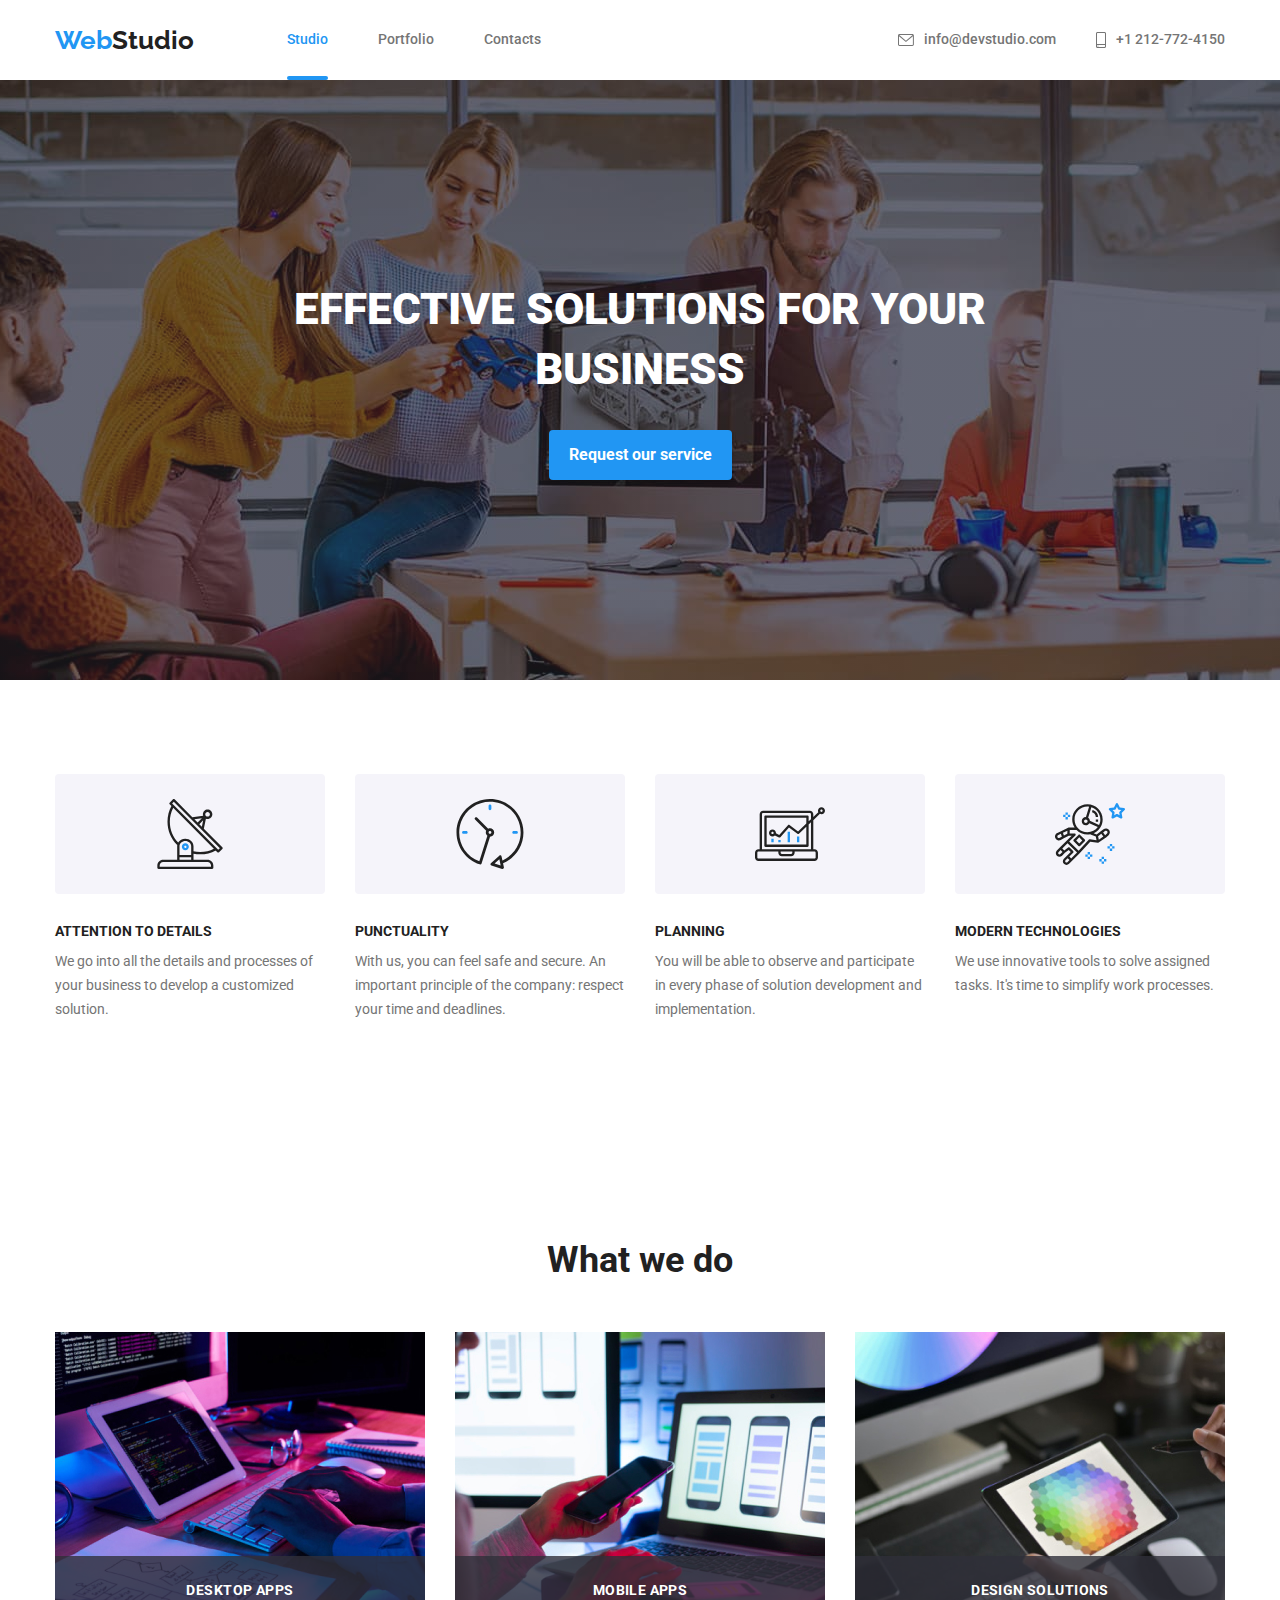
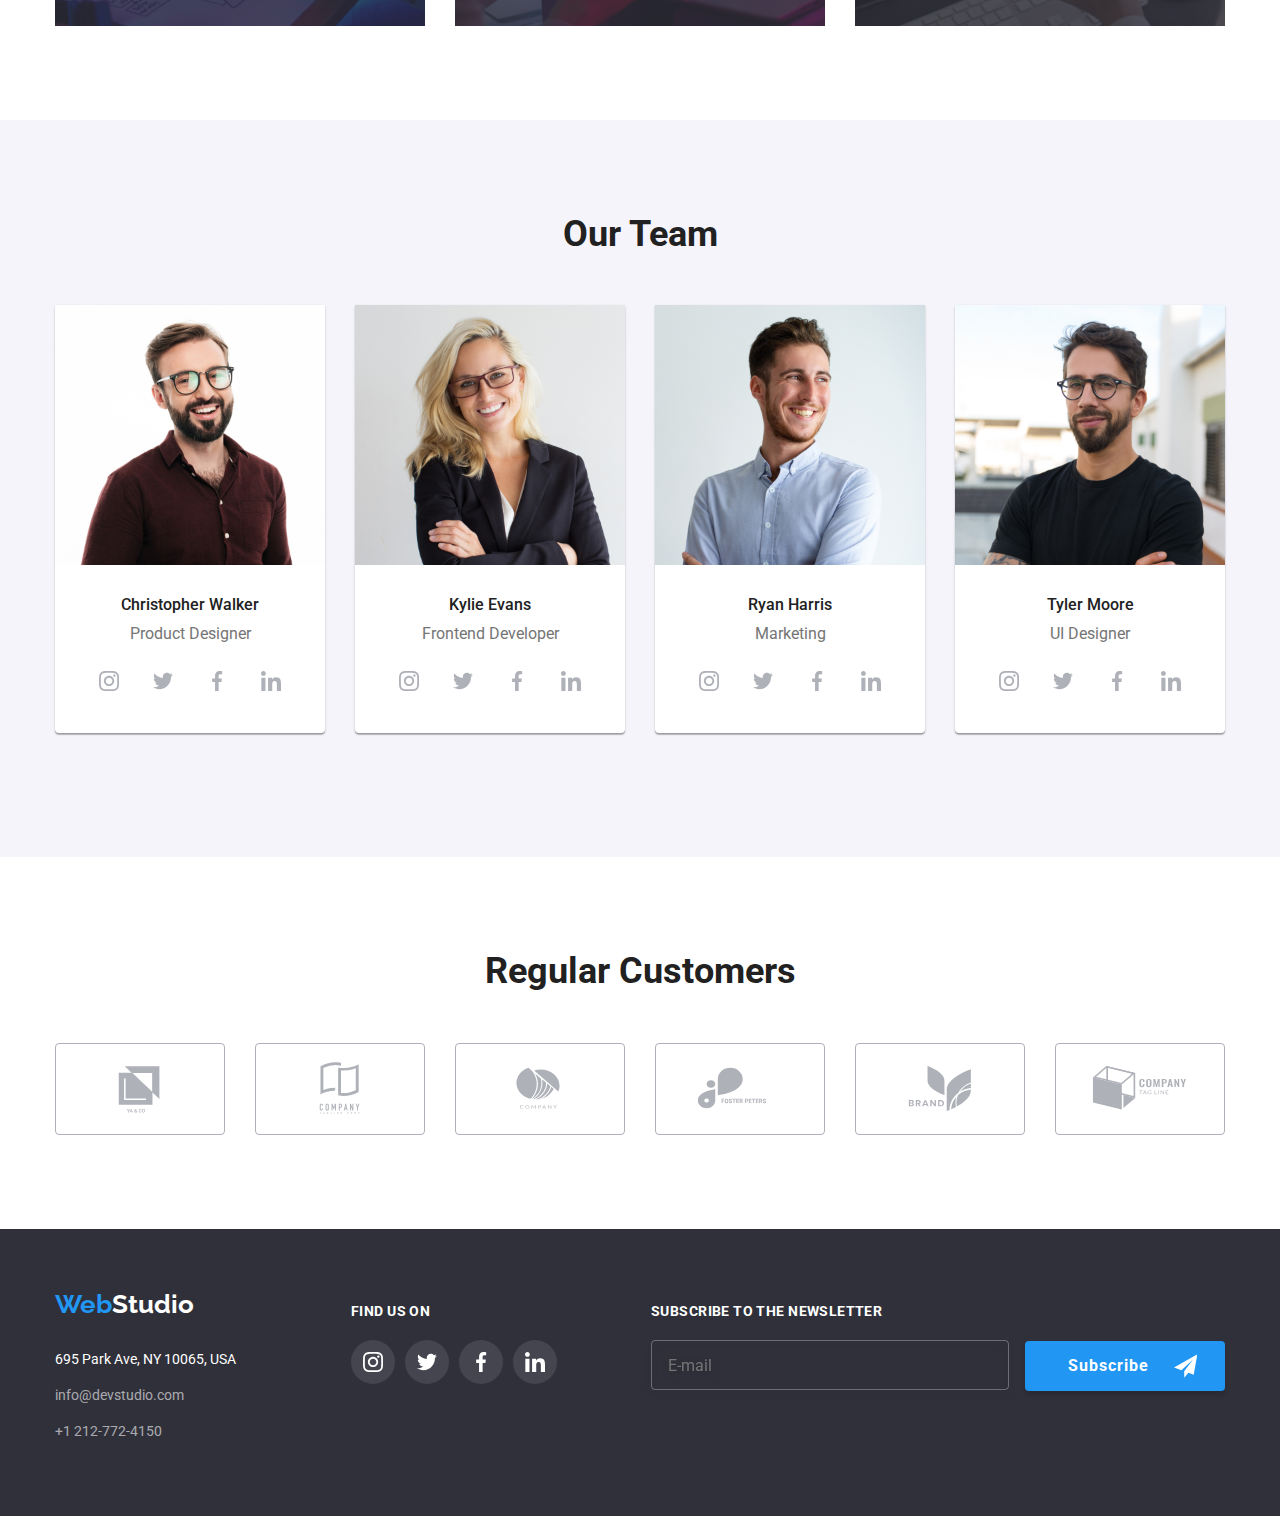
==== commit 00f4fab3: "adativ" ====
--- a/index.html
+++ b/index.html
@@ -180,7 +180,9 @@
                 <h2 class="section-title">Our Team</h2>
                 <ul class="team-list list">
                     <li class="team-list__item">
-                        <img src="./img/img.jpg" class="team-list__picture" alt="Christopher Walker" width="270">
+                        <img srcset="./img/img.jpg 1x, 
+                        ./img/walker-2x.jpg 2x" src="./img/img.jpg" class="team-list__picture" alt="Christopher Walker"
+                            width="270">
                         <h3 class="team-list__title">Christopher Walker</h3>
                         <p class="team-list__text">Product Designer</p>
                         <ul class="social list">
@@ -207,7 +209,9 @@
                         </ul>
                     </li>
                     <li class="team-list__item">
-                        <img src="/img/img1.jpg" class="team-list__picture" alt="Kylie Evans" width="270">
+                        <img srcset="./img/img1.jpg 1x, 
+                        ./img/evans-2x.jpg 2x" src="/img/img1.jpg" class="team-list__picture" alt="Kylie Evans"
+                            width="270">
                         <h3 class="team-list__title">Kylie Evans</h3>
                         <p class="team-list__text">Frontend Developer</p>
                         <ul class="social list">
@@ -234,7 +238,9 @@
                         </ul>
                     </li>
                     <li class="team-list__item">
-                        <img src="/img/img2.jpg" class="team-list__picture" alt="Ryan Harris" width="270">
+                        <img srcset="./img/img2.jpg 1x, 
+                        ./img/harris-2x.jpg 2x" src="/img/img2.jpg" class="team-list__picture" alt="Ryan Harris"
+                            width="270">
                         <h3 class="team-list__title">Ryan Harris</h3>
                         <p class="team-list__text">Marketing</p>
                         <ul class="social list">
@@ -261,7 +267,9 @@
                         </ul>
                     </li>
                     <li class="team-list__item">
-                        <img src="/img/img3.jpg" class="team-list__picture" alt="Tyler Moore" width="270">
+                        <img srcset="./img/img3.jpg 1x, 
+                        ./img/moore-2x.jpg 2x" src="/img/img3.jpg" class="team-list__picture" alt="Tyler Moore"
+                            width="270">
                         <h3 class="team-list__title">Tyler Moore</h3>
                         <p class="team-list__text">UI Designer</p>
                         <ul class="social list">
@@ -339,7 +347,7 @@
         </section>
     </main>
     <!-- footer -->
-    <!-- <footer>
+    <footer>
         <section class="footer">
             <div class="conteiner footer-flex">
                 <div class="footer-contacts">
@@ -395,7 +403,7 @@
                 </form>
             </div>
         </section>
-    </footer> -->
+    </footer>
 
 
     <!-- ------ Modal---- -->
--- a/css/main.min.css
+++ b/css/main.min.css
@@ -1 +1 @@
-p,h1,h2,h3,h4,h5,h6{margin:0}.list{padding:0;margin:0;list-style:none}.link{text-decoration:none}img{display:block;width:100%}a{display:inline-block}section{outline:2px solid violet}.d-flex{display:-webkit-box;display:-ms-flexbox;display:flex}:root{--primary-text-color: #212121;--secondary-text-color: #757575;--white-text-color: #ffffff;--accent-color: #2196f3;--BGC-basic: #ffffff;--BGC-secondary: #f5f4fa;--BGC-black: #2f303a}body{background:var(--BGC-basic);color:var(--primary-text-color);font-family:Roboto,sans-serif;margin:0}.section-title{font-weight:700;font-size:36px;line-height:1.16;text-align:center;margin-bottom:50px}.btn-accent{background-color:var(--accent-color);color:var(--white-text-color);font-weight:700;font-size:16px;line-height:1.88;font-family:inherit;cursor:pointer;-webkit-box-align:center;-ms-flex-align:center;align-items:center;text-align:center;-webkit-box-shadow:0px 4px 4px rgba(0,0,0,.15);box-shadow:0px 4px 4px rgba(0,0,0,.15);border-radius:4px;padding:10px 20px;margin:auto;border-style:none}.conteiner{width:100%;margin-left:auto;margin-right:auto;padding-left:15px;padding-right:15px;outline:2px solid tomato}@media screen and (min-width: 480px){.conteiner{width:480px}}@media screen and (min-width: 768px){.conteiner{width:768px}}@media screen and (min-width: 1200px){.conteiner{width:1200px}}.visually-hidden{position:absolute;white-space:nowrap;width:1px;height:1px;overflow:hidden;border:0;padding:0;clip:rect(0 0 0 0);-webkit-clip-path:inset(50%);clip-path:inset(50%);margin:-1px}.nav-list .link.current{position:relative;color:var(--accent-color)}.nav-list .link.current::after{position:absolute;content:" ";width:100%;height:4px;background:var(--accent-color);border-radius:2px;bottom:0;left:0}.backdrop{position:fixed;top:0;width:100%;height:100%;background:rgba(0,0,0,.2);-webkit-transition:opacity 250ms,visibility 250ms;transition:opacity 250ms,visibility 250ms}.modal{position:absolute;top:50%;left:50%;-webkit-transform:translate(-50%, -50%);transform:translate(-50%, -50%);width:95vw;background-color:var(--BGC-basic);-webkit-box-shadow:0px 1px 3px rgba(0,0,0,.12),0px 1px 1px rgba(0,0,0,.14),0px 2px 1px rgba(0,0,0,.2);box-shadow:0px 1px 3px rgba(0,0,0,.12),0px 1px 1px rgba(0,0,0,.14),0px 2px 1px rgba(0,0,0,.2);border-radius:4px;padding:40px}@media screen and (min-width: 480px){.modal{width:450px;font-size:12px}}@media screen and (min-width: 1200px){.modal{min-width:528px;min-height:581px}}.modal__btn{position:absolute;top:8px;right:8px;width:30px;height:30px;border-radius:50%;border:1px solid rgba(0,0,0,.1);background-color:rgba(0,0,0,0)}.modal__icon{fill:var(--primary-text-color)}.modal__btn:hover .modal__icon,.modal__btn:focus .modal__icon{fill:var(--accent-color)}.is-hidden{opacity:0;pointer-events:none;visibility:hidden}.modal-title{font-weight:700;font-size:20px;line-height:23px;text-align:center;letter-spacing:.03em;color:var(--primary-text-color);padding-bottom:12px}.form-field__text{display:block;font-weight:400;font-size:12px;line-height:1.16;letter-spacing:.01em;color:#757575;margin-bottom:4px}.input-wrap__input{width:100%;height:40px;padding-left:42px;border:1px solid rgba(33,33,33,.2);border-radius:4px;background-color:rgba(0,0,0,0);outline:none}.input-wrap__input:focus,.input-wrap__input:hover{border-color:var(--accent-color)}.input-wrap{position:relative}.input-wrap__icon{position:absolute;top:50%;left:12px;-webkit-transform:translateY(-50%);transform:translateY(-50%)}.input-wrap__input:focus+.input-wrap__icon,.input-wrap__input:hover+.input-wrap__icon{fill:var(--accent-color)}.form-field{margin-bottom:10px}.form-field__modal-text{width:100%;height:120px;padding:12px 16px;font-weight:400;font-size:12px;line-height:1.16;letter-spacing:.01em;resize:none;color:rgba(117,117,117,.5);border:1px solid rgba(33,33,33,.2);border-radius:4px;outline:none}.form-field__modal-text:focus,.form-field__modal-text:hover{border:1px solid var(--accent-color)}.check__text{display:-webkit-box;display:-ms-flexbox;display:flex;-webkit-box-align:center;-ms-flex-align:center;align-items:center;font-weight:400;font-size:12px;line-height:1.7;letter-spacing:.03em;color:#757575}.check__text::before{content:"";width:16px;height:15px;border:2px solid var(--primary-text-color);border-radius:3px;margin-right:8px}.check__input:checked+.check__text::before{background-color:var(--accent-color);background-image:url(../img/check.svg);background-repeat:no-repeat;background-position:center;background-size:contain;border:rgba(0,0,0,0)}@media screen and (min-width: 1200px){.check__text{font-size:14px}}.submit-btn{display:block;width:200px;height:50px;margin-top:30px}.header-flex{display:-webkit-box;display:-ms-flexbox;display:flex;-webkit-box-align:center;-ms-flex-align:center;align-items:center}.nav{display:-webkit-box;display:-ms-flexbox;display:flex}.logo{display:-webkit-box;display:-ms-flexbox;display:flex;color:var(--primary-text-color);font-family:Raleway,sans-serif;font-weight:700;font-size:26px;line-height:1.19;text-decoration:none;margin-right:93px;-webkit-transition:color 250ms cubic-bezier(0.4, 0, 0.2, 1);transition:color 250ms cubic-bezier(0.4, 0, 0.2, 1)}.logo:hover,.logo:focus{color:var(--accent-color)}.nav>.logo{padding-top:24px;padding-bottom:25px}.nav-logo{color:var(--accent-color)}.nav-logo:hover,.nav-logo:focus{color:var(--accent-color)}@media screen and (max-width: 767px){.nav-list{display:none}}@media screen and (min-width: 768px){.nav-list{display:-webkit-box;display:-ms-flexbox;display:flex}}.nav-list__item+.nav-list__item{margin-left:50px}.nav-list__link{display:block;color:var(--secondary-text-color);font-weight:500;font-size:14px;line-height:1.14;padding:32px 0;-webkit-transition:color 250ms cubic-bezier(0.4, 0, 0.2, 1);transition:color 250ms cubic-bezier(0.4, 0, 0.2, 1)}.nav-list__link:hover,.nav-list__link:focus{color:var(--accent-color)}.contacts-list{margin-left:auto;-webkit-box-align:center;-ms-flex-align:center;align-items:center}@media screen and (max-width: 767px){.contacts-list{display:none}}@media screen and (min-width: 768px){.contacts-list{display:block}}@media screen and (min-width: 1200px){.contacts-list{display:-webkit-box;display:-ms-flexbox;display:flex}}.contacts-list__link{display:-webkit-box;display:-ms-flexbox;display:flex;-webkit-box-align:center;-ms-flex-align:center;align-items:center;color:var(--secondary-text-color);font-weight:500;font-size:14px;line-height:1.14px;-webkit-transition:color 250ms cubic-bezier(0.4, 0, 0.2, 1);transition:color 250ms cubic-bezier(0.4, 0, 0.2, 1)}@media screen and (min-width: 768px){.contacts-list__link{padding:10px 0}}@media screen and (min-width: 1200px){.contacts-list__link{padding:32px 0}}.contacts-list__link:hover,.contacts-list__link:focus{color:var(--accent-color);fill:var(--accent-color)}.contacts-list__item{display:-webkit-box;display:-ms-flexbox;display:flex;-webkit-box-align:center;-ms-flex-align:center;align-items:center;margin-left:40px}.contacts-list__icon{fill:currentColor;margin-right:10px}.contacts-list__item+.contacts-list__item{margin-left:40px}.menu-open-btn,.menu-close-btn{display:block;margin:0;margin-left:auto;padding:0;background-color:rgba(0,0,0,0);border:none}.menu-open-btn:hover,.menu-open-btn:focus,.menu-close-btn:hover,.menu-close-btn:focus{fill:var(--accent-color)}@media screen and (min-width: 768px){.menu-open-btn{display:none}}.menu-close-btn{position:absolute;top:10px;right:15px}.mob-menu{position:fixed;top:0;background-color:#fff;height:100vh;width:100vw;padding:48px 0}.mob-menu .conteiner{display:-webkit-box;display:-ms-flexbox;display:flex;-webkit-box-orient:vertical;-webkit-box-direction:normal;-ms-flex-direction:column;flex-direction:column;height:100%;-webkit-box-pack:justify;-ms-flex-pack:justify;justify-content:space-between;overflow:auto}.mob-menu-list__item:not(:last-child){margin-bottom:32px}.mob-menu-list__link{font-weight:500;font-size:40px;line-height:1.18;letter-spacing:.02em;-webkit-transition:color 250ms cubic-bezier(0.4, 0, 0.2, 1);transition:color 250ms cubic-bezier(0.4, 0, 0.2, 1);color:#212121}.mob-menu-list__link:hover,.mob-menu-list__link:focus{color:var(--accent-color)}.mob-contacts-list{margin-bottom:64px}.mob-contacts-list__item:not(:last-child){margin-bottom:32px}.mob-contacts-list__link-mail{font-weight:500;font-size:24px;line-height:1.17;letter-spacing:.02em;color:var(--secondary-text-color);-webkit-transition:color 250ms cubic-bezier(0.4, 0, 0.2, 1);transition:color 250ms cubic-bezier(0.4, 0, 0.2, 1)}.mob-contacts-list__link-mail:hover,.mob-contacts-list__link-mail:focus{color:var(--accent-color)}.mob-contacts-list__link-tel{font-weight:500;font-size:34px;line-height:1.18;letter-spacing:.02em;color:#2196f3;-webkit-transition:color 250ms cubic-bezier(0.4, 0, 0.2, 1);transition:color 250ms cubic-bezier(0.4, 0, 0.2, 1)}.mob-contacts-list__link-tel:hover,.mob-contacts-list__link-tel:focus{color:var(--accent-color)}.mob-soc-list{display:-webkit-box;display:-ms-flexbox;display:flex}.mob-soc-list__item:not(:last-child){margin-right:10px}.mob-soc-list__item:not(:last-child)::after{content:" ";width:22px;height:0px;border:1px solid rgba(33,33,33,.2);margin-left:10px}.mob-soc-list__link{font-weight:500;font-size:18px;line-height:1.22;letter-spacing:.02em;color:var(--secondary-text-color);-webkit-transition:color 250ms cubic-bezier(0.4, 0, 0.2, 1);transition:color 250ms cubic-bezier(0.4, 0, 0.2, 1)}.mob-soc-list__link:hover,.mob-soc-list__link:focus{color:var(--accent-color)}.no-scroll{overflow:hidden}.hero{width:100%;height:400px;margin:0 auto;padding-top:118px;padding-bottom:118px;text-align:center;background-color:var(--BGC-black);background-image:-webkit-gradient(linear, left top, left bottom, from(rgba(47, 48, 58, 0.4)), to(rgba(47, 48, 58, 0.4))),url(../img/overley.jpg);background-image:linear-gradient(rgba(47, 48, 58, 0.4), rgba(47, 48, 58, 0.4)),url(../img/overley.jpg);background-repeat:no-repeat;background-position:center;background-size:cover}@media screen and (min-width: 768px){.hero{min-width:768px}}@media screen and (min-width: 1200px){.hero{max-width:1600px;height:600px;padding-top:200px;padding-bottom:200px}}.hero-title{max-width:696px;margin:0 auto 30px auto;color:var(--white-text-color);font-weight:900;font-size:26px;line-height:1.36;text-align:center}@media screen and (min-width: 1200px){.hero-title{font-size:44px}}.features{padding:60px 0}@media screen and (min-width: 1200px){.features{padding:94px 0}}@media screen and (min-width: 768px){.features-list{display:-webkit-box;display:-ms-flexbox;display:flex;-ms-flex-wrap:wrap;flex-wrap:wrap;margin-left:-30px}}.features-list__wrap{display:-webkit-box;display:-ms-flexbox;display:flex;-webkit-box-align:center;-ms-flex-align:center;align-items:center;-webkit-box-pack:center;-ms-flex-pack:center;justify-content:center;background:#f5f4fa;border-radius:4px;width:100%;height:120px;margin-bottom:30px}.features-list__title{font-weight:700;font-size:14px;line-height:1.14;margin-bottom:10px}.features-list__text{color:var(--secondary-text-color);font-weight:400;font-size:14px;line-height:1.71}@media screen and (min-width: 480px){.features-list__items{margin-bottom:30px}}@media screen and (min-width: 768px){.features-list__items{width:calc(50% - 30px);margin-left:30px}}@media screen and (min-width: 1200px){.features-list__items{width:calc(25% - 30px)}}.about{padding:94px 0}@media screen and (max-width: 1199px){.about{display:none}}.about-list{display:-webkit-box;display:-ms-flexbox;display:flex;-webkit-box-pack:justify;-ms-flex-pack:justify;justify-content:space-between}.about-list__item{position:relative}.about-list__text{position:absolute;bottom:0;width:370px;height:70px;font-weight:700;font-size:14px;line-height:1.14;text-align:center;letter-spacing:.03em;text-transform:uppercase;padding:27px 110px;color:var(--white-text-color);background:rgba(47,48,58,.8)}.team{padding:60px 0;background:#f5f4fa}@media screen and (min-width: 1200px){.team{padding:94px 0}}@media screen and (min-width: 768px){.team-list{display:-webkit-box;display:-ms-flexbox;display:flex;-ms-flex-wrap:wrap;flex-wrap:wrap;margin-left:-30px}}.team-list__item{display:-webkit-box;display:-ms-flexbox;display:flex;-webkit-box-orient:vertical;-webkit-box-direction:normal;-ms-flex-direction:column;flex-direction:column;-webkit-box-align:center;-ms-flex-align:center;align-items:center;background-color:#fff;-webkit-box-shadow:0px 1px 3px rgba(0,0,0,.12),0px 1px 1px rgba(0,0,0,.14),0px 2px 1px rgba(0,0,0,.2);box-shadow:0px 1px 3px rgba(0,0,0,.12),0px 1px 1px rgba(0,0,0,.14),0px 2px 1px rgba(0,0,0,.2);border-radius:0px 0px 4px 4px}@media screen and (min-width: 480px){.team-list__item{margin-bottom:30px}}@media screen and (min-width: 768px){.team-list__item{width:calc(50% - 30px);margin-left:30px}}@media screen and (min-width: 1200px){.team-list__item{width:calc(25% - 30px)}}.team-list__picture{margin-bottom:30px}.team-list__title{font-weight:500;font-size:16px;line-height:1.19;margin-bottom:10px}.team-list__text{color:var(--secondary-text-color);font-weight:400;font-size:16px;line-height:1.19;margin-bottom:16px}.social{display:-webkit-box;display:-ms-flexbox;display:flex;-webkit-box-pack:center;-ms-flex-pack:center;justify-content:center;-webkit-box-align:center;-ms-flex-align:center;align-items:center}.social__item{margin-bottom:30px}.social__link{width:44px;height:44px;border-radius:50%;color:#afb1b8;display:-webkit-box;display:-ms-flexbox;display:flex;-webkit-box-pack:center;-ms-flex-pack:center;justify-content:center;-webkit-box-align:center;-ms-flex-align:center;align-items:center;-webkit-transition:color 250ms cubic-bezier(0.4, 0, 0.2, 1),background-color 250ms cubic-bezier(0.4, 0, 0.2, 1);transition:color 250ms cubic-bezier(0.4, 0, 0.2, 1),background-color 250ms cubic-bezier(0.4, 0, 0.2, 1)}.social__link:hover,.social__link:focus{background-color:var(--accent-color);color:var(--white-text-color)}.social__icon{display:-webkit-box;display:-ms-flexbox;display:flex;fill:currentColor}.social__item+.social__item{margin-left:10px}.company{padding:60px 0}@media screen and (min-width: 1200px){.company{padding:94px 0}}.company-list{display:-webkit-box;display:-ms-flexbox;display:flex;-webkit-box-pack:justify;-ms-flex-pack:justify;justify-content:space-between;-webkit-box-align:center;-ms-flex-align:center;align-items:center;margin-left:-30px;margin-bottom:-30px}@media screen and (max-width: 1199px){.company-list{display:-webkit-box;display:-ms-flexbox;display:flex;-ms-flex-wrap:wrap;flex-wrap:wrap}}.company-list__link{display:-webkit-box;display:-ms-flexbox;display:flex;-webkit-box-pack:center;-ms-flex-pack:center;justify-content:center;-webkit-box-align:center;-ms-flex-align:center;align-items:center;width:100%;height:92px;color:#afb1b8;border:1px solid #afb1b8;border-radius:4px;-webkit-transition:color 250ms cubic-bezier(0.4, 0, 0.2, 1),border 250ms cubic-bezier(0.4, 0, 0.2, 1);transition:color 250ms cubic-bezier(0.4, 0, 0.2, 1),border 250ms cubic-bezier(0.4, 0, 0.2, 1)}.company-list__link:hover,.company-list__link:focus{color:var(--accent-color);border:1px solid #2196f3}.company-list__icon{fill:currentColor}.company-list__item{margin-bottom:30px;margin-left:30px}@media screen and (max-width: 767px){.company-list__item{width:calc(50% - 30px)}}@media screen and (min-width: 768px){.company-list__item{width:calc(33.3333333333% - 30px)}}.footer{background-color:var(--BGC-black);color:var(--white-text-color);padding:60px 0 60px 0}.footer-flex{display:-webkit-box;display:-ms-flexbox;display:flex}.footer-contacts{-webkit-box-flex:1;-ms-flex-positive:1;flex-grow:1}.footer-logo{display:-webkit-box;display:-ms-flexbox;display:flex;color:var(--white-text-color);font-family:Raleway,sans-serif;font-weight:700;font-size:26px;line-height:1.19;text-decoration:none;-webkit-transition:color 250ms cubic-bezier(0.4, 0, 0.2, 1);transition:color 250ms cubic-bezier(0.4, 0, 0.2, 1)}.footer-logo:hover,.footer-logo:focus{color:var(--accent-color)}.footer-logo__web{display:inline-block;color:var(--accent-color);margin-bottom:28px}.footer-list__item{margin-bottom:12px}.footer-list__link{color:rgba(255,255,255,.6);font-weight:400;font-size:14px;line-height:1.71}.footer-list__link--hover{color:var(--white-text-color);-webkit-transition:color 250ms cubic-bezier(0.4, 0, 0.2, 1);transition:color 250ms cubic-bezier(0.4, 0, 0.2, 1)}.footer-list__link--hover:hover,.footer-list__link--hover:focus{color:var(--accent-color)}.social-foot{-webkit-box-orient:vertical;-webkit-box-direction:normal;-ms-flex-direction:column;flex-direction:column;margin-left:70px}.footer-title{font-weight:700;font-size:14px;line-height:1.14;letter-spacing:.03em;text-transform:uppercase;color:var(--white-text-color);margin-bottom:20px;margin-top:15px}.soc-foot-list{display:-webkit-box;display:-ms-flexbox;display:flex}.soc-foot-list__item+.soc-foot-list__item{margin-left:10px}.soc-foot-list__link{width:44px;height:44px;border-radius:50%;display:-webkit-box;display:-ms-flexbox;display:flex;-webkit-box-pack:center;-ms-flex-pack:center;justify-content:center;-webkit-box-align:center;-ms-flex-align:center;align-items:center;color:var(--white-text-color);background-color:rgba(255,255,255,.1);-webkit-transition:background-color 250ms cubic-bezier(0.4, 0, 0.2, 1);transition:background-color 250ms cubic-bezier(0.4, 0, 0.2, 1)}.soc-foot-list__link:hover,.soc-foot-list__link:focus{background-color:var(--accent-color)}.soc-foot-list__icon{fill:currentColor}.footer-form{display:-webkit-box;display:-ms-flexbox;display:flex;margin-left:93px}.footer-form__title{display:block;font-weight:700;font-size:14px;line-height:1.14;letter-spacing:.03em;text-transform:uppercase;color:#fff;margin-top:15px;margin-bottom:20px}.footer-form__input{border:1px solid rgba(255,255,255,.3);-webkit-filter:drop-shadow(0px 4px 4px rgba(0, 0, 0, 0.15));filter:drop-shadow(0px 4px 4px rgba(0, 0, 0, 0.15));border-radius:4px;background-color:rgba(0,0,0,0);width:358px;height:50px;margin-right:12px;padding:15px 16px}.footer-form__btn{display:-webkit-inline-box;display:-ms-inline-flexbox;display:inline-flex;-webkit-box-align:center;-ms-flex-align:center;align-items:center;padding:10px 28px 10px 43px;width:200px;height:50px;font-weight:700;font-size:16px;line-height:1.88;letter-spacing:.06em;margin-top:px;color:#fff}.footer-form__btn:hover,.footer-form__btn:focus{background-color:rgba(33,150,243,.9)}.footer-form__icon{margin-left:25px}/*# sourceMappingURL=main.min.css.map */+p,h1,h2,h3,h4,h5,h6{margin:0}.list{padding:0;margin:0;list-style:none}.link{text-decoration:none}img{display:block;width:100%}a{display:inline-block}.d-flex{display:-webkit-box;display:-ms-flexbox;display:flex}:root{--primary-text-color: #212121;--secondary-text-color: #757575;--white-text-color: #ffffff;--accent-color: #2196f3;--BGC-basic: #ffffff;--BGC-secondary: #f5f4fa;--BGC-black: #2f303a}body{background:var(--BGC-basic);color:var(--primary-text-color);font-family:Roboto,sans-serif;margin:0}.section-title{font-weight:700;font-size:36px;line-height:1.16;text-align:center;margin-bottom:50px}.btn-accent{background-color:var(--accent-color);color:var(--white-text-color);font-weight:700;font-size:16px;line-height:1.88;font-family:inherit;cursor:pointer;-webkit-box-align:center;-ms-flex-align:center;align-items:center;text-align:center;-webkit-box-shadow:0px 4px 4px rgba(0,0,0,.15);box-shadow:0px 4px 4px rgba(0,0,0,.15);border-radius:4px;padding:10px 20px;margin:auto;border-style:none}.conteiner{width:100%;margin-left:auto;margin-right:auto;padding-left:15px;padding-right:15px}@media screen and (min-width: 480px){.conteiner{width:480px}}@media screen and (min-width: 768px){.conteiner{width:768px}}@media screen and (min-width: 1200px){.conteiner{width:1200px}}.visually-hidden{position:absolute;white-space:nowrap;width:1px;height:1px;overflow:hidden;border:0;padding:0;clip:rect(0 0 0 0);-webkit-clip-path:inset(50%);clip-path:inset(50%);margin:-1px}.nav-list .link.current{position:relative;color:var(--accent-color)}.nav-list .link.current::after{position:absolute;content:" ";width:100%;height:4px;background:var(--accent-color);border-radius:2px;bottom:0;left:0}.backdrop{position:fixed;top:0;width:100%;height:100%;background:rgba(0,0,0,.2);-webkit-transition:opacity 250ms,visibility 250ms;transition:opacity 250ms,visibility 250ms}.modal{position:absolute;top:50%;left:50%;-webkit-transform:translate(-50%, -50%);transform:translate(-50%, -50%);width:95vw;background-color:var(--BGC-basic);-webkit-box-shadow:0px 1px 3px rgba(0,0,0,.12),0px 1px 1px rgba(0,0,0,.14),0px 2px 1px rgba(0,0,0,.2);box-shadow:0px 1px 3px rgba(0,0,0,.12),0px 1px 1px rgba(0,0,0,.14),0px 2px 1px rgba(0,0,0,.2);border-radius:4px;padding:40px}@media screen and (min-width: 480px){.modal{width:450px;font-size:12px}}@media screen and (min-width: 1200px){.modal{min-width:528px;min-height:581px}}.modal__btn{position:absolute;top:8px;right:8px;width:30px;height:30px;border-radius:50%;border:1px solid rgba(0,0,0,.1);background-color:rgba(0,0,0,0)}.modal__icon{fill:var(--primary-text-color)}.modal__btn:hover .modal__icon,.modal__btn:focus .modal__icon{fill:var(--accent-color)}.is-hidden{opacity:0;pointer-events:none;visibility:hidden}.modal-title{font-weight:700;font-size:20px;line-height:23px;text-align:center;letter-spacing:.03em;color:var(--primary-text-color);padding-bottom:12px}.form-field__text{display:block;font-weight:400;font-size:12px;line-height:1.16;letter-spacing:.01em;color:#757575;margin-bottom:4px}.input-wrap__input{width:100%;height:40px;padding-left:42px;border:1px solid rgba(33,33,33,.2);border-radius:4px;background-color:rgba(0,0,0,0);outline:none}.input-wrap__input:focus,.input-wrap__input:hover{border-color:var(--accent-color)}.input-wrap{position:relative}.input-wrap__icon{position:absolute;top:50%;left:12px;-webkit-transform:translateY(-50%);transform:translateY(-50%)}.input-wrap__input:focus+.input-wrap__icon,.input-wrap__input:hover+.input-wrap__icon{fill:var(--accent-color)}.form-field{margin-bottom:10px}.form-field__modal-text{width:100%;height:120px;padding:12px 16px;font-weight:400;font-size:12px;line-height:1.16;letter-spacing:.01em;resize:none;color:rgba(117,117,117,.5);border:1px solid rgba(33,33,33,.2);border-radius:4px;outline:none}.form-field__modal-text:focus,.form-field__modal-text:hover{border:1px solid var(--accent-color)}.check__text{display:-webkit-box;display:-ms-flexbox;display:flex;-webkit-box-align:center;-ms-flex-align:center;align-items:center;font-weight:400;font-size:12px;line-height:1.7;letter-spacing:.03em;color:#757575}.check__text::before{content:"";width:16px;height:15px;border:2px solid var(--primary-text-color);border-radius:3px;margin-right:8px}.check__input:checked+.check__text::before{background-color:var(--accent-color);background-image:url(../img/check.svg);background-repeat:no-repeat;background-position:center;background-size:contain;border:rgba(0,0,0,0)}@media screen and (min-width: 1200px){.check__text{font-size:14px}}.submit-btn{display:block;width:200px;height:50px;margin-top:30px}.header-flex{display:-webkit-box;display:-ms-flexbox;display:flex;-webkit-box-align:center;-ms-flex-align:center;align-items:center}.nav{display:-webkit-box;display:-ms-flexbox;display:flex}.logo{display:-webkit-box;display:-ms-flexbox;display:flex;color:var(--primary-text-color);font-family:Raleway,sans-serif;font-weight:700;font-size:26px;line-height:1.19;text-decoration:none;margin-right:93px;-webkit-transition:color 250ms cubic-bezier(0.4, 0, 0.2, 1);transition:color 250ms cubic-bezier(0.4, 0, 0.2, 1)}.logo:hover,.logo:focus{color:var(--accent-color)}.nav>.logo{padding-top:24px;padding-bottom:25px}.nav-logo{color:var(--accent-color)}.nav-logo:hover,.nav-logo:focus{color:var(--accent-color)}@media screen and (max-width: 767px){.nav-list{display:none}}@media screen and (min-width: 768px){.nav-list{display:-webkit-box;display:-ms-flexbox;display:flex}}.nav-list__item+.nav-list__item{margin-left:50px}.nav-list__link{display:block;color:var(--secondary-text-color);font-weight:500;font-size:14px;line-height:1.14;padding:32px 0;-webkit-transition:color 250ms cubic-bezier(0.4, 0, 0.2, 1);transition:color 250ms cubic-bezier(0.4, 0, 0.2, 1)}.nav-list__link:hover,.nav-list__link:focus{color:var(--accent-color)}.contacts-list{margin-left:auto;-webkit-box-align:center;-ms-flex-align:center;align-items:center}@media screen and (max-width: 767px){.contacts-list{display:none}}@media screen and (min-width: 768px){.contacts-list{display:block}}@media screen and (min-width: 1200px){.contacts-list{display:-webkit-box;display:-ms-flexbox;display:flex}}.contacts-list__link{display:-webkit-box;display:-ms-flexbox;display:flex;-webkit-box-align:center;-ms-flex-align:center;align-items:center;color:var(--secondary-text-color);font-weight:500;font-size:14px;line-height:1.14px;-webkit-transition:color 250ms cubic-bezier(0.4, 0, 0.2, 1);transition:color 250ms cubic-bezier(0.4, 0, 0.2, 1)}@media screen and (min-width: 768px){.contacts-list__link{padding:10px 0}}@media screen and (min-width: 1200px){.contacts-list__link{padding:32px 0}}.contacts-list__link:hover,.contacts-list__link:focus{color:var(--accent-color);fill:var(--accent-color)}.contacts-list__item{display:-webkit-box;display:-ms-flexbox;display:flex;-webkit-box-align:center;-ms-flex-align:center;align-items:center;margin-left:40px}.contacts-list__icon{fill:currentColor;margin-right:10px}.contacts-list__item+.contacts-list__item{margin-left:40px}.menu-open-btn,.menu-close-btn{display:block;margin:0;margin-left:auto;padding:0;background-color:rgba(0,0,0,0);border:none}.menu-open-btn:hover,.menu-open-btn:focus,.menu-close-btn:hover,.menu-close-btn:focus{fill:var(--accent-color)}@media screen and (min-width: 768px){.menu-open-btn{display:none}}.menu-close-btn{position:absolute;top:10px;right:15px}.mob-menu{position:fixed;top:0;background-color:#fff;height:100vh;width:100vw;padding:48px 0}.mob-menu .conteiner{display:-webkit-box;display:-ms-flexbox;display:flex;-webkit-box-orient:vertical;-webkit-box-direction:normal;-ms-flex-direction:column;flex-direction:column;height:100%;-webkit-box-pack:justify;-ms-flex-pack:justify;justify-content:space-between;overflow:auto}.mob-menu-list__item:not(:last-child){margin-bottom:32px}.mob-menu-list__link{font-weight:500;font-size:40px;line-height:1.18;letter-spacing:.02em;-webkit-transition:color 250ms cubic-bezier(0.4, 0, 0.2, 1);transition:color 250ms cubic-bezier(0.4, 0, 0.2, 1);color:#212121}.mob-menu-list__link:hover,.mob-menu-list__link:focus{color:var(--accent-color)}.mob-contacts-list{margin-bottom:64px}.mob-contacts-list__item:not(:last-child){margin-bottom:32px}.mob-contacts-list__link-mail{font-weight:500;font-size:24px;line-height:1.17;letter-spacing:.02em;color:var(--secondary-text-color);-webkit-transition:color 250ms cubic-bezier(0.4, 0, 0.2, 1);transition:color 250ms cubic-bezier(0.4, 0, 0.2, 1)}.mob-contacts-list__link-mail:hover,.mob-contacts-list__link-mail:focus{color:var(--accent-color)}.mob-contacts-list__link-tel{font-weight:500;font-size:34px;line-height:1.18;letter-spacing:.02em;color:#2196f3;-webkit-transition:color 250ms cubic-bezier(0.4, 0, 0.2, 1);transition:color 250ms cubic-bezier(0.4, 0, 0.2, 1)}.mob-contacts-list__link-tel:hover,.mob-contacts-list__link-tel:focus{color:var(--accent-color)}.mob-soc-list{display:-webkit-box;display:-ms-flexbox;display:flex}.mob-soc-list__item:not(:last-child){margin-right:10px}.mob-soc-list__item:not(:last-child)::after{content:" ";width:22px;height:0px;border:1px solid rgba(33,33,33,.2);margin-left:10px}.mob-soc-list__link{font-weight:500;font-size:18px;line-height:1.22;letter-spacing:.02em;color:var(--secondary-text-color);-webkit-transition:color 250ms cubic-bezier(0.4, 0, 0.2, 1);transition:color 250ms cubic-bezier(0.4, 0, 0.2, 1)}.mob-soc-list__link:hover,.mob-soc-list__link:focus{color:var(--accent-color)}.no-scroll{overflow:hidden}.hero{width:100%;height:400px;margin:0 auto;padding-top:118px;padding-bottom:118px;text-align:center;background-color:var(--BGC-black);background-image:-webkit-gradient(linear, left top, left bottom, from(rgba(47, 48, 58, 0.4)), to(rgba(47, 48, 58, 0.4))),url(/img/Header-mob.jpg);background-image:linear-gradient(rgba(47, 48, 58, 0.4), rgba(47, 48, 58, 0.4)),url(/img/Header-mob.jpg);background-repeat:no-repeat;background-position:center;background-size:cover}@media(min-device-pixel-ratio: 2),(-webkit-min-device-pixel-ratio: 2),(min-resolution: 192dpi),(min-resolution: 2dppx){.hero{background-image:-webkit-gradient(linear, left top, left bottom, from(rgba(47, 48, 58, 0.4)), to(rgba(47, 48, 58, 0.4))),url(/img/Header-mob-2x.jpg);background-image:linear-gradient(rgba(47, 48, 58, 0.4), rgba(47, 48, 58, 0.4)),url(/img/Header-mob-2x.jpg)}}@media screen and (min-width: 768px){.hero{min-width:768px;background-image:-webkit-gradient(linear, left top, left bottom, from(rgba(47, 48, 58, 0.4)), to(rgba(47, 48, 58, 0.4))),url(/img/Header-tablet.jpg);background-image:linear-gradient(rgba(47, 48, 58, 0.4), rgba(47, 48, 58, 0.4)),url(/img/Header-tablet.jpg)}}@media screen and (min-width: 768px)and (min-device-pixel-ratio: 2),screen and (min-width: 768px)and (-webkit-min-device-pixel-ratio: 2),screen and (min-width: 768px)and (min-resolution: 192dpi),screen and (min-width: 768px)and (min-resolution: 2dppx){.hero{background-image:-webkit-gradient(linear, left top, left bottom, from(rgba(47, 48, 58, 0.4)), to(rgba(47, 48, 58, 0.4))),url(/img/Header-tablet-2x.jpg);background-image:linear-gradient(rgba(47, 48, 58, 0.4), rgba(47, 48, 58, 0.4)),url(/img/Header-tablet-2x.jpg)}}@media screen and (min-width: 1200px){.hero{max-width:1600px;height:600px;padding-top:200px;padding-bottom:200px;background-image:-webkit-gradient(linear, left top, left bottom, from(rgba(47, 48, 58, 0.4)), to(rgba(47, 48, 58, 0.4))),url(/img/overley.jpg);background-image:linear-gradient(rgba(47, 48, 58, 0.4), rgba(47, 48, 58, 0.4)),url(/img/overley.jpg)}}@media screen and (min-width: 1200px)and (min-device-pixel-ratio: 2),screen and (min-width: 1200px)and (-webkit-min-device-pixel-ratio: 2),screen and (min-width: 1200px)and (min-resolution: 192dpi),screen and (min-width: 1200px)and (min-resolution: 2dppx){.hero{background-image:-webkit-gradient(linear, left top, left bottom, from(rgba(47, 48, 58, 0.4)), to(rgba(47, 48, 58, 0.4))),url(/img/Header-desktop-2x.jpg);background-image:linear-gradient(rgba(47, 48, 58, 0.4), rgba(47, 48, 58, 0.4)),url(/img/Header-desktop-2x.jpg)}}.hero-title{max-width:696px;margin:0 auto 30px auto;color:var(--white-text-color);font-weight:900;font-size:26px;line-height:1.36;text-align:center}@media screen and (min-width: 1200px){.hero-title{font-size:44px}}.features{padding:60px 0}@media screen and (min-width: 1200px){.features{padding:94px 0}}@media screen and (min-width: 768px){.features-list{display:-webkit-box;display:-ms-flexbox;display:flex;-ms-flex-wrap:wrap;flex-wrap:wrap;margin-left:-30px}}.features-list__wrap{display:-webkit-box;display:-ms-flexbox;display:flex;-webkit-box-align:center;-ms-flex-align:center;align-items:center;-webkit-box-pack:center;-ms-flex-pack:center;justify-content:center;background:#f5f4fa;border-radius:4px;width:100%;height:120px;margin-bottom:30px}.features-list__title{font-weight:700;font-size:14px;line-height:1.14;margin-bottom:10px}.features-list__text{color:var(--secondary-text-color);font-weight:400;font-size:14px;line-height:1.71}@media screen and (min-width: 480px){.features-list__items{margin-bottom:30px}}@media screen and (min-width: 768px){.features-list__items{width:calc(50% - 30px);margin-left:30px}}@media screen and (min-width: 1200px){.features-list__items{width:calc(25% - 30px)}}.about{padding:94px 0}@media screen and (max-width: 1199px){.about{display:none}}.about-list{display:-webkit-box;display:-ms-flexbox;display:flex;-webkit-box-pack:justify;-ms-flex-pack:justify;justify-content:space-between}.about-list__item{position:relative}.about-list__text{position:absolute;bottom:0;width:370px;height:70px;font-weight:700;font-size:14px;line-height:1.14;text-align:center;letter-spacing:.03em;text-transform:uppercase;padding:27px 110px;color:var(--white-text-color);background:rgba(47,48,58,.8)}.team{padding:60px 0;background:#f5f4fa}@media screen and (min-width: 1200px){.team{padding:94px 0}}@media screen and (min-width: 768px){.team-list{display:-webkit-box;display:-ms-flexbox;display:flex;-ms-flex-wrap:wrap;flex-wrap:wrap;margin-left:-30px}}.team-list__item{display:-webkit-box;display:-ms-flexbox;display:flex;-webkit-box-orient:vertical;-webkit-box-direction:normal;-ms-flex-direction:column;flex-direction:column;-webkit-box-align:center;-ms-flex-align:center;align-items:center;background-color:#fff;-webkit-box-shadow:0px 1px 3px rgba(0,0,0,.12),0px 1px 1px rgba(0,0,0,.14),0px 2px 1px rgba(0,0,0,.2);box-shadow:0px 1px 3px rgba(0,0,0,.12),0px 1px 1px rgba(0,0,0,.14),0px 2px 1px rgba(0,0,0,.2);border-radius:0px 0px 4px 4px}@media screen and (min-width: 480px){.team-list__item{margin-bottom:30px}}@media screen and (min-width: 768px){.team-list__item{width:calc(50% - 30px);margin-left:30px}}@media screen and (min-width: 1200px){.team-list__item{width:calc(25% - 30px)}}.team-list__picture{margin-bottom:30px}.team-list__title{font-weight:500;font-size:16px;line-height:1.19;margin-bottom:10px}.team-list__text{color:var(--secondary-text-color);font-weight:400;font-size:16px;line-height:1.19;margin-bottom:16px}.social{display:-webkit-box;display:-ms-flexbox;display:flex;-webkit-box-pack:center;-ms-flex-pack:center;justify-content:center;-webkit-box-align:center;-ms-flex-align:center;align-items:center}.social__item{margin-bottom:30px}.social__link{width:44px;height:44px;border-radius:50%;color:#afb1b8;display:-webkit-box;display:-ms-flexbox;display:flex;-webkit-box-pack:center;-ms-flex-pack:center;justify-content:center;-webkit-box-align:center;-ms-flex-align:center;align-items:center;-webkit-transition:color 250ms cubic-bezier(0.4, 0, 0.2, 1),background-color 250ms cubic-bezier(0.4, 0, 0.2, 1);transition:color 250ms cubic-bezier(0.4, 0, 0.2, 1),background-color 250ms cubic-bezier(0.4, 0, 0.2, 1)}.social__link:hover,.social__link:focus{background-color:var(--accent-color);color:var(--white-text-color)}.social__icon{display:-webkit-box;display:-ms-flexbox;display:flex;fill:currentColor}.social__item+.social__item{margin-left:10px}.company{padding:60px 0}@media screen and (min-width: 1200px){.company{padding:94px 0}}.company-list{display:-webkit-box;display:-ms-flexbox;display:flex;-webkit-box-pack:justify;-ms-flex-pack:justify;justify-content:space-between;-webkit-box-align:center;-ms-flex-align:center;align-items:center;margin-left:-30px;margin-bottom:-30px}@media screen and (max-width: 1199px){.company-list{display:-webkit-box;display:-ms-flexbox;display:flex;-ms-flex-wrap:wrap;flex-wrap:wrap}}.company-list__link{display:-webkit-box;display:-ms-flexbox;display:flex;-webkit-box-pack:center;-ms-flex-pack:center;justify-content:center;-webkit-box-align:center;-ms-flex-align:center;align-items:center;width:100%;height:92px;color:#afb1b8;border:1px solid #afb1b8;border-radius:4px;-webkit-transition:color 250ms cubic-bezier(0.4, 0, 0.2, 1),border 250ms cubic-bezier(0.4, 0, 0.2, 1);transition:color 250ms cubic-bezier(0.4, 0, 0.2, 1),border 250ms cubic-bezier(0.4, 0, 0.2, 1)}.company-list__link:hover,.company-list__link:focus{color:var(--accent-color);border:1px solid #2196f3}.company-list__icon{fill:currentColor}.company-list__item{margin-bottom:30px;margin-left:30px}@media screen and (max-width: 767px){.company-list__item{width:calc(50% - 30px)}}@media screen and (min-width: 768px){.company-list__item{width:calc(33.3333333333% - 30px)}}.footer{background-color:var(--BGC-black);color:var(--white-text-color);padding:60px 0 60px 0}@media screen and (max-width: 767px){.footer-flex{text-align:center}}@media screen and (min-width: 768px){.footer-flex{width:768px;display:-webkit-box;display:-ms-flexbox;display:flex;-ms-flex-wrap:wrap;flex-wrap:wrap;-ms-flex-pack:distribute;justify-content:space-around}}@media screen and (min-width: 1200px){.footer-flex{width:1200px;display:-webkit-box;display:-ms-flexbox;display:flex}}@media screen and (max-width: 1199px){.footer-contacts{margin-bottom:60px}}@media screen and (min-width: 1200px){.footer-contacts{-webkit-box-flex:1;-ms-flex-positive:1;flex-grow:1;margin-right:70px}}.footer-logo{color:var(--white-text-color);font-family:Raleway,sans-serif;font-weight:700;font-size:26px;line-height:1.19;text-decoration:none;-webkit-transition:color 250ms cubic-bezier(0.4, 0, 0.2, 1);transition:color 250ms cubic-bezier(0.4, 0, 0.2, 1)}@media screen and (min-width: 1200px){.footer-logo{display:-webkit-box;display:-ms-flexbox;display:flex}}.footer-logo:hover,.footer-logo:focus{color:var(--accent-color)}.footer-logo__web{display:inline-block;color:var(--accent-color);margin-bottom:28px}.footer-list__item{margin-bottom:12px}.footer-list__link{color:rgba(255,255,255,.6);font-weight:400;font-size:14px;line-height:1.71}.footer-list__link--hover{color:var(--white-text-color);-webkit-transition:color 250ms cubic-bezier(0.4, 0, 0.2, 1);transition:color 250ms cubic-bezier(0.4, 0, 0.2, 1)}.footer-list__link--hover:hover,.footer-list__link--hover:focus{color:var(--accent-color)}@media screen and (max-width: 767px){.social-foot{text-align:center;margin-bottom:60px}}@media screen and (min-width: 1200px){.social-foot{-webkit-box-orient:vertical;-webkit-box-direction:normal;-ms-flex-direction:column;flex-direction:column;margin-right:94px}}.footer-title{font-weight:700;font-size:14px;line-height:1.14;letter-spacing:.03em;text-transform:uppercase;color:var(--white-text-color);margin-bottom:20px;margin-top:15px}.soc-foot-list{display:-webkit-box;display:-ms-flexbox;display:flex}@media screen and (max-width: 767px){.soc-foot-list{-webkit-box-pack:center;-ms-flex-pack:center;justify-content:center}}.soc-foot-list__item+.soc-foot-list__item{margin-left:10px}.soc-foot-list__link{width:44px;height:44px;border-radius:50%;display:-webkit-box;display:-ms-flexbox;display:flex;-webkit-box-pack:center;-ms-flex-pack:center;justify-content:center;-webkit-box-align:center;-ms-flex-align:center;align-items:center;color:var(--white-text-color);background-color:rgba(255,255,255,.1);-webkit-transition:background-color 250ms cubic-bezier(0.4, 0, 0.2, 1);transition:background-color 250ms cubic-bezier(0.4, 0, 0.2, 1)}.soc-foot-list__link:hover,.soc-foot-list__link:focus{background-color:var(--accent-color)}.soc-foot-list__icon{fill:currentColor}@media screen and (max-width: 1199px){.footer-form{text-align:center}}@media screen and (min-width: 1200px){.footer-form{display:-webkit-box;display:-ms-flexbox;display:flex}}.footer-form__title{display:block;font-weight:700;font-size:14px;line-height:1.14;letter-spacing:.03em;text-transform:uppercase;color:#fff;margin-top:15px;margin-bottom:20px}.footer-form__input{border:1px solid rgba(255,255,255,.3);-webkit-filter:drop-shadow(0px 4px 4px rgba(0, 0, 0, 0.15));filter:drop-shadow(0px 4px 4px rgba(0, 0, 0, 0.15));border-radius:4px;background-color:rgba(0,0,0,0);width:100%;height:50px;margin-right:12px;margin-bottom:20px;padding:15px 16px}@media screen and (min-width: 1200px){.footer-form__input{width:358px;margin-bottom:0}}.footer-form__btn{display:-webkit-inline-box;display:-ms-inline-flexbox;display:inline-flex;-webkit-box-align:center;-ms-flex-align:center;align-items:center;padding:10px 28px 10px 43px;width:200px;height:50px;font-weight:700;font-size:16px;line-height:1.88;letter-spacing:.06em;margin-top:px;color:#fff}.footer-form__btn:hover,.footer-form__btn:focus{background-color:rgba(33,150,243,.9)}.footer-form__icon{margin-left:25px}/*# sourceMappingURL=main.min.css.map */